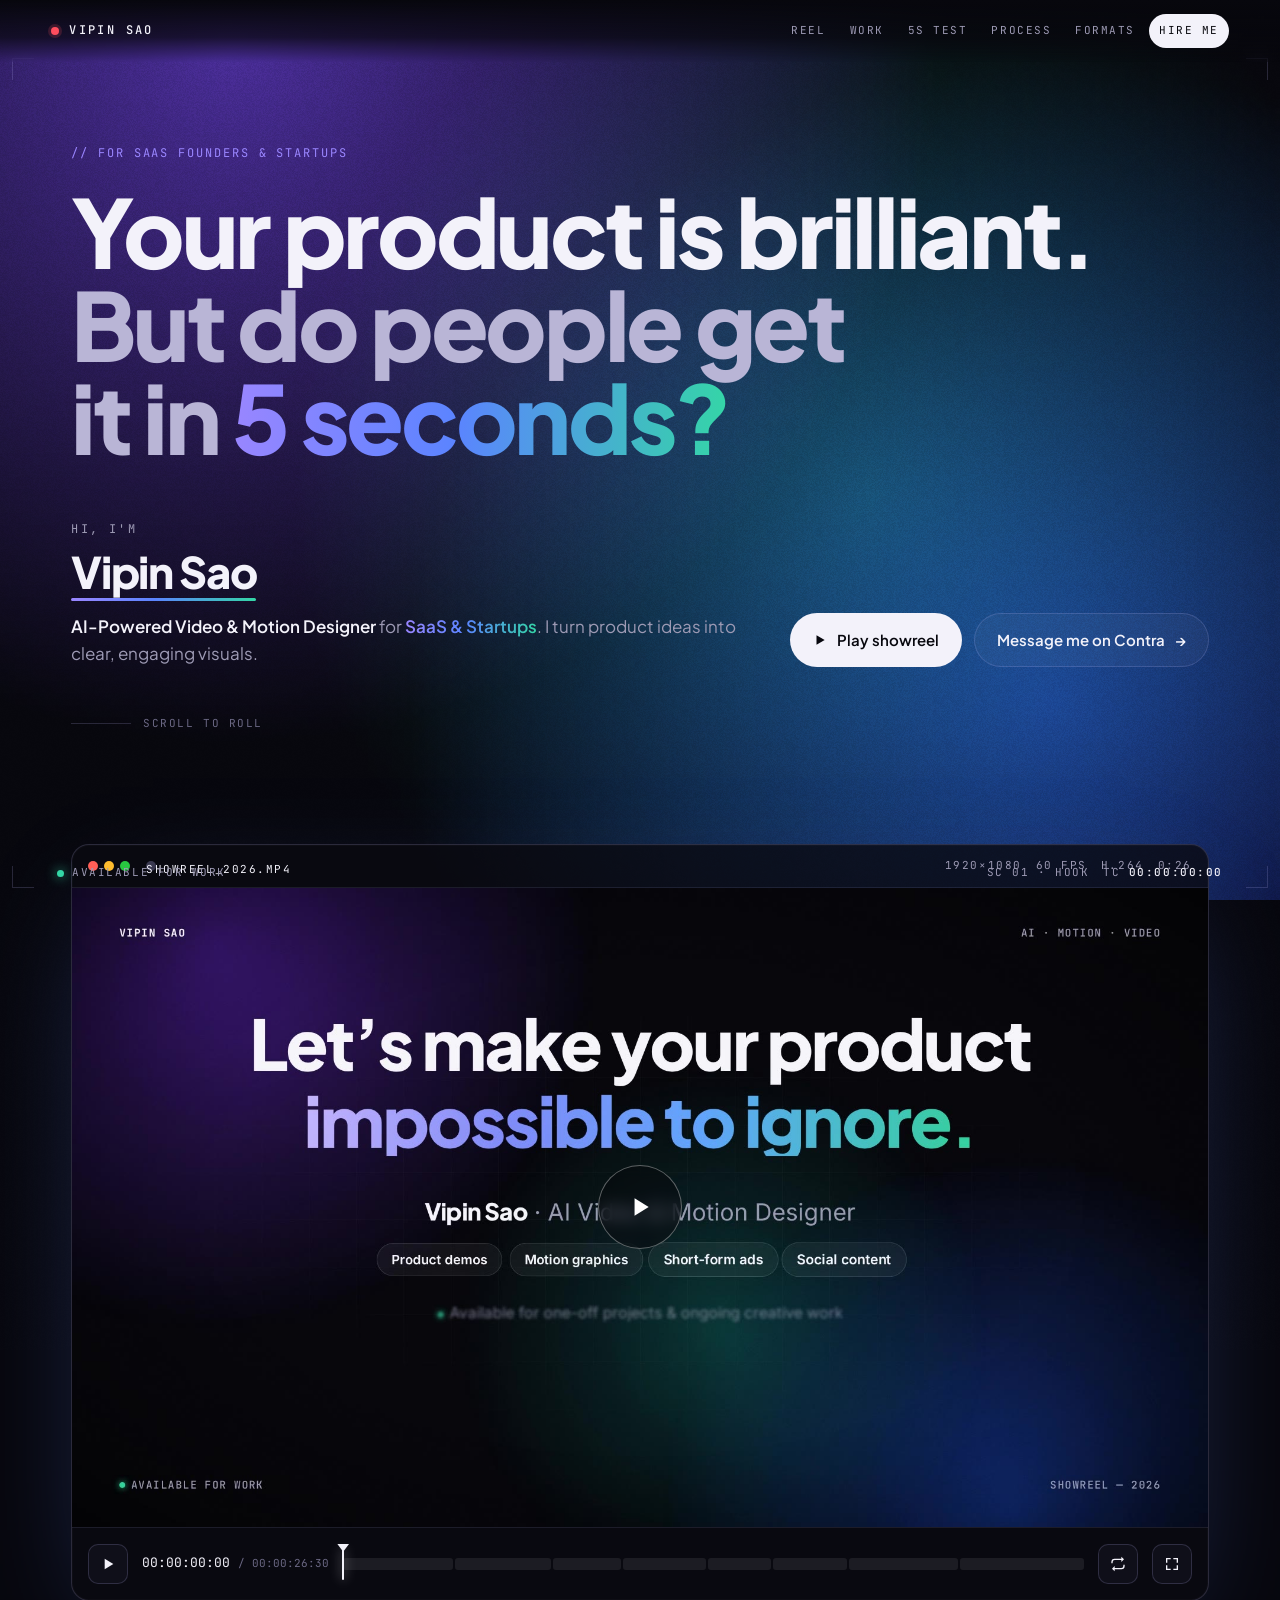
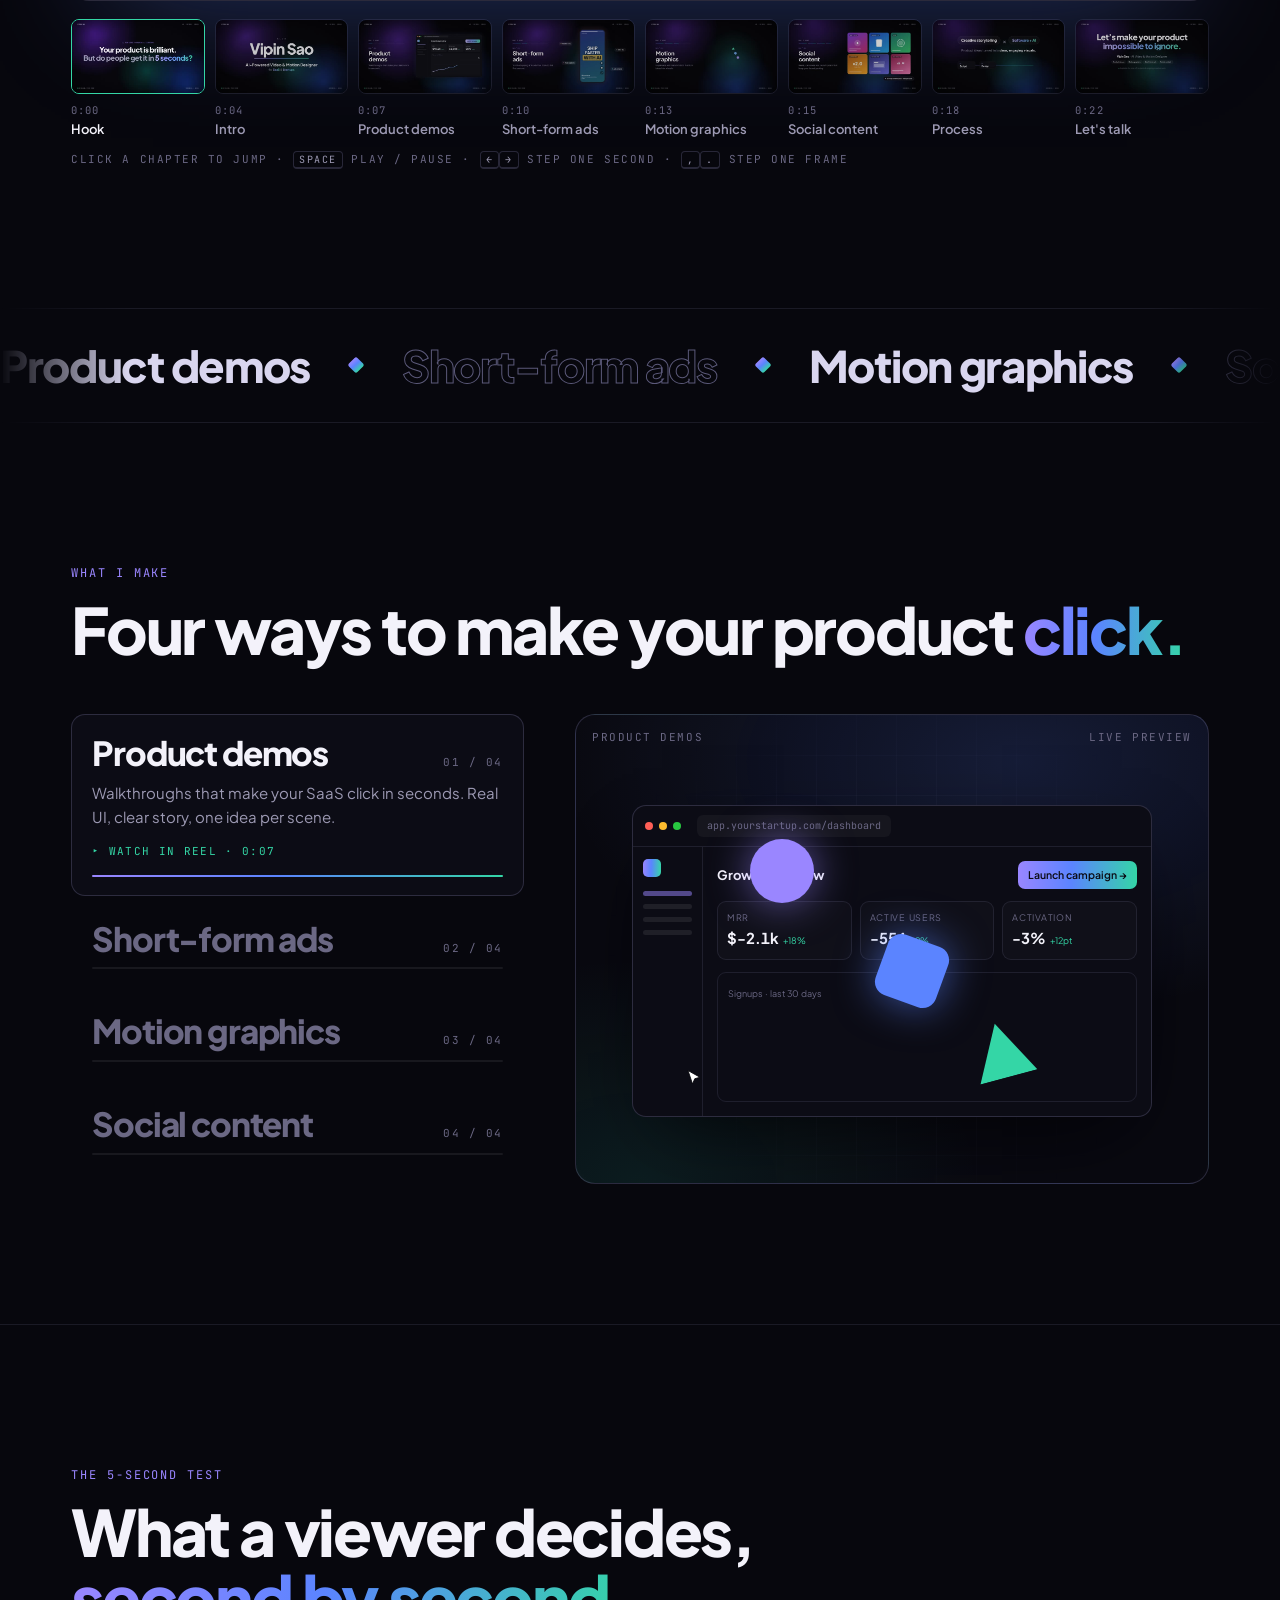
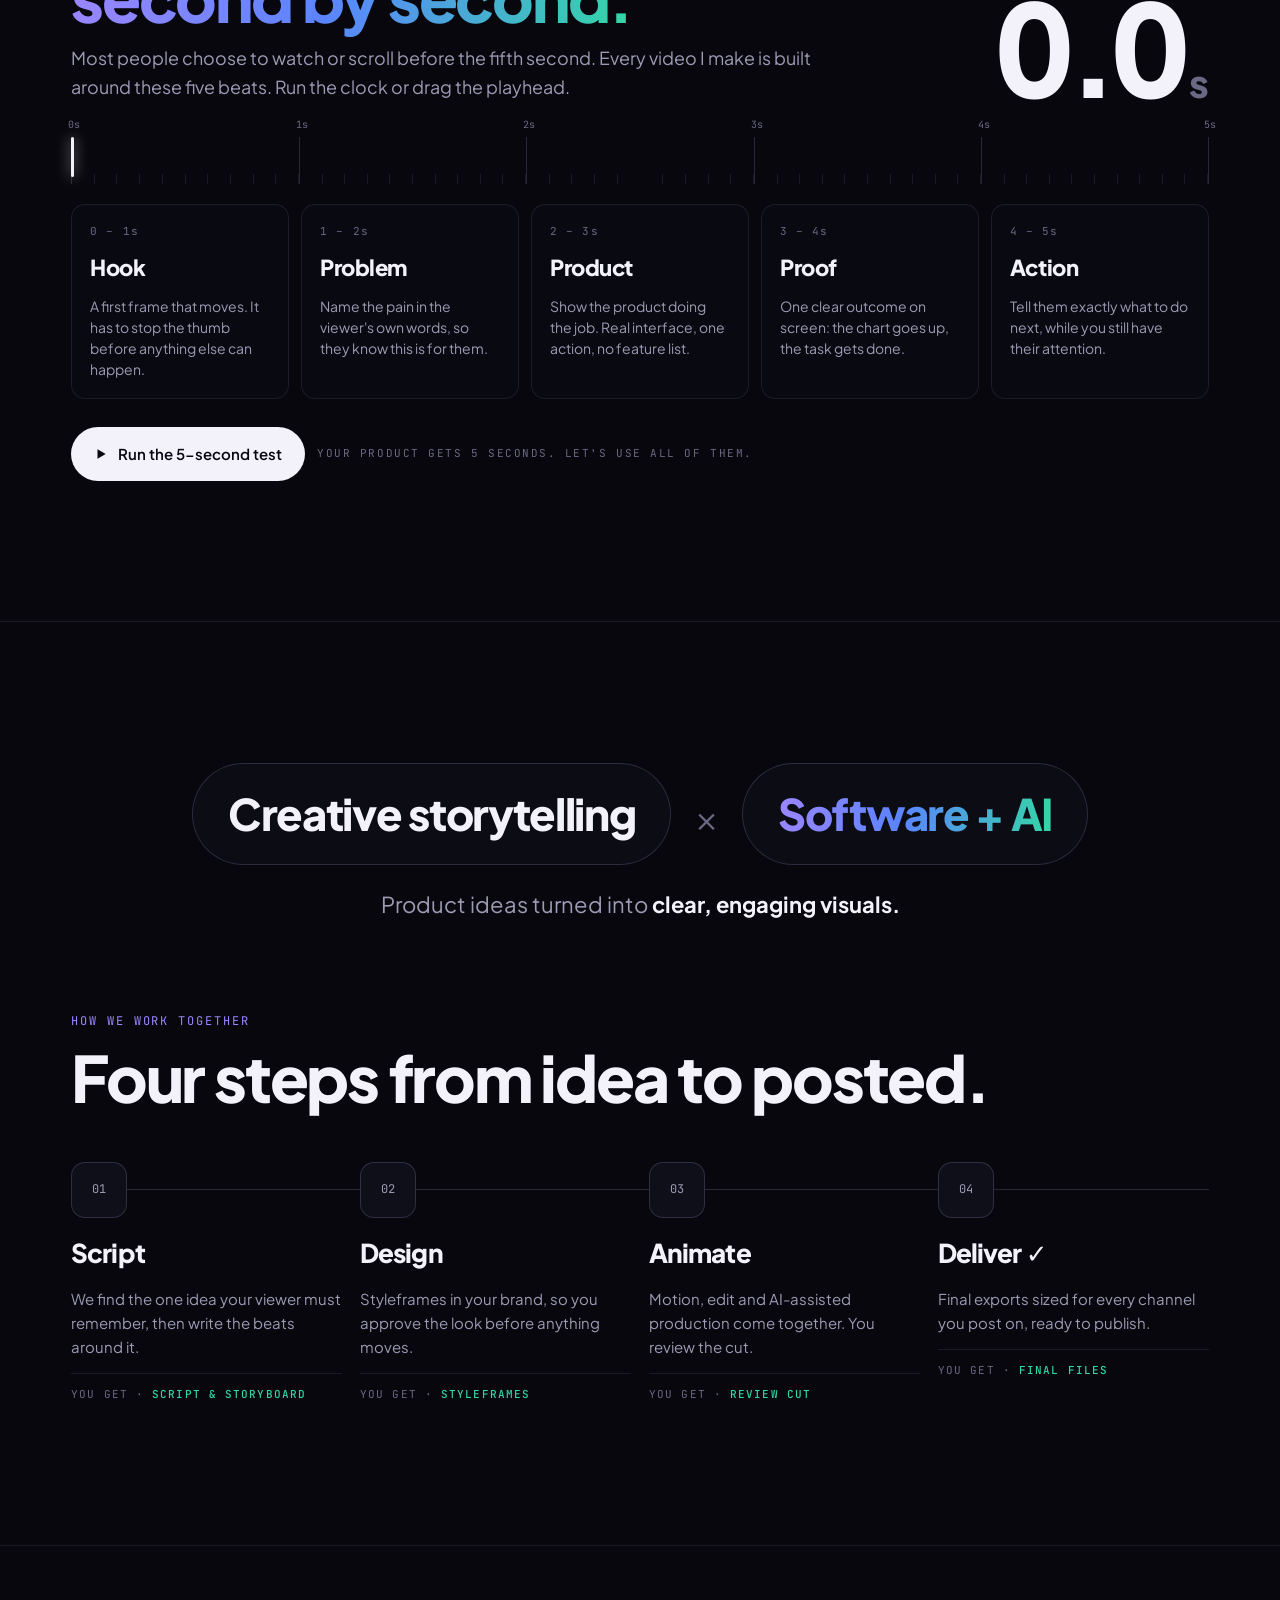
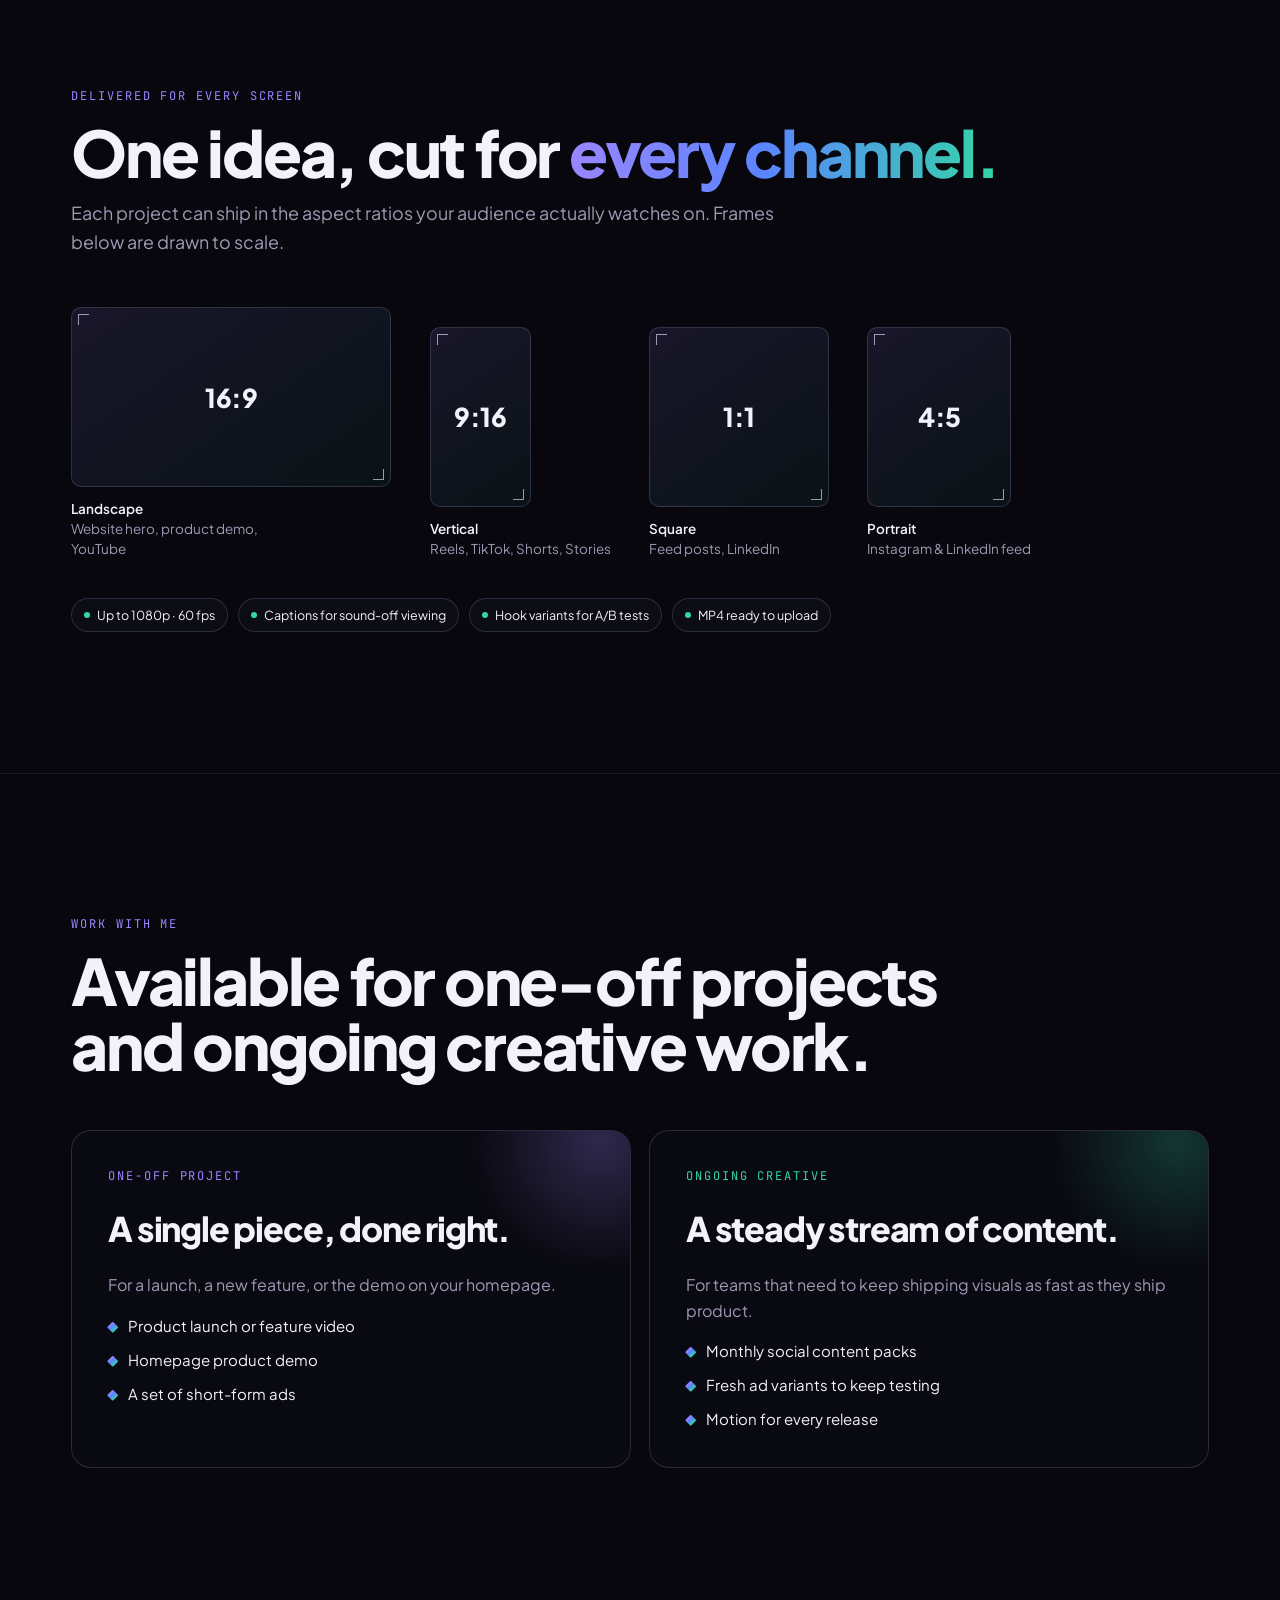
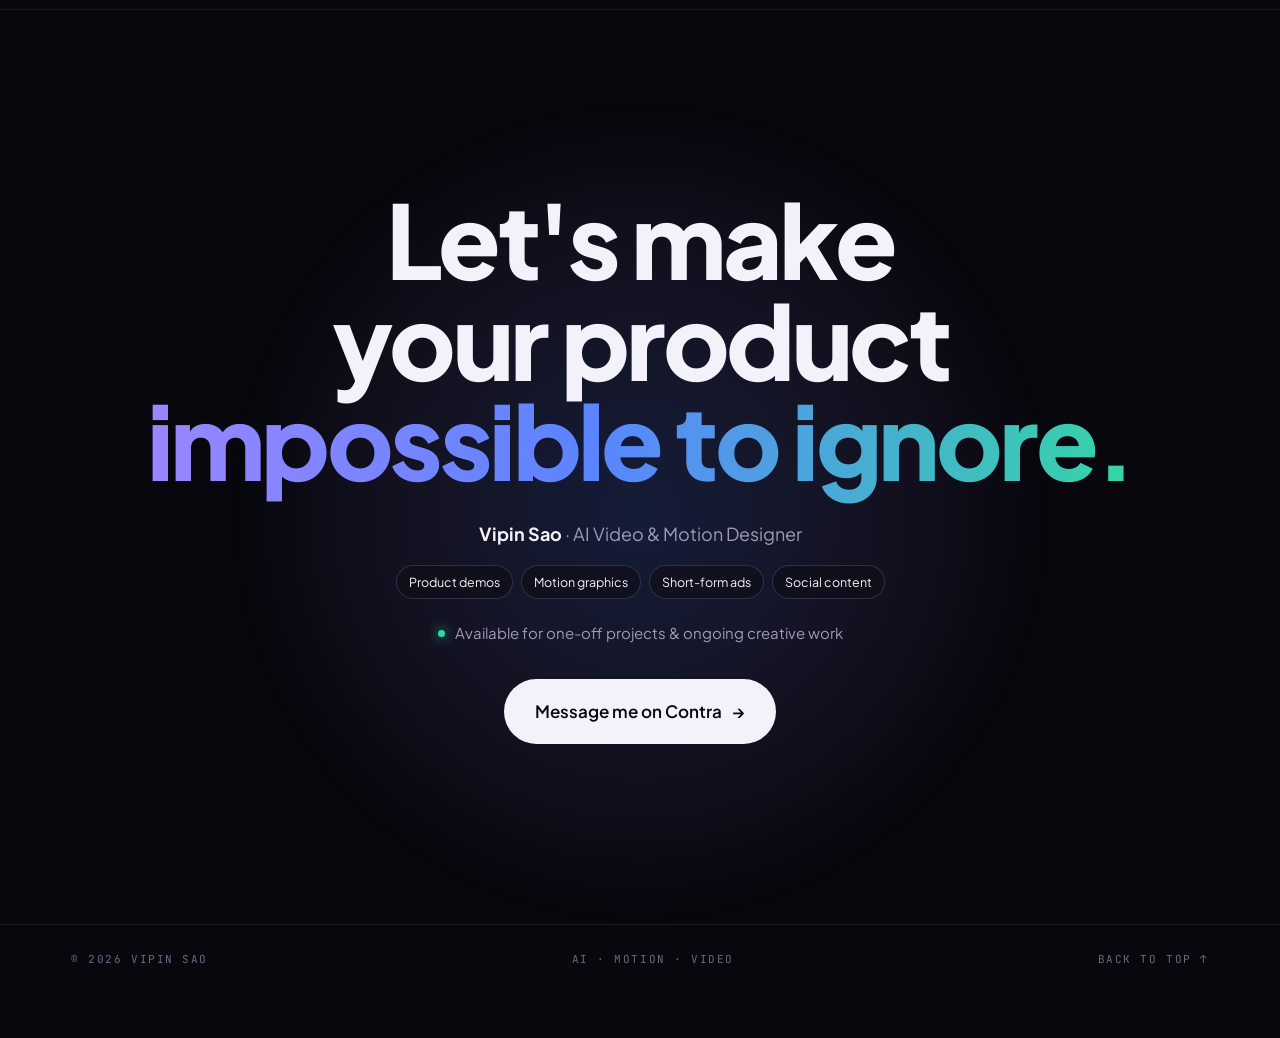
==== index.html @ 4a784906 "Add portfolio landing page with showreel Co-Authored-By: Claude Opus 5.5 <noreply@anthropic.com>" ====
<!doctype html>
<html lang="en">
<head>
<meta charset="utf-8">
<meta name="viewport" content="width=device-width, initial-scale=1, viewport-fit=cover">
<title>Vipin Sao Showreel</title>
<meta name="description" content="Vipin Sao, AI-powered video and motion designer for SaaS and startups. Product demos, short-form ads, motion graphics and social content.">
<meta property="og:title" content="Vipin Sao, AI Video & Motion Designer">
<meta property="og:description" content="Let's make your product impossible to ignore.">
<meta property="og:image" content="assets/poster.jpg">
<link rel="preconnect" href="https://fonts.googleapis.com">
<link rel="preconnect" href="https://fonts.gstatic.com" crossorigin>
<link rel="stylesheet" href="https://fonts.googleapis.com/css2?family=Plus+Jakarta+Sans:wght@400;500;600;700;800&family=JetBrains+Mono:wght@400;500&display=swap">
<style>
/* Layout: a viewfinder. Fixed frame labels + timecode wrap a single scrolling "edit":
   hook → reel monitor → what I make (stage) → 5-second test → process → formats → final card. */
:root{
  --ink:#07070d;         /* page ground, near-black with a violet bias */
  --panel:#0f0f19;       /* raised surfaces */
  --panel-2:#161624;
  --line:rgba(196,190,255,.10);
  --line-2:rgba(196,190,255,.18);
  --text:#f3f2fa;
  --muted:#9d9ab4;
  --dim:#6b6884;
  --violet:#9a86ff;
  --blue:#5b84ff;
  --teal:#34d6a6;
  --gold:#ffcc3d;
  --grad:linear-gradient(92deg,var(--violet) 0%,var(--blue) 45%,var(--teal) 100%);
  --display:"Plus Jakarta Sans",ui-sans-serif,system-ui,-apple-system,"Segoe UI",sans-serif;
  --body:"Plus Jakarta Sans",ui-sans-serif,system-ui,-apple-system,"Segoe UI",sans-serif;
  --mono:"JetBrains Mono",ui-monospace,"SFMono-Regular",Menlo,Consolas,monospace;
  --gutter:clamp(16px,4vw,56px);
  --maxw:1240px;
  --ease:cubic-bezier(.2,.8,.2,1);
  color-scheme:dark;
}
*{box-sizing:border-box}
html{scroll-behavior:smooth;-webkit-text-size-adjust:100%}
body{margin:0;background:var(--ink);color:var(--text);font:400 16px/1.6 var(--body);-webkit-font-smoothing:antialiased;overflow-x:hidden}
img,video{max-width:100%;display:block}
a{color:inherit}
button{font:inherit;color:inherit}
::selection{background:var(--violet);color:var(--ink)}
:focus-visible{outline:2px solid var(--teal);outline-offset:3px;border-radius:6px}
.skip{position:absolute;left:-999px;top:8px;background:var(--text);color:var(--ink);padding:8px 14px;border-radius:8px;z-index:100}
.skip:focus{left:16px}

/* ---------- atmosphere ---------- */
#aurora{position:fixed;inset:0;width:100%;height:100%;z-index:-2;pointer-events:none}
.grain{position:fixed;inset:-50%;z-index:-1;pointer-events:none;opacity:.07;mix-blend-mode:overlay;animation:grain 1.2s steps(6) infinite}
@keyframes grain{0%{transform:translate(0,0)}20%{transform:translate(-3%,2%)}40%{transform:translate(2%,-3%)}60%{transform:translate(-2%,-1%)}80%{transform:translate(3%,3%)}100%{transform:translate(0,0)}}

/* ---------- viewfinder frame ---------- */
.mono{font-family:var(--mono);font-size:11px;letter-spacing:.14em;text-transform:uppercase}
.topbar{position:fixed;top:0;left:0;right:0;z-index:50;padding:calc(env(safe-area-inset-top,0px) + 14px) var(--gutter) 14px;display:flex;align-items:center;justify-content:space-between;gap:16px;background:linear-gradient(var(--ink),rgba(7,7,13,.72) 60%,rgba(7,7,13,0));backdrop-filter:blur(6px);-webkit-backdrop-filter:blur(6px)}
.brand{font-family:var(--mono);font-weight:500;font-size:12px;letter-spacing:.2em;text-transform:uppercase;text-decoration:none;display:flex;align-items:center;gap:10px}
.rec{width:8px;height:8px;border-radius:50%;background:#ff4d5e;box-shadow:0 0 0 3px rgba(255,77,94,.18);animation:rec 1.6s ease-in-out infinite}
@keyframes rec{50%{opacity:.25}}
.nav{display:flex;gap:4px;flex-wrap:wrap;justify-content:flex-end}
.nav a{font-family:var(--mono);font-size:11px;letter-spacing:.14em;text-transform:uppercase;text-decoration:none;color:var(--muted);padding:8px 10px;border-radius:999px;transition:color .2s,background .2s}
.nav a:hover,.nav a.on{color:var(--text);background:rgba(255,255,255,.06)}
.nav .cta-mini{color:var(--ink);background:var(--text)}
.nav .cta-mini:hover{background:var(--teal);color:var(--ink)}
.corner{position:fixed;width:22px;height:22px;z-index:40;pointer-events:none;border-color:var(--line-2);border-style:solid;border-width:0}
.c-tl{top:calc(env(safe-area-inset-top,0px) + 58px);left:12px;border-top-width:1px;border-left-width:1px}
.c-tr{top:calc(env(safe-area-inset-top,0px) + 58px);right:12px;border-top-width:1px;border-right-width:1px}
.c-bl{bottom:calc(env(safe-area-inset-bottom,0px) + 12px);left:12px;border-bottom-width:1px;border-left-width:1px}
.c-br{bottom:calc(env(safe-area-inset-bottom,0px) + 12px);right:12px;border-bottom-width:1px;border-right-width:1px}
.hud{position:fixed;bottom:0;left:0;right:0;z-index:45;pointer-events:none;display:flex;justify-content:space-between;align-items:center;gap:12px;padding:10px calc(var(--gutter) + 6px) calc(env(safe-area-inset-bottom,0px) + 18px)}
.hud .avail{display:flex;align-items:center;gap:8px;color:var(--muted)}
.dot{width:7px;height:7px;border-radius:50%;background:var(--teal);box-shadow:0 0 12px var(--teal)}
.hud .tc{display:flex;gap:14px;color:var(--muted);font-variant-numeric:tabular-nums}
.hud .tc b{color:var(--text);font-weight:500}

/* ---------- shared ---------- */
.wrap{max-width:var(--maxw);margin:0 auto;padding-inline:var(--gutter)}
section{position:relative}
.eyebrow{font-family:var(--mono);font-size:12px;letter-spacing:.16em;text-transform:uppercase;color:var(--violet)}
.grad{background:var(--grad);-webkit-background-clip:text;background-clip:text;color:transparent}
h1,h2,h3{font-family:var(--display);margin:0;text-wrap:balance;letter-spacing:-.035em}
h2{font-size:clamp(34px,5.2vw,64px);line-height:1.02;font-weight:800}
.lede{color:var(--muted);font-size:clamp(16px,1.4vw,18px);max-width:58ch;margin:0}
.sec-head{display:grid;gap:14px;margin-bottom:clamp(28px,4vw,52px)}
.btn{position:relative;display:inline-flex;align-items:center;gap:10px;padding:14px 22px;border-radius:999px;font-weight:600;font-size:15px;text-decoration:none;border:1px solid transparent;cursor:pointer;transition:background .25s,color .25s,border-color .25s,transform .25s var(--ease);will-change:transform}
.btn-solid{background:var(--text);color:var(--ink)}
.btn-solid:hover{background:#fff}
.btn-ghost{background:rgba(255,255,255,.04);border-color:var(--line-2);color:var(--text)}
.btn-ghost:hover{border-color:var(--violet);background:rgba(154,134,255,.1)}
.btn .arr{transition:transform .25s var(--ease)}
.btn:hover .arr{transform:translateX(4px)}
.chip{display:inline-flex;align-items:center;gap:7px;padding:6px 12px;border-radius:999px;border:1px solid var(--line-2);background:rgba(15,15,25,.7);font-size:12.5px;color:var(--text);white-space:nowrap}
.chip i{width:6px;height:6px;border-radius:50%;background:var(--teal);flex:none}

/* reveal: only elements below the fold at load are hidden, so the first frame is complete */
.js .reveal.pre{opacity:0;transform:translateY(28px)}
.reveal{transition:opacity .9s var(--ease),transform .9s var(--ease)}

/* ---------- hero ---------- */
.hero{padding-block:clamp(120px,16vh,170px) clamp(40px,6vw,72px)}
.hero .eyebrow{margin-bottom:22px;display:block}
.hook{font-size:clamp(40px,7.4vw,104px);line-height:.98;font-weight:800}
.hook .l2{display:block;color:#b9b5d6}
.w{display:inline-block;animation:blurIn 1s var(--ease) both;animation-delay:calc(var(--d) * 90ms + 150ms)}
@keyframes blurIn{from{opacity:0;filter:blur(14px);transform:translateY(.18em)}to{opacity:1;filter:blur(0);transform:none}}
.five{position:relative;white-space:nowrap}
.hero-foot{margin-top:clamp(32px,5vw,56px);display:grid;grid-template-columns:minmax(0,1fr) auto;gap:28px;align-items:end}
.intro{display:grid;gap:10px;animation:blurIn 1s var(--ease) both;animation-delay:1.4s}
.intro .hi{font-family:var(--mono);font-size:12px;letter-spacing:.2em;color:var(--muted);text-transform:uppercase}
.intro .name{font-family:var(--display);font-weight:800;font-size:clamp(28px,3.4vw,44px);letter-spacing:-.03em;line-height:1.05;position:relative;width:max-content;max-width:100%}
.intro .name::after{content:"";position:absolute;left:0;right:0;bottom:-6px;height:3px;border-radius:3px;background:var(--grad);transform-origin:left;animation:draw 1.1s var(--ease) both;animation-delay:1.9s}
@keyframes draw{from{transform:scaleX(0)}to{transform:scaleX(1)}}
.intro .role{margin:8px 0 0;color:var(--muted);font-size:17px}
.intro .role strong{color:var(--text);font-weight:600}
.hero-cta{display:flex;gap:12px;flex-wrap:wrap;animation:blurIn 1s var(--ease) both;animation-delay:1.7s}
.scroll-cue{margin-top:48px;display:flex;align-items:center;gap:12px;color:var(--dim)}
.scroll-cue .bar{width:60px;height:1px;background:var(--line-2);position:relative;overflow:hidden}
.scroll-cue .bar::after{content:"";position:absolute;inset:0;background:var(--teal);transform:translateX(-100%);animation:cue 2.4s var(--ease) infinite}
@keyframes cue{60%,100%{transform:translateX(100%)}}

/* ---------- reel monitor ---------- */
.reel{padding-block:clamp(24px,4vw,40px) clamp(80px,10vw,140px)}
.monitor{border:1px solid var(--line-2);border-radius:18px;background:rgba(10,10,18,.8);overflow:hidden;box-shadow:0 40px 120px -40px rgba(91,132,255,.35),0 0 0 1px rgba(255,255,255,.02) inset}
.mon-bar{display:flex;align-items:center;justify-content:space-between;gap:12px;padding:12px 16px;border-bottom:1px solid var(--line);color:var(--muted);flex-wrap:wrap}
.mon-bar .lights{display:flex;gap:6px;align-items:center}
.mon-bar .lights span{width:10px;height:10px;border-radius:50%;background:#3a3950}
.mon-bar .lights span:first-child{background:#ff5f57}.mon-bar .lights span:nth-child(2){background:#febc2e}.mon-bar .lights span:nth-child(3){background:#28c840}
.mon-bar .file{margin-left:10px;color:var(--text)}
.meta{display:flex;gap:14px;flex-wrap:wrap}
.screen{position:relative;aspect-ratio:16/9;background:#000;cursor:pointer;max-width:100%}
.screen video{width:100%;height:100%;object-fit:cover}
.screen .bigplay{position:absolute;inset:0;margin:auto;width:84px;height:84px;border-radius:50%;border:1px solid rgba(255,255,255,.35);background:rgba(7,7,13,.45);backdrop-filter:blur(8px);-webkit-backdrop-filter:blur(8px);display:grid;place-items:center;transition:opacity .3s,transform .3s var(--ease);pointer-events:none}
.screen.playing .bigplay{opacity:0;transform:scale(.85)}
.screen .safe{position:absolute;inset:6% 5%;border:1px dashed rgba(255,255,255,.14);border-radius:4px;pointer-events:none;opacity:0;transition:opacity .3s}
.screen:hover .safe{opacity:1}
.screen .safe::before{content:"TITLE SAFE";position:absolute;top:6px;left:8px;font:500 9px/1 var(--mono);letter-spacing:.16em;color:rgba(255,255,255,.4)}
.controls{display:grid;grid-template-columns:auto auto minmax(0,1fr) auto auto;gap:14px;align-items:center;padding:14px 16px;border-top:1px solid var(--line)}
.ctl{width:40px;height:40px;border-radius:10px;border:1px solid var(--line-2);background:var(--panel);display:grid;place-items:center;cursor:pointer;transition:border-color .2s,background .2s}
.ctl:hover{border-color:var(--violet);background:var(--panel-2)}
.ctl svg{width:16px;height:16px;fill:var(--text)}
.timecode{font-family:var(--mono);font-size:13px;font-variant-numeric:tabular-nums;color:var(--text);min-width:11ch}
.timecode small{color:var(--dim);font-size:11px}
.timeline{position:relative;height:44px;cursor:pointer;touch-action:none;min-width:0}
.segs{position:absolute;left:0;right:0;top:16px;height:12px;display:flex;gap:2px}
.seg{height:100%;border-radius:3px;background:rgba(255,255,255,.08);position:relative;overflow:hidden}
.seg .fill{position:absolute;inset:0;background:var(--grad);background-size:var(--bgw,100%) 100%;transform-origin:left;transform:scaleX(0)}
.playhead{position:absolute;top:6px;bottom:6px;width:2px;background:var(--text);border-radius:2px;left:0;box-shadow:0 0 12px rgba(255,255,255,.6);pointer-events:none}
.playhead::before{content:"";position:absolute;top:-4px;left:-5px;width:12px;height:8px;background:var(--text);clip-path:polygon(0 0,100% 0,50% 100%)}
.tip{position:absolute;bottom:calc(100% + 6px);transform:translateX(-50%);background:var(--text);color:var(--ink);font:500 11px/1 var(--mono);padding:6px 8px;border-radius:6px;white-space:nowrap;pointer-events:none;opacity:0;transition:opacity .15s}
.timeline:hover .tip{opacity:1}
.chapters{display:grid;grid-template-columns:repeat(8,minmax(0,1fr));gap:10px;margin-top:18px}
.chap{display:grid;gap:8px;text-align:left;padding:0;background:none;border:0;cursor:pointer;min-width:0}
.chap .th{position:relative;border-radius:8px;overflow:hidden;border:1px solid var(--line);aspect-ratio:16/9;transition:border-color .25s,transform .35s var(--ease)}
.chap .th img{width:100%;height:100%;object-fit:cover;filter:saturate(.8) brightness(.8);transition:filter .3s}
.chap:hover .th{transform:translateY(-3px)}
.chap:hover .th img,.chap.on .th img{filter:none}
.chap.on .th{border-color:var(--teal)}
.chap .th .bar{position:absolute;left:0;bottom:0;height:2px;background:var(--teal);width:var(--p,0%)}
.chap .lbl{display:flex;flex-direction:column;gap:2px;min-width:0}
.chap .lbl span{font-family:var(--mono);font-size:10.5px;letter-spacing:.1em;color:var(--dim)}
.chap .lbl b{font-weight:600;font-size:13px;line-height:1.25;color:var(--muted)}
.chap.on .lbl b{color:var(--text)}
.kbd-hint{margin-top:14px;color:var(--dim)}
kbd{font-family:var(--mono);font-size:10px;border:1px solid var(--line-2);border-bottom-width:2px;border-radius:4px;padding:1px 5px;color:var(--muted)}

/* ---------- marquee ---------- */
.marquee{border-block:1px solid var(--line);overflow:hidden;padding-block:22px;mask-image:linear-gradient(90deg,transparent,#000 10%,#000 90%,transparent);-webkit-mask-image:linear-gradient(90deg,transparent,#000 10%,#000 90%,transparent)}
.track{display:flex;gap:40px;width:max-content;animation:marq 38s linear infinite}
.marquee:hover .track{animation-play-state:paused}
.track span{font-family:var(--display);font-weight:800;font-size:clamp(26px,3.4vw,44px);letter-spacing:-.03em;display:flex;align-items:center;gap:40px;white-space:nowrap;color:#d9d6ef}
.track span:nth-child(even){color:transparent;-webkit-text-stroke:1px rgba(196,190,255,.45)}
.track span::after{content:"";width:12px;height:12px;background:var(--grad);transform:rotate(45deg);border-radius:2px;flex:none}
@keyframes marq{to{transform:translateX(-50%)}}

/* ---------- what I make ---------- */
.make{padding-block:clamp(90px,11vw,150px)}
.make-grid{display:grid;grid-template-columns:minmax(0,5fr) minmax(0,7fr);gap:clamp(24px,4vw,60px);align-items:stretch}
.svc-list{display:grid;gap:4px;align-content:start}
.svc{display:grid;gap:10px;text-align:left;padding:20px 20px 18px;border-radius:14px;border:1px solid transparent;background:none;cursor:pointer;transition:background .3s,border-color .3s}
.svc:hover{background:rgba(255,255,255,.025)}
.svc.on{background:rgba(15,15,25,.75);border-color:var(--line-2)}
.svc .row{display:flex;justify-content:space-between;align-items:baseline;gap:12px}
.svc .n{font-family:var(--mono);font-size:11px;letter-spacing:.14em;color:var(--dim)}
.svc h3{font-size:clamp(24px,2.6vw,34px);font-weight:800;line-height:1.05;color:var(--dim);transition:color .3s}
.svc.on h3,.svc:hover h3{color:var(--text)}
.svc p{margin:0;color:var(--muted);font-size:15px;max-width:44ch;display:none}
.svc.on p{display:block}
.svc .prog{height:2px;background:rgba(255,255,255,.07);border-radius:2px;overflow:hidden}
.svc .prog i{display:block;height:100%;background:var(--grad);transform-origin:left;transform:scaleX(0)}
.svc.on .prog i{animation:prog 5s linear forwards}
.make.paused .svc.on .prog i,.make.static .svc.on .prog i{animation-play-state:paused}
.make.static .svc.on .prog i{animation:none;transform:scaleX(1)}
@keyframes prog{to{transform:scaleX(1)}}
.svc .seek{justify-self:start;display:none;align-items:center;gap:8px;font-family:var(--mono);font-size:11px;letter-spacing:.12em;text-transform:uppercase;color:var(--teal);background:none;border:0;padding:4px 0;cursor:pointer}
.svc.on .seek{display:inline-flex}
.svc .seek:hover{text-decoration:underline;text-underline-offset:4px}

.stage-wrap{position:relative;border-radius:20px;border:1px solid var(--line-2);background:radial-gradient(120% 90% at 70% 10%,rgba(91,132,255,.16),transparent 60%),radial-gradient(90% 80% at 10% 100%,rgba(52,214,166,.10),transparent 60%),rgba(10,10,18,.85);min-height:460px;overflow:hidden;display:grid}
.stage-wrap::before{content:"";position:absolute;inset:0;background-image:linear-gradient(var(--line) 1px,transparent 1px),linear-gradient(90deg,var(--line) 1px,transparent 1px);background-size:40px 40px;mask-image:radial-gradient(circle at 50% 50%,#000 20%,transparent 75%);-webkit-mask-image:radial-gradient(circle at 50% 50%,#000 20%,transparent 75%);opacity:.5}
.stage-label{position:absolute;top:14px;left:16px;right:16px;display:flex;justify-content:space-between;color:var(--dim);z-index:2}
.stage{grid-area:1/1;display:grid;place-items:center;padding:56px 24px 32px;opacity:0;visibility:hidden;transform:scale(.97);transition:opacity .5s var(--ease),transform .6s var(--ease),visibility 0s .5s;position:relative;z-index:1;min-width:0}
.stage.on{opacity:1;visibility:visible;transform:none;transition:opacity .5s var(--ease),transform .6s var(--ease),visibility 0s}

/* stage 1: product demo */
.dash{width:min(100%,520px);border-radius:14px;border:1px solid var(--line-2);background:#0c0c15;box-shadow:0 30px 80px -30px rgba(0,0,0,.8);overflow:hidden;position:relative;font-size:12px}
.dash .chrome{display:flex;align-items:center;gap:6px;padding:9px 12px;border-bottom:1px solid var(--line)}
.dash .chrome i{width:8px;height:8px;border-radius:50%;background:#3a3950}
.dash .chrome i:nth-child(1){background:#ff5f57}.dash .chrome i:nth-child(2){background:#febc2e}.dash .chrome i:nth-child(3){background:#28c840}
.dash .url{margin-left:10px;font-family:var(--mono);font-size:10px;color:var(--dim);background:rgba(255,255,255,.04);padding:3px 10px;border-radius:6px}
.dash .body{display:grid;grid-template-columns:70px minmax(0,1fr)}
.dash .side{border-right:1px solid var(--line);padding:12px 10px;display:grid;gap:8px;align-content:start}
.dash .side b{width:18px;height:18px;border-radius:5px;background:var(--grad);display:block;margin-bottom:6px}
.dash .side span{height:5px;border-radius:3px;background:rgba(255,255,255,.08)}
.dash .side span:first-of-type{background:rgba(154,134,255,.5)}
.dash .main{padding:14px;display:grid;gap:12px;min-width:0}
.dash .top{display:flex;justify-content:space-between;align-items:center;gap:8px}
.dash .top strong{font-size:13px}
.dash .launch{font-size:10.5px;font-weight:600;padding:6px 10px;border-radius:7px;background:var(--grad);color:#0b0b14;white-space:nowrap;position:relative}
.stage.on .dash .launch{animation:press 5s var(--ease) infinite}
@keyframes press{0%,46%{transform:none;box-shadow:none}50%{transform:scale(.92)}56%,100%{transform:none;box-shadow:0 0 0 4px rgba(52,214,166,.25)}}
.kpis{display:grid;grid-template-columns:repeat(3,minmax(0,1fr));gap:8px}
.kpi{border:1px solid var(--line);border-radius:9px;padding:9px;background:rgba(255,255,255,.02);min-width:0}
.kpi small{display:block;font-size:9px;color:var(--dim);text-transform:uppercase;letter-spacing:.08em}
.kpi b{font-size:15px;font-variant-numeric:tabular-nums}
.kpi em{font-style:normal;font-size:9px;color:var(--teal);margin-left:4px}
.chart{border:1px solid var(--line);border-radius:9px;padding:10px;position:relative;height:130px}
.chart small{font-size:9px;color:var(--dim)}
.chart svg{position:absolute;left:10px;right:10px;bottom:10px;width:calc(100% - 20px);height:95px;overflow:visible}
.chart .ln{fill:none;stroke:url(#lg);stroke-width:2.5;stroke-linecap:round;stroke-dasharray:420;stroke-dashoffset:420}
.chart .ar{fill:url(#ag);opacity:0}
.chart .end{fill:var(--teal);opacity:0}
.stage.on .chart .ln{animation:line 5s var(--ease) infinite}
.stage.on .chart .ar{animation:fadeA 5s var(--ease) infinite}
.stage.on .chart .end{animation:fadeE 5s var(--ease) infinite}
@keyframes line{0%{stroke-dashoffset:420}45%,100%{stroke-dashoffset:0}}
@keyframes fadeA{0%,30%{opacity:0}50%,100%{opacity:1}}
@keyframes fadeE{0%,42%{opacity:0}48%,100%{opacity:1}}
.toast{position:absolute;right:14px;bottom:14px;display:flex;align-items:center;gap:6px;font-size:10.5px;font-weight:600;padding:7px 11px;border-radius:999px;background:#12121e;border:1px solid var(--line-2);opacity:0;transform:translateY(8px)}
.toast i{width:12px;height:12px;border-radius:50%;background:var(--teal);display:grid;place-items:center;font-style:normal;font-size:8px;color:#07120e}
.stage.on .toast{animation:toast 5s var(--ease) infinite}
@keyframes toast{0%,52%{opacity:0;transform:translateY(8px)}60%,92%{opacity:1;transform:none}100%{opacity:0}}
.cursor{position:absolute;width:18px;height:18px;left:10%;top:85%;pointer-events:none;z-index:3}
.stage.on .cursor{animation:cur 5s var(--ease) infinite}
@keyframes cur{0%{left:20%;top:90%}40%,50%{left:86%;top:13%}70%,100%{left:78%;top:40%}}

/* stage 2: short-form ad */
.adscene{position:relative;width:100%;display:grid;place-items:center}
.phone{width:200px;aspect-ratio:9/16;max-width:100%;border-radius:26px;padding:7px;background:#15151f;border:1px solid var(--line-2);box-shadow:0 30px 80px -20px rgba(91,132,255,.45)}
.phone .scr{position:relative;height:100%;border-radius:20px;overflow:hidden;background:linear-gradient(170deg,#5a3df0,#3b53e8 55%,#1b8f95);display:flex;flex-direction:column;justify-content:space-between;padding:12px}
.stage.on .phone .scr{animation:hue 5s linear infinite}
@keyframes hue{0%,50%{filter:none}75%,100%{filter:hue-rotate(28deg) saturate(1.1)}}
.phone .pbar{height:2px;border-radius:2px;background:rgba(255,255,255,.3);overflow:hidden}
.phone .pbar i{display:block;height:100%;background:#fff;transform-origin:left;transform:scaleX(0)}
.stage.on .phone .pbar i{animation:prog 5s linear infinite}
.phone .sp{font:500 7px/1 var(--mono);letter-spacing:.14em;color:rgba(255,255,255,.7);margin-top:6px}
.phone .copy{position:relative;height:110px;display:grid;place-items:center;text-align:center}
.phone .copy span{grid-area:1/1;font-family:var(--display);font-weight:800;letter-spacing:-.02em;line-height:1;color:#fff;font-size:30px;opacity:0}
.phone .copy .c3 mark{display:inline-block;background:var(--gold);color:#16120a;padding:2px 5px;margin-top:3px;border-radius:3px}
.stage.on .phone .c1{animation:c1 5s var(--ease) infinite}
.stage.on .phone .c2{animation:c2 5s var(--ease) infinite}
.stage.on .phone .c3{animation:c3 5s var(--ease) infinite}
.static-all .phone .c3{opacity:1}
@keyframes c1{0%{opacity:0;transform:scale(1.4)}6%,24%{opacity:1;transform:none}30%,100%{opacity:0}}
@keyframes c2{0%,28%{opacity:0;transform:translateY(10px)}34%,52%{opacity:1;transform:none}58%,100%{opacity:0}}
@keyframes c3{0%,56%{opacity:0;transform:scale(.8)}64%,96%{opacity:1;transform:none}100%{opacity:0}}
.phone .foot{display:flex;justify-content:space-between;align-items:flex-end;gap:8px}
.phone .handle{font-size:8.5px;line-height:1.35;color:rgba(255,255,255,.85)}
.phone .handle b{display:block;font-size:9.5px}
.phone .acts{display:grid;gap:7px}
.phone .acts i{width:20px;height:20px;border-radius:50%;background:rgba(0,0,0,.25);display:grid;place-items:center}
.phone .acts svg{width:10px;height:10px;fill:#fff}
.floaty{position:absolute;animation:float 6s ease-in-out infinite}
.floaty:nth-of-type(2){animation-delay:-1.5s}.floaty:nth-of-type(3){animation-delay:-3s}.floaty:nth-of-type(4){animation-delay:-4.5s}
@keyframes float{50%{transform:translateY(-10px)}}
.f1{left:6%;top:18%}.f2{left:2%;top:58%}.f3{right:6%;top:26%}.f4{right:3%;top:66%}
.f1 i,.f3 i{background:var(--gold)}

/* stage 3: motion graphics */
.mg{position:relative;width:min(100%,380px);aspect-ratio:1;max-width:100%}
.mg .s{position:absolute;left:50%;top:50%;width:64px;height:64px;margin:-32px 0 0 -32px}
.mg .circ{border-radius:50%;background:var(--violet);box-shadow:0 0 40px rgba(154,134,255,.6)}
.mg .sq{border-radius:14px;background:var(--blue);box-shadow:0 0 40px rgba(91,132,255,.6)}
.mg .tri{background:var(--teal);clip-path:polygon(50% 6%,96% 92%,4% 92%);filter:drop-shadow(0 0 20px rgba(52,214,166,.6))}
.mg .circ{transform:translate(-110px,-90px)}.mg .sq{transform:translate(20px,10px) rotate(20deg)}.mg .tri{transform:translate(110px,90px) rotate(-15deg)}
.stage.on .mg .circ{animation:mc 5s var(--ease) infinite}
.stage.on .mg .sq{animation:ms 5s var(--ease) infinite}
.stage.on .mg .tri{animation:mt 5s var(--ease) infinite}
@keyframes mc{0%{transform:translate(-140px,-110px) scale(.4)}25%{transform:translate(-110px,-90px) scale(1)}50%,60%{transform:translate(0,0) scale(.5)}70%,100%{transform:translate(0,0) scale(0)}}
@keyframes ms{0%{transform:translate(60px,-120px) rotate(0) scale(.4)}25%{transform:translate(20px,10px) rotate(90deg) scale(1)}50%,60%{transform:translate(0,0) rotate(180deg) scale(.5)}70%,100%{transform:scale(0)}}
@keyframes mt{0%{transform:translate(150px,120px) rotate(-60deg) scale(.4)}25%{transform:translate(110px,90px) rotate(-15deg) scale(1)}50%,60%{transform:translate(0,0) rotate(0) scale(.5)}70%,100%{transform:scale(0)}}
.mg .ring{position:absolute;inset:18%;border-radius:50%;border:2px solid transparent;background:conic-gradient(from 0deg,var(--violet),var(--blue),var(--teal),var(--violet)) border-box;-webkit-mask:linear-gradient(#000 0 0) padding-box,linear-gradient(#000 0 0);-webkit-mask-composite:xor;mask:linear-gradient(#000 0 0) padding-box exclude,linear-gradient(#000 0 0);opacity:0}
.mg .dots{position:absolute;inset:8%;opacity:0}
.mg .dots i{position:absolute;left:50%;top:50%;width:5px;height:5px;margin:-2.5px;border-radius:50%;background:var(--teal);transform:rotate(calc(var(--k) * 22.5deg)) translateY(-150px)}
.mg .word{position:absolute;inset:0;display:grid;place-items:center;text-align:center;font-family:var(--display);font-weight:800;font-size:26px;letter-spacing:-.03em;line-height:1.05;opacity:0}
.stage.on .mg .ring{animation:ring 5s var(--ease) infinite}
.stage.on .mg .dots{animation:dots 5s var(--ease) infinite}
.stage.on .mg .word{animation:word 5s var(--ease) infinite}
@keyframes ring{0%,60%{opacity:0;transform:scale(.2)}72%,94%{opacity:1;transform:scale(1) rotate(90deg)}100%{opacity:0;transform:scale(1.1) rotate(120deg)}}
@keyframes dots{0%,64%{opacity:0;transform:scale(.6) rotate(0)}76%,94%{opacity:1;transform:scale(.8) rotate(45deg)}100%{opacity:0;transform:scale(.9) rotate(60deg)}}
@keyframes word{0%,70%{opacity:0;filter:blur(8px)}80%,94%{opacity:1;filter:none}100%{opacity:0}}

/* stage 4: social */
.social{display:grid;gap:12px;width:min(100%,460px);perspective:900px}
.tiles{display:grid;grid-template-columns:repeat(3,minmax(0,1fr));gap:10px}
.tile{aspect-ratio:1;border-radius:12px;padding:9px;display:flex;flex-direction:column;justify-content:space-between;color:#fff;box-shadow:0 18px 40px -18px rgba(0,0,0,.7);min-width:0}
.tile small{font:500 7.5px/1 var(--mono);letter-spacing:.12em;text-transform:uppercase;background:rgba(0,0,0,.22);padding:3px 5px;border-radius:4px;justify-self:start;align-self:flex-start}
.tile .ico{align-self:center;display:grid;place-items:center}
.tile .ico svg{width:28px;height:28px;fill:#fff}
.tile .big{align-self:center;font-family:var(--display);font-weight:800;font-size:clamp(20px,3vw,28px);letter-spacing:-.03em;line-height:1}
.tile .ln2{height:4px;border-radius:2px;background:rgba(255,255,255,.45);width:70%}
.t1{background:linear-gradient(150deg,#b04bdb,#7a3df0)}.t2{background:linear-gradient(150deg,#3a8dff,#2a5ff0)}.t3{background:linear-gradient(150deg,#2fcf7a,#18a26a)}
.t4{background:linear-gradient(150deg,#ffb23a,#f07a1a)}.t5{background:linear-gradient(150deg,#7a6cf5,#5143d8)}.t6{background:linear-gradient(150deg,#ff5fa2,#e13f7c)}
.stage.on .tile{animation:tileIn .7s var(--ease) both;animation-delay:calc(var(--k) * 90ms)}
@keyframes tileIn{from{opacity:0;transform:rotateX(35deg) translateY(30px) scale(.9)}to{opacity:1;transform:none}}
.social .chip{justify-self:end}

/* ---------- 5-second test ---------- */
.five-test{padding-block:clamp(90px,11vw,150px);border-top:1px solid var(--line)}
.ft-head{display:grid;grid-template-columns:minmax(0,1fr) auto;gap:24px;align-items:end;margin-bottom:36px}
.ft-clock{font-family:var(--display);font-weight:800;font-size:clamp(64px,10vw,140px);letter-spacing:-.05em;line-height:.85;font-variant-numeric:tabular-nums}
.ft-clock small{font-size:.3em;color:var(--dim);margin-left:6px;letter-spacing:0}
.ruler{position:relative;margin-bottom:20px}
.ruler input{width:100%;margin:0;appearance:none;-webkit-appearance:none;background:transparent;height:40px;cursor:ew-resize;position:relative;z-index:2}
.ruler input::-webkit-slider-runnable-track{height:40px;background:transparent}
.ruler input::-moz-range-track{height:40px;background:transparent}
.ruler input::-webkit-slider-thumb{-webkit-appearance:none;width:3px;height:40px;background:var(--text);border-radius:2px;box-shadow:0 0 14px rgba(255,255,255,.7)}
.ruler input::-moz-range-thumb{width:3px;height:40px;background:var(--text);border:0;border-radius:2px}
.ticks{position:absolute;inset:0;display:grid;grid-template-columns:repeat(5,1fr);pointer-events:none}
.ticks div{border-left:1px solid var(--line-2);position:relative;background:repeating-linear-gradient(90deg,transparent 0 calc(10% - 1px),var(--line) calc(10% - 1px) 10%) bottom/100% 10px no-repeat}
.ticks div:last-child{border-right:1px solid var(--line-2)}
.ticks span{position:absolute;top:-20px;left:-4px;font-family:var(--mono);font-size:10px;color:var(--dim)}
.ticks div:last-child::after{content:"5s";position:absolute;top:-20px;right:-8px;font-family:var(--mono);font-size:10px;color:var(--dim)}
.ruler .fillbar{position:absolute;left:0;top:14px;height:12px;border-radius:3px;background:var(--grad);width:0;opacity:.85;pointer-events:none}
.beats{display:grid;grid-template-columns:repeat(5,minmax(0,1fr));gap:12px}
.beat{border:1px solid var(--line);border-radius:14px;padding:18px;background:rgba(12,12,20,.6);display:grid;gap:10px;align-content:start;transition:border-color .3s,background .3s,transform .4s var(--ease);min-width:0}
.beat .t{font-family:var(--mono);font-size:11px;color:var(--dim);letter-spacing:.1em}
.beat h3{font-size:22px;font-weight:800;letter-spacing:-.02em}
.beat p{margin:0;color:var(--muted);font-size:14px;line-height:1.5}
.beat.on{border-color:var(--teal);background:rgba(52,214,166,.07);transform:translateY(-4px)}
.beat.on .t{color:var(--teal)}
.ft-actions{display:flex;gap:12px;align-items:center;flex-wrap:wrap}

/* ---------- formula + process ---------- */
.process{padding-block:clamp(90px,11vw,150px);border-top:1px solid var(--line)}
.formula{display:flex;align-items:center;justify-content:center;gap:clamp(12px,2vw,24px);flex-wrap:wrap;margin-bottom:22px}
.pill{font-family:var(--display);font-weight:800;font-size:clamp(22px,3.4vw,44px);letter-spacing:-.03em;padding:.35em .8em;border-radius:999px;border:1px solid var(--line-2);background:rgba(15,15,25,.7)}
.times{font-size:clamp(24px,3vw,40px);color:var(--dim);font-weight:300}
.formula-sub{text-align:center;color:var(--muted);font-size:clamp(17px,1.8vw,22px);margin:0 auto clamp(56px,7vw,90px);max-width:40ch}
.formula-sub strong{color:var(--text)}
.steps{display:grid;grid-template-columns:repeat(4,minmax(0,1fr));gap:18px;position:relative;counter-reset:s}
.steps::before{content:"";position:absolute;left:0;right:0;top:27px;height:1px;background:var(--line-2)}
.steps::after{content:"";position:absolute;left:0;right:0;top:27px;height:1px;background:var(--grad);transform-origin:left;transform:scaleX(var(--draw,0));transition:transform .2s linear}
.step{position:relative;display:grid;gap:14px;align-content:start;min-width:0}
.step .node{width:56px;height:56px;border-radius:14px;border:1px solid var(--line-2);background:var(--panel);display:grid;place-items:center;font-family:var(--mono);font-size:12px;color:var(--muted);position:relative;z-index:1;transition:border-color .4s,color .4s,box-shadow .4s}
.step.lit .node{border-color:var(--teal);color:var(--text);box-shadow:0 0 30px -6px rgba(52,214,166,.6)}
.step h3{font-size:26px;font-weight:800}
.step p{margin:0;color:var(--muted);font-size:15px}
.step .out{font-family:var(--mono);font-size:11px;letter-spacing:.1em;text-transform:uppercase;color:var(--dim);border-top:1px solid var(--line);padding-top:12px}
.step .out b{color:var(--teal);font-weight:500}

/* ---------- formats ---------- */
.formats{padding-block:clamp(90px,11vw,150px);border-top:1px solid var(--line)}
.frames{display:flex;align-items:flex-end;gap:clamp(16px,3vw,40px);flex-wrap:wrap}
.frame{display:grid;gap:12px;min-width:0}
.frame .box{height:clamp(110px,16vw,180px);border-radius:10px;border:1px solid var(--line-2);background:linear-gradient(145deg,rgba(154,134,255,.12),rgba(52,214,166,.06));position:relative;display:grid;place-items:center;max-width:100%;transition:border-color .3s,transform .4s var(--ease)}
.frame:hover .box{border-color:var(--violet);transform:translateY(-4px)}
.frame .box span{font-family:var(--display);font-weight:800;font-size:clamp(18px,2.2vw,26px);letter-spacing:-.02em}
.frame .box::before,.frame .box::after{content:"";position:absolute;width:10px;height:10px;border:1px solid var(--muted)}
.frame .box::before{top:6px;left:6px;border-right:0;border-bottom:0}
.frame .box::after{bottom:6px;right:6px;border-left:0;border-top:0}
.r169 .box{aspect-ratio:16/9}.r916 .box{aspect-ratio:9/16}.r11 .box{aspect-ratio:1}.r45 .box{aspect-ratio:4/5}
.frame .cap{font-size:13.5px;color:var(--muted);max-width:22ch;line-height:1.45}
.frame .cap b{display:block;color:var(--text);font-weight:600}
.specs{margin-top:40px;display:flex;gap:10px;flex-wrap:wrap}

/* ---------- engagement ---------- */
.engage{padding-block:clamp(90px,11vw,150px);border-top:1px solid var(--line)}
.eng-grid{display:grid;grid-template-columns:repeat(2,minmax(0,1fr));gap:18px}
.eng{border:1px solid var(--line-2);border-radius:20px;padding:clamp(24px,3vw,36px);background:rgba(12,12,20,.6);display:grid;gap:16px;align-content:start;position:relative;overflow:hidden;min-width:0}
.eng::after{content:"";position:absolute;width:260px;height:260px;border-radius:50%;right:-100px;top:-120px;background:radial-gradient(circle,rgba(154,134,255,.25),transparent 70%);transition:transform .6s var(--ease)}
.eng:nth-child(2)::after{background:radial-gradient(circle,rgba(52,214,166,.22),transparent 70%)}
.eng:hover::after{transform:scale(1.35)}
.eng h3{font-size:clamp(26px,2.8vw,34px);font-weight:800}
.eng p{margin:0;color:var(--muted)}
.eng ul{margin:0;padding:0;list-style:none;display:grid;gap:10px}
.eng li{display:flex;gap:12px;align-items:baseline;font-size:15px}
.eng li::before{content:"";width:8px;height:8px;transform:rotate(45deg) translateY(-1px);background:var(--grad);flex:none;border-radius:1px}

/* ---------- finale ---------- */
.finale{padding-block:clamp(110px,14vw,190px) clamp(130px,14vw,190px);text-align:center;border-top:1px solid var(--line);overflow:hidden}
.finale h2{font-size:clamp(44px,8vw,112px);line-height:.98}
.finale .who{margin:30px 0 16px;font-size:18px;color:var(--muted)}
.finale .who b{color:var(--text)}
.tags{display:flex;gap:8px;justify-content:center;flex-wrap:wrap}
.finale .avail{margin:22px 0 34px;display:flex;justify-content:center;align-items:center;gap:10px;color:var(--muted);font-size:15px}
.finale .btn{font-size:17px;padding:18px 30px}
.halo{position:absolute;left:50%;top:55%;width:min(900px,120vw);aspect-ratio:1;transform:translate(-50%,-50%);border-radius:50%;background:radial-gradient(circle,rgba(91,132,255,.18),rgba(154,134,255,.08) 40%,transparent 65%);pointer-events:none;z-index:-1}
footer{border-top:1px solid var(--line);padding-block:26px calc(env(safe-area-inset-bottom,0px) + 70px)}
footer .wrap{display:flex;justify-content:space-between;gap:16px;flex-wrap:wrap;color:var(--dim)}
footer a{text-decoration:none}
footer a:hover{color:var(--text)}

/* ---------- responsive ---------- */
@media (max-width:1020px){
  .chapters{grid-template-columns:repeat(4,minmax(0,1fr))}
  .make-grid{grid-template-columns:minmax(0,1fr)}
  .beats{grid-template-columns:repeat(2,minmax(0,1fr))}
  .beats .beat:last-child{grid-column:1/-1}
  .steps{grid-template-columns:repeat(2,minmax(0,1fr));row-gap:40px}
  .steps::before,.steps::after{display:none}
}
@media (max-width:720px){
  .nav a:not(.cta-mini){display:none}
  .corner{display:none}
  .hero-foot{grid-template-columns:minmax(0,1fr)}
  .controls{grid-template-columns:auto minmax(0,1fr) auto auto;row-gap:6px}
  .kpi em{display:none}
  .controls .timecode{grid-column:2;grid-row:1}
  .controls .timeline{grid-column:1/-1;grid-row:2}
  .controls #mute{display:none}
  .meta span:nth-child(n+3){display:none}
  .chapters{grid-template-columns:repeat(4,minmax(0,1fr));gap:8px}
  .chap .lbl b{font-size:11.5px}
  .kbd-hint{display:none}
  .stage-wrap{min-height:420px}
  .f1,.f2{left:0}.f3,.f4{right:0}
  .phone{width:170px}
  .ft-head{grid-template-columns:minmax(0,1fr)}
  .beats{grid-template-columns:minmax(0,1fr)}
  .steps{grid-template-columns:minmax(0,1fr)}
  .eng-grid{grid-template-columns:minmax(0,1fr)}
  .hud .tc .scene{display:none}
  .mg .dots i{transform:rotate(calc(var(--k) * 22.5deg)) translateY(-120px)}
}
@media (prefers-reduced-motion:reduce){
  *,*::before,*::after{animation-duration:.001ms!important;animation-iteration-count:1!important;animation-delay:0s!important;transition-duration:.001ms!important}
  html{scroll-behavior:auto}
  .grain{animation:none}
  .track{animation:none;flex-wrap:wrap;width:auto}
}
</style>
</head>
<body>
<a class="skip" href="#reel">Skip to showreel</a>
<canvas id="aurora" aria-hidden="true"></canvas>
<div class="grain" id="grain" aria-hidden="true"></div>

<header class="topbar">
  <a class="brand" href="#top" aria-label="Vipin Sao, back to top"><span class="rec" aria-hidden="true"></span>Vipin Sao</a>
  <nav class="nav" aria-label="Sections">
    <a href="#reel" data-sec="reel">Reel</a>
    <a href="#make" data-sec="make">Work</a>
    <a href="#five" data-sec="five">5s test</a>
    <a href="#process" data-sec="process">Process</a>
    <a href="#formats" data-sec="formats">Formats</a>
    <a class="cta-mini contra-link" href="https://contra.com/" target="_blank" rel="noopener">Hire me</a>
  </nav>
</header>
<span class="corner c-tl" aria-hidden="true"></span><span class="corner c-tr" aria-hidden="true"></span>
<span class="corner c-bl" aria-hidden="true"></span><span class="corner c-br" aria-hidden="true"></span>
<div class="hud mono" aria-hidden="true">
  <div class="avail"><span class="dot"></span>Available for work</div>
  <div class="tc"><span class="scene" id="hudScene">SC 01 · Hook</span><span>TC <b id="hudTc">00:00:00:00</b></span></div>
</div>

<main id="top">
  <!-- HERO -->
  <section class="hero wrap" id="hook" data-scene="Hook">
    <span class="eyebrow">// For SaaS founders &amp; startups</span>
    <h1 class="hook">
      <span class="w" style="--d:0">Your</span> <span class="w" style="--d:1">product</span> <span class="w" style="--d:2">is</span> <span class="w" style="--d:3">brilliant.</span>
      <span class="l2"><span class="w" style="--d:5">But</span> <span class="w" style="--d:6">do</span> <span class="w" style="--d:7">people</span> <span class="w" style="--d:8">get</span> <span class="w" style="--d:9">it</span> <span class="w" style="--d:10">in</span> <span class="five"><span class="w grad" style="--d:11">5&nbsp;seconds?</span></span></span>
    </h1>
    <div class="hero-foot">
      <div class="intro">
        <span class="hi">Hi, I'm</span>
        <span class="name">Vipin Sao</span>
        <p class="role"><strong>AI-Powered Video &amp; Motion Designer</strong> for <span class="grad" style="font-weight:600">SaaS &amp; Startups</span>. I turn product ideas into clear, engaging visuals.</p>
      </div>
      <div class="hero-cta">
        <button class="btn btn-solid magnetic" id="heroPlay" type="button"><svg width="14" height="14" viewBox="0 0 24 24" aria-hidden="true"><path d="M6 4l14 8-14 8z" fill="currentColor"/></svg>Play showreel</button>
        <a class="btn btn-ghost magnetic contra-link" href="https://contra.com/" target="_blank" rel="noopener">Message me on Contra <span class="arr" aria-hidden="true">→</span></a>
      </div>
    </div>
    <div class="scroll-cue mono" aria-hidden="true"><span class="bar"></span>Scroll to roll</div>
  </section>

  <!-- REEL -->
  <section class="reel wrap" id="reel" data-scene="Showreel" aria-label="Showreel">
    <div class="monitor reveal">
      <div class="mon-bar mono">
        <div class="lights"><span></span><span></span><span></span><span class="file">showreel_2026.mp4</span></div>
        <div class="meta"><span>1920×1080</span><span>60 fps</span><span>H.264</span><span id="durLbl">0:26</span></div>
      </div>
      <div class="screen" id="screen">
        <video id="vid" src="assets/showreel.mp4" poster="assets/poster.jpg" muted playsinline preload="metadata" aria-label="Vipin Sao showreel 2026, 26 seconds, no audio"></video>
        <div class="safe" aria-hidden="true"></div>
        <div class="bigplay" aria-hidden="true"><svg width="26" height="26" viewBox="0 0 24 24"><path d="M7 4l13 8-13 8z" fill="#fff"/></svg></div>
      </div>
      <div class="controls">
        <button class="ctl" id="playBtn" type="button" aria-label="Play"><svg viewBox="0 0 24 24" id="playIco"><path d="M7 4l13 8-13 8z"/></svg></button>
        <div class="timecode" id="tc" aria-live="off">00:00:00:00 <small>/ 00:00:26:30</small></div>
        <div class="timeline" id="timeline" role="slider" tabindex="0" aria-label="Showreel position" aria-valuemin="0" aria-valuemax="26" aria-valuenow="0">
          <div class="segs" id="segs"></div>
          <div class="playhead" id="playhead"></div>
          <div class="tip" id="tip">00:00 · Hook</div>
        </div>
        <button class="ctl" id="loopBtn" type="button" aria-label="Loop is on" aria-pressed="true" title="Loop"><svg viewBox="0 0 24 24"><path d="M17 1l4 4-4 4V6H7a3 3 0 00-3 3v2H2V9a5 5 0 015-5h10V1zM7 23l-4-4 4-4v3h10a3 3 0 003-3v-2h2v2a5 5 0 01-5 5H7v3z"/></svg></button>
        <button class="ctl" id="fsBtn" type="button" aria-label="Fullscreen" title="Fullscreen"><svg viewBox="0 0 24 24"><path d="M3 3h7v2H5v5H3V3zm11 0h7v7h-2V5h-5V3zM3 14h2v5h5v2H3v-7zm16 0h2v7h-7v-2h5v-5z"/></svg></button>
      </div>
    </div>
    <div class="chapters" id="chapters" aria-label="Chapters"></div>
    <p class="kbd-hint mono">Click a chapter to jump · <kbd>Space</kbd> play / pause · <kbd>←</kbd><kbd>→</kbd> step one second · <kbd>,</kbd><kbd>.</kbd> step one frame</p>
  </section>

  <div class="marquee" aria-hidden="true">
    <div class="track">
      <span>Product demos</span><span>Short-form ads</span><span>Motion graphics</span><span>Social content</span><span>Launch videos</span><span>Explainers</span>
      <span>Product demos</span><span>Short-form ads</span><span>Motion graphics</span><span>Social content</span><span>Launch videos</span><span>Explainers</span>
    </div>
  </div>

  <!-- WHAT I MAKE -->
  <section class="make wrap" id="make" data-scene="What I make">
    <div class="sec-head reveal">
      <span class="eyebrow">What I make</span>
      <h2>Four ways to make your product <span class="grad">click.</span></h2>
    </div>
    <div class="make-grid">
      <div class="svc-list" role="tablist" aria-label="Services" id="svcList">
        <div class="svc on" role="tab" tabindex="0" aria-selected="true" data-i="0">
          <div class="row"><h3>Product demos</h3><span class="n">01 / 04</span></div>
          <p>Walkthroughs that make your SaaS click in seconds. Real UI, clear story, one idea per scene.</p>
          <button class="seek" type="button" data-seek="7.5">▸ Watch in reel · 0:07</button>
          <div class="prog"><i></i></div>
        </div>
        <div class="svc" role="tab" tabindex="-1" aria-selected="false" data-i="1">
          <div class="row"><h3>Short-form ads</h3><span class="n">02 / 04</span></div>
          <p>Scroll-stopping 9:16 ads that hook in the first second. Auto captions and A/B variants built in.</p>
          <button class="seek" type="button" data-seek="10">▸ Watch in reel · 0:10</button>
          <div class="prog"><i></i></div>
        </div>
        <div class="svc" role="tab" tabindex="-1" aria-selected="false" data-i="2">
          <div class="row"><h3>Motion graphics</h3><span class="n">03 / 04</span></div>
          <p>Explainers and brand motion that turn ideas into visuals your audience remembers.</p>
          <button class="seek" type="button" data-seek="13">▸ Watch in reel · 0:13</button>
          <div class="prog"><i></i></div>
        </div>
        <div class="svc" role="tab" tabindex="-1" aria-selected="false" data-i="3">
          <div class="row"><h3>Social content</h3><span class="n">04 / 04</span></div>
          <p>Reels, carousels and launch posts that keep your brand posting, packed and ready to go.</p>
          <button class="seek" type="button" data-seek="15.3">▸ Watch in reel · 0:15</button>
          <div class="prog"><i></i></div>
        </div>
      </div>

      <div class="stage-wrap reveal" aria-live="polite">
        <div class="stage-label mono"><span id="stageName">Product demos</span><span>Live preview</span></div>

        <!-- 1 product demo -->
        <div class="stage on" data-i="0">
          <div class="dash" aria-label="Animated product demo mockup">
            <div class="chrome"><i></i><i></i><i></i><span class="url">app.yourstartup.com/dashboard</span></div>
            <div class="body">
              <div class="side"><b></b><span></span><span></span><span></span><span></span></div>
              <div class="main">
                <div class="top"><strong>Growth overview</strong><span class="launch">Launch campaign →</span></div>
                <div class="kpis">
                  <div class="kpi"><small>MRR</small><b data-count="48.2" data-pre="$" data-suf="k" data-dec="1">$48.2k</b><em>+18%</em></div>
                  <div class="kpi"><small>Active users</small><b data-count="12480" data-dec="0">12,480</b><em>+9%</em></div>
                  <div class="kpi"><small>Activation</small><b data-count="64" data-suf="%" data-dec="0">64%</b><em>+12pt</em></div>
                </div>
                <div class="chart"><small>Signups · last 30 days</small>
                  <svg viewBox="0 0 300 95" preserveAspectRatio="none" aria-hidden="true">
                    <defs>
                      <linearGradient id="lg" x1="0" x2="1"><stop offset="0" stop-color="#9a86ff"/><stop offset=".5" stop-color="#5b84ff"/><stop offset="1" stop-color="#34d6a6"/></linearGradient>
                      <linearGradient id="ag" x1="0" y1="0" x2="0" y2="1"><stop offset="0" stop-color="#5b84ff" stop-opacity=".35"/><stop offset="1" stop-color="#5b84ff" stop-opacity="0"/></linearGradient>
                    </defs>
                    <path class="ar" d="M0 85 C30 82 50 78 75 80 S120 70 150 62 S200 55 225 40 S270 20 300 8 L300 95 L0 95Z"/>
                    <path class="ln" d="M0 85 C30 82 50 78 75 80 S120 70 150 62 S200 55 225 40 S270 20 300 8"/>
                    <circle class="end" cx="300" cy="8" r="4"/>
                  </svg>
                </div>
              </div>
            </div>
            <div class="toast"><i>✓</i>Campaign launched</div>
            <svg class="cursor" viewBox="0 0 24 24" aria-hidden="true"><path d="M4 2l16 9-7 2-3 7z" fill="#fff" stroke="#07070d" stroke-width="1.2"/></svg>
          </div>
        </div>

        <!-- 2 short-form ad -->
        <div class="stage" data-i="1">
          <div class="adscene">
            <span class="chip floaty f1"><i></i>Hook in &lt; 1s</span>
            <span class="chip floaty f2"><i></i>Auto captions</span>
            <span class="chip floaty f3"><i></i>9:16 · 15s</span>
            <span class="chip floaty f4"><i></i>A/B variants</span>
            <div class="phone" aria-label="Animated vertical ad mockup">
              <div class="scr">
                <div><div class="pbar"><i></i></div><div class="sp">SPONSORED</div></div>
                <div class="copy">
                  <span class="c1">STOP</span>
                  <span class="c2" style="font-size:24px">STOP<br>SCROLLING.</span>
                  <span class="c3" style="font-size:25px">SHIP<br>FASTER<br><mark>WITH AI</mark></span>
                </div>
                <div class="foot">
                  <div class="handle"><b>@yourstartup</b>Launch in minutes, not months. #SaaS</div>
                  <div class="acts">
                    <i><svg viewBox="0 0 24 24"><path d="M12 21l-1.5-1.3C5 15 2 12.3 2 8.5 2 5.4 4.4 3 7.5 3c1.7 0 3.4.8 4.5 2.1C13.1 3.8 14.8 3 16.5 3 19.6 3 22 5.4 22 8.5c0 3.8-3 6.5-8.5 11.2z"/></svg></i>
                    <i><svg viewBox="0 0 24 24"><path d="M4 4h16v12H7l-3 3z"/></svg></i>
                    <i><svg viewBox="0 0 24 24"><path d="M14 4l7 7-7 7v-4c-5 0-8 1.5-11 5 1-5 4-10 11-11z"/></svg></i>
                  </div>
                </div>
              </div>
            </div>
          </div>
        </div>

        <!-- 3 motion graphics -->
        <div class="stage" data-i="2">
          <div class="mg" aria-label="Animated motion graphics sample">
            <div class="s circ"></div><div class="s sq"></div><div class="s tri"></div>
            <div class="ring"></div>
            <div class="dots" id="dots"></div>
            <div class="word"><span>Motion that<br><span class="grad">explains.</span></span></div>
          </div>
        </div>

        <!-- 4 social -->
        <div class="stage" data-i="3">
          <div class="social" aria-label="Social content pack mockup">
            <div class="tiles">
              <div class="tile t1" style="--k:0"><small>Reel · 9:16</small><span class="ico"><svg viewBox="0 0 24 24"><path d="M8 5l12 7-12 7z"/></svg></span><span class="ln2"></span></div>
              <div class="tile t2" style="--k:1"><small>Carousel 1/5</small><span class="ico"><svg viewBox="0 0 24 24"><rect x="6" y="3" width="12" height="18" rx="2"/></svg></span><span class="ln2"></span></div>
              <div class="tile t3" style="--k:2"><small>Story</small><span class="ico"><svg viewBox="0 0 24 24" fill="none"><circle cx="12" cy="12" r="8" stroke="#fff" stroke-width="2.5" stroke-dasharray="4 3" fill="none"/></svg></span><span class="ln2"></span></div>
              <div class="tile t4" style="--k:3"><small>Launch post</small><span class="big">v2.0</span><span class="ln2"></span></div>
              <div class="tile t5" style="--k:4"><small>Feature drop</small><span class="ico"><svg viewBox="0 0 24 24"><rect x="3" y="6" width="18" height="12" rx="3" opacity=".9"/></svg></span><span class="ln2"></span></div>
              <div class="tile t6" style="--k:5"><small>UGC-style ad</small><span class="big">“ ”</span><span class="ln2"></span></div>
            </div>
            <span class="chip"><i></i>30-day content pack · ready to post</span>
          </div>
        </div>
      </div>
    </div>
  </section>

  <!-- 5 SECOND TEST -->
  <section class="five-test" id="five" data-scene="5-second test">
    <div class="wrap">
      <div class="ft-head">
        <div class="sec-head reveal" style="margin:0">
          <span class="eyebrow">The 5-second test</span>
          <h2>What a viewer decides, <span class="grad">second by second.</span></h2>
          <p class="lede">Most people choose to watch or scroll before the fifth second. Every video I make is built around these five beats. Run the clock or drag the playhead.</p>
        </div>
        <div class="ft-clock" id="ftClock" aria-live="off">0.0<small>s</small></div>
      </div>
      <div class="ruler">
        <div class="ticks" aria-hidden="true"><div><span>0s</span></div><div><span>1s</span></div><div><span>2s</span></div><div><span>3s</span></div><div><span>4s</span></div></div>
        <div class="fillbar" id="ftFill"></div>
        <input type="range" id="ftRange" min="0" max="5000" step="10" value="0" aria-label="Seconds into the video">
      </div>
      <div class="beats" id="beats">
        <div class="beat"><span class="t">0 – 1s</span><h3>Hook</h3><p>A first frame that moves. It has to stop the thumb before anything else can happen.</p></div>
        <div class="beat"><span class="t">1 – 2s</span><h3>Problem</h3><p>Name the pain in the viewer's own words, so they know this is for them.</p></div>
        <div class="beat"><span class="t">2 – 3s</span><h3>Product</h3><p>Show the product doing the job. Real interface, one action, no feature list.</p></div>
        <div class="beat"><span class="t">3 – 4s</span><h3>Proof</h3><p>One clear outcome on screen: the chart goes up, the task gets done.</p></div>
        <div class="beat"><span class="t">4 – 5s</span><h3>Action</h3><p>Tell them exactly what to do next, while you still have their attention.</p></div>
      </div>
      <div class="ft-actions" style="margin-top:28px">
        <button class="btn btn-solid magnetic" id="ftRun" type="button"><svg width="14" height="14" viewBox="0 0 24 24" aria-hidden="true"><path d="M6 4l14 8-14 8z" fill="currentColor"/></svg><span>Run the 5-second test</span></button>
        <span class="mono" style="color:var(--dim)">Your product gets 5 seconds. Let's use all of them.</span>
      </div>
    </div>
  </section>

  <!-- PROCESS -->
  <section class="process" id="process" data-scene="Process">
    <div class="wrap">
      <div class="formula reveal">
        <span class="pill">Creative storytelling</span><span class="times" aria-hidden="true">×</span><span class="pill"><span class="grad">Software + AI</span></span>
      </div>
      <p class="formula-sub reveal">Product ideas turned into <strong>clear, engaging visuals.</strong></p>
      <div class="sec-head reveal">
        <span class="eyebrow">How we work together</span>
        <h2>Four steps from idea to posted.</h2>
      </div>
      <div class="steps" id="steps">
        <div class="step"><div class="node">01</div><h3>Script</h3><p>We find the one idea your viewer must remember, then write the beats around it.</p><div class="out">You get · <b>script &amp; storyboard</b></div></div>
        <div class="step"><div class="node">02</div><h3>Design</h3><p>Styleframes in your brand, so you approve the look before anything moves.</p><div class="out">You get · <b>styleframes</b></div></div>
        <div class="step"><div class="node">03</div><h3>Animate</h3><p>Motion, edit and AI-assisted production come together. You review the cut.</p><div class="out">You get · <b>review cut</b></div></div>
        <div class="step"><div class="node">04</div><h3>Deliver ✓</h3><p>Final exports sized for every channel you post on, ready to publish.</p><div class="out">You get · <b>final files</b></div></div>
      </div>
    </div>
  </section>

  <!-- FORMATS -->
  <section class="formats" id="formats" data-scene="Formats">
    <div class="wrap">
      <div class="sec-head reveal">
        <span class="eyebrow">Delivered for every screen</span>
        <h2>One idea, cut for <span class="grad">every channel.</span></h2>
        <p class="lede">Each project can ship in the aspect ratios your audience actually watches on. Frames below are drawn to scale.</p>
      </div>
      <div class="frames reveal">
        <div class="frame r169"><div class="box"><span>16:9</span></div><div class="cap"><b>Landscape</b>Website hero, product demo, YouTube</div></div>
        <div class="frame r916"><div class="box"><span>9:16</span></div><div class="cap"><b>Vertical</b>Reels, TikTok, Shorts, Stories</div></div>
        <div class="frame r11"><div class="box"><span>1:1</span></div><div class="cap"><b>Square</b>Feed posts, LinkedIn</div></div>
        <div class="frame r45"><div class="box"><span>4:5</span></div><div class="cap"><b>Portrait</b>Instagram &amp; LinkedIn feed</div></div>
      </div>
      <div class="specs">
        <span class="chip"><i></i>Up to 1080p · 60 fps</span>
        <span class="chip"><i></i>Captions for sound-off viewing</span>
        <span class="chip"><i></i>Hook variants for A/B tests</span>
        <span class="chip"><i></i>MP4 ready to upload</span>
      </div>
    </div>
  </section>

  <!-- ENGAGEMENT -->
  <section class="engage" id="engage" data-scene="Work with me">
    <div class="wrap">
      <div class="sec-head reveal">
        <span class="eyebrow">Work with me</span>
        <h2>Available for one-off projects and ongoing creative work.</h2>
      </div>
      <div class="eng-grid">
        <div class="eng reveal">
          <span class="eyebrow">One-off project</span>
          <h3>A single piece, done right.</h3>
          <p>For a launch, a new feature, or the demo on your homepage.</p>
          <ul><li>Product launch or feature video</li><li>Homepage product demo</li><li>A set of short-form ads</li></ul>
        </div>
        <div class="eng reveal">
          <span class="eyebrow" style="color:var(--teal)">Ongoing creative</span>
          <h3>A steady stream of content.</h3>
          <p>For teams that need to keep shipping visuals as fast as they ship product.</p>
          <ul><li>Monthly social content packs</li><li>Fresh ad variants to keep testing</li><li>Motion for every release</li></ul>
        </div>
      </div>
    </div>
  </section>

  <!-- FINALE -->
  <section class="finale" id="contact" data-scene="Let's talk">
    <div class="halo" aria-hidden="true"></div>
    <div class="wrap">
      <h2 class="reveal">Let's make your product<br><span class="grad">impossible to ignore.</span></h2>
      <p class="who"><b>Vipin Sao</b> · AI Video &amp; Motion Designer</p>
      <div class="tags"><span class="chip">Product demos</span><span class="chip">Motion graphics</span><span class="chip">Short-form ads</span><span class="chip">Social content</span></div>
      <p class="avail"><span class="dot"></span>Available for one-off projects &amp; ongoing creative work</p>
      <a class="btn btn-solid magnetic contra-link" href="https://contra.com/" target="_blank" rel="noopener">Message me on Contra <span class="arr" aria-hidden="true">→</span></a>
    </div>
  </section>
</main>

<footer>
  <div class="wrap mono"><span>© 2026 Vipin Sao</span><span>AI · Motion · Video</span><a href="#top">Back to top ↑</a></div>
</footer>

<script>
/* ===== Edit your details here ===== */
const CONTRA_URL = "https://contra.com/";   // ← replace with your Contra profile link
/* ================================= */

document.documentElement.classList.add('js');
document.querySelectorAll('.contra-link').forEach(a => a.href = CONTRA_URL);
const reduce = matchMedia('(prefers-reduced-motion: reduce)').matches;
const $ = (s, r = document) => r.querySelector(s);
const $$ = (s, r = document) => [...r.querySelectorAll(s)];

/* ---------- aurora background (low-res canvas = free blur) ---------- */
(() => {
  const c = $('#aurora'), g = c.getContext('2d');
  let w, h, mx = .5, my = .3, t = Math.random() * 100;
  const orbs = [
    {x:.18,y:.12,r:.55,c:[122,70,255],a:.55,s:.00011},
    {x:.62,y:.62,r:.45,c:[20,170,130],a:.32,s:.00016},
    {x:.88,y:.85,r:.5, c:[40,80,255], a:.45,s:.00013}
  ];
  const size = () => { w = c.width = Math.ceil(innerWidth / 6); h = c.height = Math.ceil(innerHeight / 6); };
  size(); addEventListener('resize', size);
  addEventListener('pointermove', e => { mx = e.clientX / innerWidth; my = e.clientY / innerHeight; });
  const draw = () => {
    g.fillStyle = '#07070d'; g.fillRect(0, 0, w, h);
    g.globalCompositeOperation = 'lighter';
    const sy = scrollY / Math.max(1, document.body.scrollHeight - innerHeight);
    orbs.forEach((o, i) => {
      const ox = (o.x + Math.sin(t * o.s * 1000 + i * 2) * .08 + (mx - .5) * .06 * (i + 1)) * w;
      const oy = ((o.y + Math.cos(t * o.s * 900 + i) * .07 + (my - .5) * .05) - sy * .15 * (i - 1)) * h;
      const r = o.r * Math.max(w, h);
      const grd = g.createRadialGradient(ox, oy, 0, ox, oy, r);
      grd.addColorStop(0, `rgba(${o.c},${o.a})`); grd.addColorStop(1, `rgba(${o.c},0)`);
      g.fillStyle = grd; g.fillRect(0, 0, w, h);
    });
    g.globalCompositeOperation = 'source-over';
  };
  const loop = () => { t += 16; draw(); if (!reduce) requestAnimationFrame(loop); };
  loop();
})();

/* ---------- film grain ---------- */
(() => {
  const n = document.createElement('canvas'); n.width = n.height = 160;
  const x = n.getContext('2d'), d = x.createImageData(160, 160);
  for (let i = 0; i < d.data.length; i += 4) { const v = Math.random() * 255; d.data[i] = d.data[i+1] = d.data[i+2] = v; d.data[i+3] = 255; }
  x.putImageData(d, 0, 0);
  $('#grain').style.backgroundImage = `url(${n.toDataURL()})`;
})();

/* ---------- reveal (only below-the-fold items start hidden) ---------- */
(() => {
  const els = $$('.reveal');
  if (reduce || !('IntersectionObserver' in window)) return;
  els.forEach(el => { if (el.getBoundingClientRect().top > innerHeight) el.classList.add('pre'); });
  const io = new IntersectionObserver(es => es.forEach(e => { if (e.isIntersecting) { e.target.classList.remove('pre'); io.unobserve(e.target); } }), {rootMargin:'0px 0px -8% 0px'});
  els.forEach(el => io.observe(el));
})();

/* ---------- magnetic buttons ---------- */
if (!reduce && matchMedia('(pointer:fine)').matches) {
  $$('.magnetic').forEach(b => {
    b.addEventListener('pointermove', e => { const r = b.getBoundingClientRect(); b.style.transform = `translate(${(e.clientX - r.left - r.width/2) * .18}px,${(e.clientY - r.top - r.height/2) * .3}px)`; });
    b.addEventListener('pointerleave', () => b.style.transform = '');
  });
}

/* ---------- showreel player ---------- */
const FPS = 60;
const CHAPTERS = [
  {t:0,    name:'Hook'},
  {t:4,    name:'Intro'},
  {t:7.5,  name:'Product demos'},
  {t:10,   name:'Short-form ads'},
  {t:13,   name:'Motion graphics'},
  {t:15.3, name:'Social content'},
  {t:18,   name:'Process'},
  {t:22,   name:"Let's talk"}
];
const vid = $('#vid'), screen = $('#screen'), tl = $('#timeline'), ph = $('#playhead'), tip = $('#tip');
let dur = 26.5, userPaused = false;
const tcFmt = s => { s = Math.max(0, s); const f = Math.floor((s % 1) * FPS), S = Math.floor(s) % 60, M = Math.floor(s / 60); return `00:${String(M).padStart(2,'0')}:${String(S).padStart(2,'0')}:${String(f).padStart(2,'0')}`; };
const mmss = s => `${Math.floor(s/60)}:${String(Math.floor(s%60)).padStart(2,'0')}`;
const chapAt = s => { let i = 0; CHAPTERS.forEach((c, k) => { if (s >= c.t) i = k; }); return i; };

function buildChapters() {
  const segs = $('#segs'), wrap = $('#chapters');
  segs.innerHTML = ''; wrap.innerHTML = '';
  CHAPTERS.forEach((c, i) => {
    const end = CHAPTERS[i+1]?.t ?? dur, len = end - c.t;
    const s = document.createElement('div'); s.className = 'seg'; s.style.flex = len;
    s.innerHTML = '<div class="fill"></div>'; segs.appendChild(s);
    const b = document.createElement('button'); b.type = 'button'; b.className = 'chap';
    b.innerHTML = `<div class="th"><img src="assets/ch${i+1}.jpg" alt="" loading="lazy"><div class="bar"></div></div><div class="lbl"><span>${mmss(c.t)}</span><b>${c.name}</b></div>`;
    b.addEventListener('click', () => seek(c.t, true));
    wrap.appendChild(b);
  });
}
function seek(s, play) { vid.currentTime = Math.min(Math.max(0, s), dur - .01); render(); if (play) { userPaused = false; vid.play().catch(()=>{}); } }
function render() {
  const s = vid.currentTime, p = s / dur;
  ph.style.left = `calc(${p * 100}% - 1px)`;
  $('#tc').innerHTML = `${tcFmt(s)} <small>/ ${tcFmt(dur)}</small>`;
  tl.setAttribute('aria-valuenow', s.toFixed(1)); tl.setAttribute('aria-valuetext', `${mmss(s)}, ${CHAPTERS[chapAt(s)].name}`);
  const ci = chapAt(s);
  $$('.seg .fill').forEach((f, i) => {
    const a = CHAPTERS[i].t, b = CHAPTERS[i+1]?.t ?? dur;
    f.style.transform = `scaleX(${Math.min(1, Math.max(0, (s - a) / (b - a)))})`;
  });
  $$('.chap').forEach((c, i) => {
    c.classList.toggle('on', i === ci);
    const a = CHAPTERS[i].t, b = CHAPTERS[i+1]?.t ?? dur;
    c.querySelector('.bar').style.setProperty('--p', `${Math.min(100, Math.max(0, (s - a) / (b - a) * 100))}%`);
  });
}
function setPlayingUI() {
  const on = !vid.paused;
  screen.classList.toggle('playing', on);
  $('#playBtn').setAttribute('aria-label', on ? 'Pause' : 'Play');
  $('#playIco').innerHTML = on ? '<path d="M6 4h4v16H6zM14 4h4v16h-4z"/>' : '<path d="M7 4l13 8-13 8z"/>';
}
function toggle() { if (vid.paused) { userPaused = false; vid.play().catch(()=>{}); } else { userPaused = true; vid.pause(); } }
vid.addEventListener('loadedmetadata', () => { if (isFinite(vid.duration)) dur = vid.duration; $('#durLbl').textContent = mmss(dur); tl.setAttribute('aria-valuemax', dur.toFixed(1)); buildChapters(); render(); });
vid.loop = true;
vid.addEventListener('play', () => { setPlayingUI(); const tick = () => { render(); if (!vid.paused) requestAnimationFrame(tick); }; tick(); });
vid.addEventListener('pause', () => { setPlayingUI(); render(); });
vid.addEventListener('seeked', render);
screen.addEventListener('click', toggle);
$('#playBtn').addEventListener('click', toggle);
$('#loopBtn').addEventListener('click', e => { vid.loop = !vid.loop; e.currentTarget.setAttribute('aria-pressed', vid.loop); e.currentTarget.setAttribute('aria-label', vid.loop ? 'Loop is on' : 'Loop is off'); e.currentTarget.style.opacity = vid.loop ? 1 : .45; });
$('#fsBtn').addEventListener('click', () => { const m = $('.monitor'); (document.fullscreenElement ? document.exitFullscreen() : (m.requestFullscreen?.() || vid.webkitEnterFullscreen?.()))?.catch?.(()=>{}); });
// scrubbing
const posToTime = x => { const r = tl.getBoundingClientRect(); return Math.min(1, Math.max(0, (x - r.left) / r.width)) * dur; };
let drag = false, wasPlaying = false;
tl.addEventListener('pointerdown', e => { drag = true; wasPlaying = !vid.paused; vid.pause(); tl.setPointerCapture(e.pointerId); seek(posToTime(e.clientX)); });
tl.addEventListener('pointermove', e => {
  const s = posToTime(e.clientX), r = tl.getBoundingClientRect();
  tip.style.left = `${(s / dur) * r.width}px`; tip.textContent = `${mmss(s)} · ${CHAPTERS[chapAt(s)].name}`;
  if (drag) seek(s);
});
tl.addEventListener('pointerup', () => { drag = false; if (wasPlaying) vid.play().catch(()=>{}); });
tl.addEventListener('keydown', e => {
  if (e.key === 'ArrowRight') { seek(vid.currentTime + 1); e.preventDefault(); }
  if (e.key === 'ArrowLeft') { seek(vid.currentTime - 1); e.preventDefault(); }
});
// global keys while reel is on screen
let reelVisible = false;
addEventListener('keydown', e => {
  if (!reelVisible || e.target.closest('input,textarea,[role=tab],button,a')) return;
  if (e.code === 'Space') { toggle(); e.preventDefault(); }
  else if (e.key === 'ArrowRight' && e.target !== tl) seek(vid.currentTime + 1);
  else if (e.key === 'ArrowLeft' && e.target !== tl) seek(vid.currentTime - 1);
  else if (e.key === '.') { vid.pause(); seek(vid.currentTime + 1/FPS); }
  else if (e.key === ',') { vid.pause(); seek(vid.currentTime - 1/FPS); }
});
// autoplay (muted) when on screen
new IntersectionObserver(es => es.forEach(e => {
  reelVisible = e.isIntersecting;
  if (e.intersectionRatio > .5 && !userPaused && !reduce) vid.play().catch(()=>{});
  if (!e.isIntersecting && !vid.paused) vid.pause();
}), {threshold:[0,.5]}).observe(screen);
buildChapters(); render();
function playFromReel(t) { $('#reel').scrollIntoView({behavior: reduce ? 'auto' : 'smooth', block:'start'}); setTimeout(() => seek(t, true), reduce ? 0 : 450); }
$('#heroPlay').addEventListener('click', () => playFromReel(0));

/* ---------- what I make: tabs + 5s auto-advance ---------- */
(() => {
  const sec = $('#make'), tabs = $$('.svc', sec), stages = $$('.stage', sec);
  const names = ['Product demos','Short-form ads','Motion graphics','Social content'];
  let cur = 0;
  $('#dots').innerHTML = Array.from({length:16}, (_, k) => `<i style="--k:${k}"></i>`).join('');
  if (reduce) sec.classList.add('static');
  const countUp = st => $$('[data-count]', st).forEach(el => {
    const to = +el.dataset.count, dec = +el.dataset.dec, pre = el.dataset.pre || '', suf = el.dataset.suf || '';
    const fmt = v => pre + (dec ? v.toFixed(dec) : Math.round(v).toLocaleString('en-US')) + suf;
    if (reduce) { el.textContent = fmt(to); return; }
    const t0 = performance.now();
    const step = now => { const p = Math.min(1, (now - t0) / 1400), e = 1 - Math.pow(1 - p, 3); el.textContent = fmt(to * e); if (p < 1) requestAnimationFrame(step); };
    requestAnimationFrame(step);
  });
  function show(i, focus) {
    cur = (i + tabs.length) % tabs.length;
    tabs.forEach((t, k) => { const on = k === cur; t.classList.toggle('on', on); t.setAttribute('aria-selected', on); t.tabIndex = on ? 0 : -1;
      const bar = t.querySelector('.prog i'); bar.style.animation = 'none'; void bar.offsetWidth; bar.style.animation = ''; });
    stages.forEach((s, k) => { s.classList.remove('on'); if (k === cur) { void s.offsetWidth; s.classList.add('on'); } });
    $('#stageName').textContent = names[cur];
    if (cur === 0) countUp(stages[0]);
    if (focus) tabs[cur].focus();
  }
  tabs.forEach((t, i) => {
    t.addEventListener('click', e => { if (!e.target.closest('.seek')) show(i); });
    t.addEventListener('keydown', e => {
      if (e.key === 'ArrowDown' || e.key === 'ArrowRight') { show(cur + 1, true); e.preventDefault(); }
      if (e.key === 'ArrowUp' || e.key === 'ArrowLeft') { show(cur - 1, true); e.preventDefault(); }
      if (e.key === 'Enter' || e.key === ' ') { show(i); e.preventDefault(); }
    });
    t.querySelector('.prog i').addEventListener('animationend', () => { if (i === cur) show(cur + 1); });
  });
  $$('.seek', sec).forEach(b => b.addEventListener('click', () => playFromReel(+b.dataset.seek)));
  sec.addEventListener('pointerenter', () => sec.classList.add('paused'));
  sec.addEventListener('pointerleave', () => sec.classList.remove('paused'));
  sec.addEventListener('focusin', () => sec.classList.add('paused'));
  sec.addEventListener('focusout', () => sec.classList.remove('paused'));
  // pause the cycle while off-screen, restart the current stage when it comes back
  new IntersectionObserver(es => es.forEach(e => { if (e.isIntersecting && !sec.classList.contains('seen')) { sec.classList.add('seen'); show(0); } sec.classList.toggle('paused', !e.isIntersecting); }), {threshold:.25}).observe(sec);
})();

/* ---------- 5-second test ---------- */
(() => {
  const range = $('#ftRange'), clock = $('#ftClock'), fill = $('#ftFill'), beats = $$('.beat'), run = $('#ftRun');
  let raf = null;
  const paint = ms => {
    range.value = ms; clock.innerHTML = `${(ms / 1000).toFixed(1)}<small>s</small>`;
    fill.style.width = `${ms / 50}%`;
    const k = Math.min(4, Math.floor(ms / 1000));
    beats.forEach((b, i) => b.classList.toggle('on', ms > 0 && i === k));
  };
  const stop = () => { cancelAnimationFrame(raf); raf = null; run.querySelector('span').textContent = 'Run it again'; };
  run.addEventListener('click', () => {
    if (raf) { stop(); return; }
    run.querySelector('span').textContent = 'Stop';
    const start = performance.now() - (+range.value >= 5000 ? 0 : +range.value);
    const step = now => { const ms = Math.min(5000, now - start); paint(ms); if (ms < 5000) raf = requestAnimationFrame(step); else stop(); };
    if (+range.value >= 5000) paint(0);
    raf = requestAnimationFrame(step);
  });
  range.addEventListener('input', () => { if (raf) stop(); paint(+range.value); });
  paint(0);
})();

/* ---------- process line draws with scroll ---------- */
(() => {
  const steps = $('#steps'), items = $$('.step', steps);
  const upd = () => {
    const r = steps.getBoundingClientRect(), v = innerHeight;
    const p = Math.min(1, Math.max(0, (v * .85 - r.top) / (v * .6)));
    steps.style.setProperty('--draw', p);
    items.forEach((it, i) => it.classList.toggle('lit', p >= i / (items.length - 1) - .01 && p > 0));
  };
  if (reduce) { steps.style.setProperty('--draw', 1); items.forEach(i => i.classList.add('lit')); return; }
  addEventListener('scroll', upd, {passive:true}); upd();
})();

/* ---------- HUD: scene marker + scroll timecode + nav state ---------- */
(() => {
  const scenes = $$('[data-scene]'), tc = $('#hudTc'), sc = $('#hudScene'), links = $$('.nav a[data-sec]');
  const upd = () => {
    const max = Math.max(1, document.body.scrollHeight - innerHeight);
    tc.textContent = tcFmt((scrollY / max) * 60);   // the whole page plays as a one-minute edit
    let cur = 0; scenes.forEach((s, i) => { if (s.getBoundingClientRect().top < innerHeight * .45) cur = i; });
    sc.textContent = `SC ${String(cur + 1).padStart(2,'0')} · ${scenes[cur].dataset.scene}`;
    const id = scenes[cur].id; links.forEach(a => a.classList.toggle('on', a.dataset.sec === id));
  };
  addEventListener('scroll', upd, {passive:true}); upd();
})();
</script>
</body>
</html>
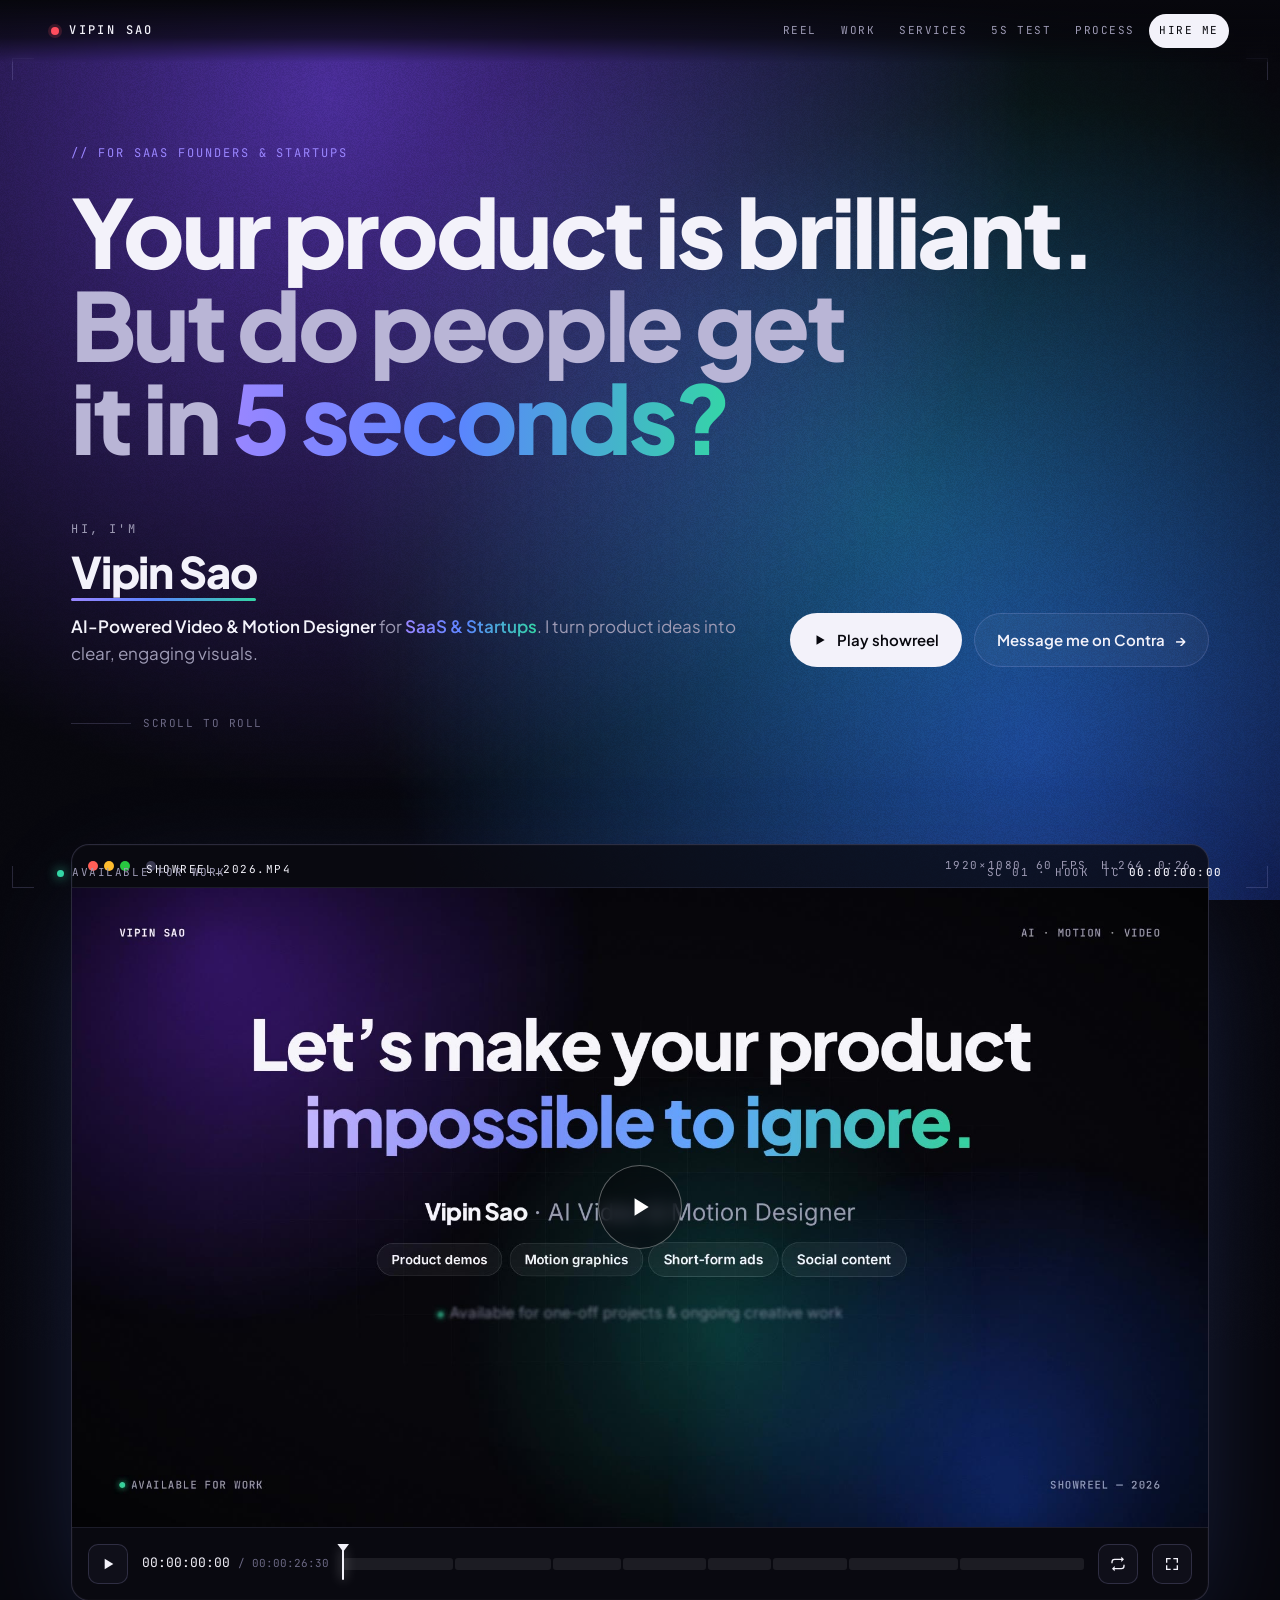
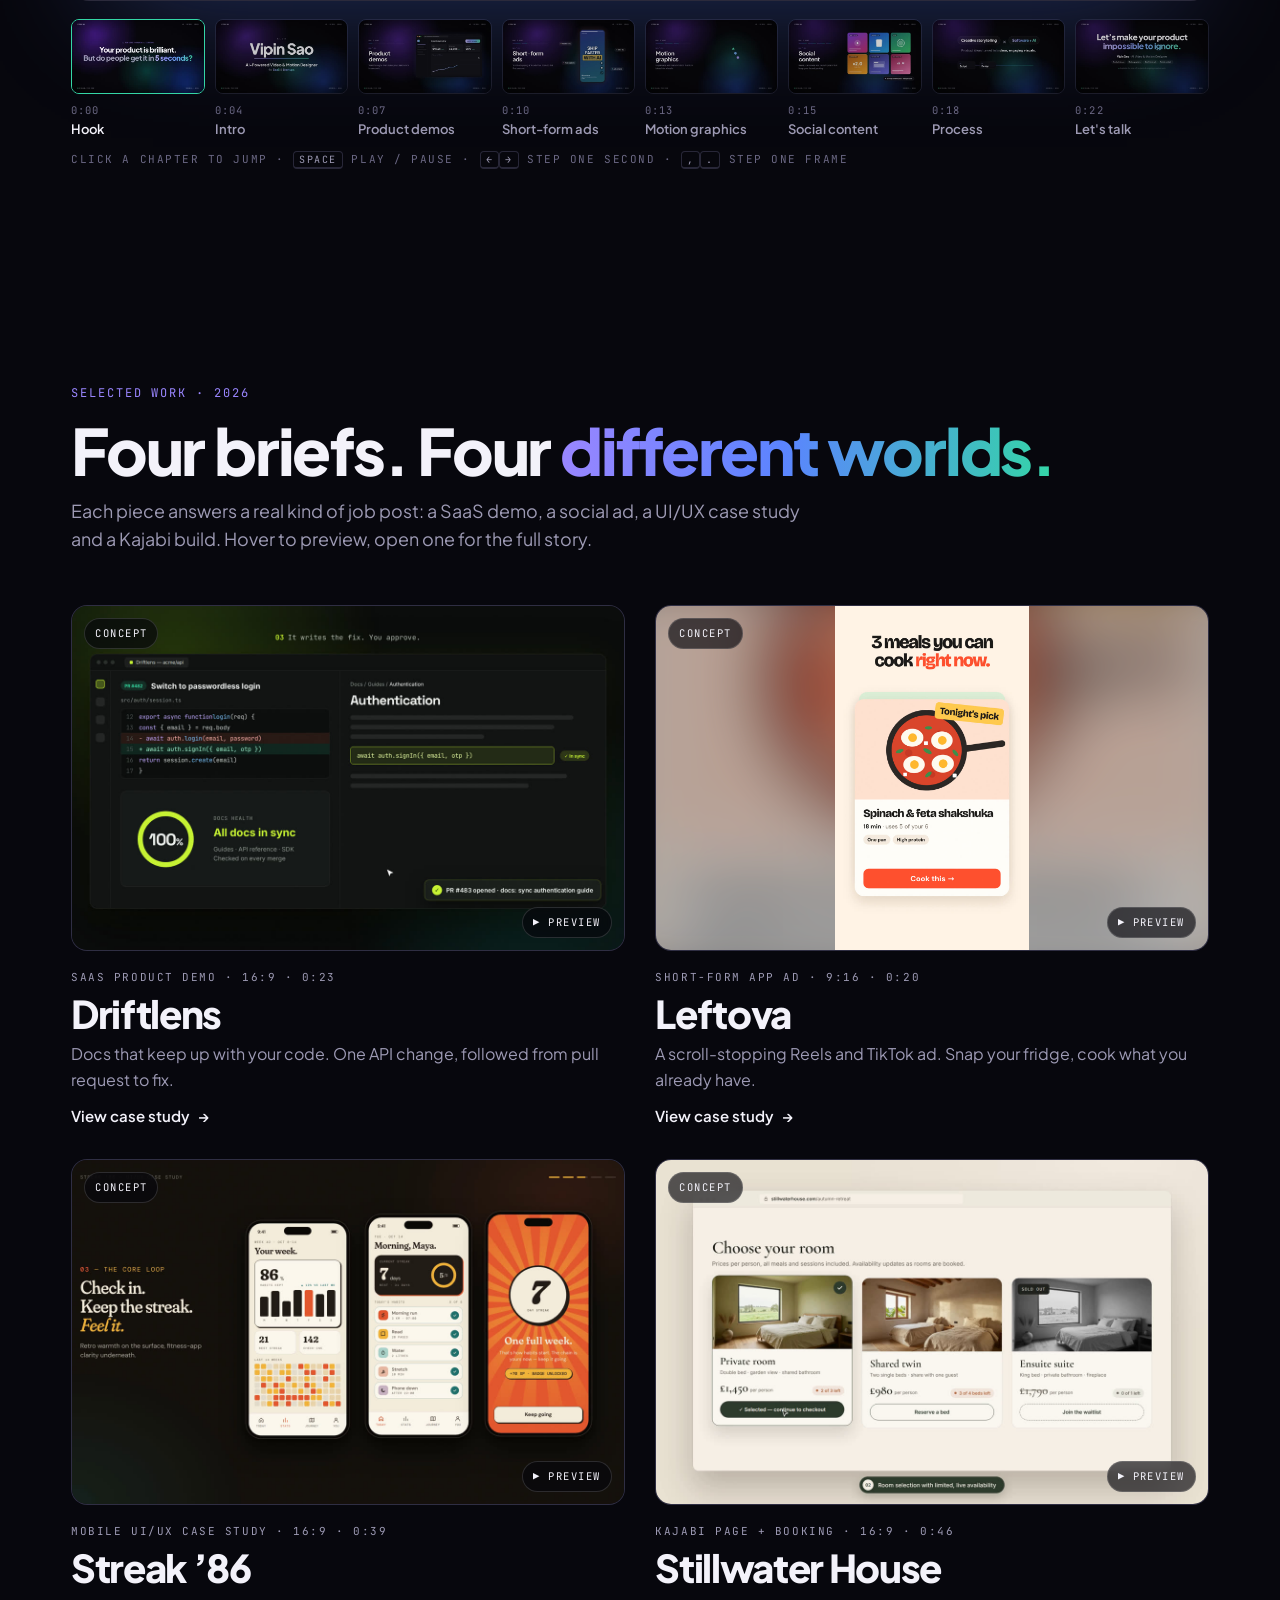
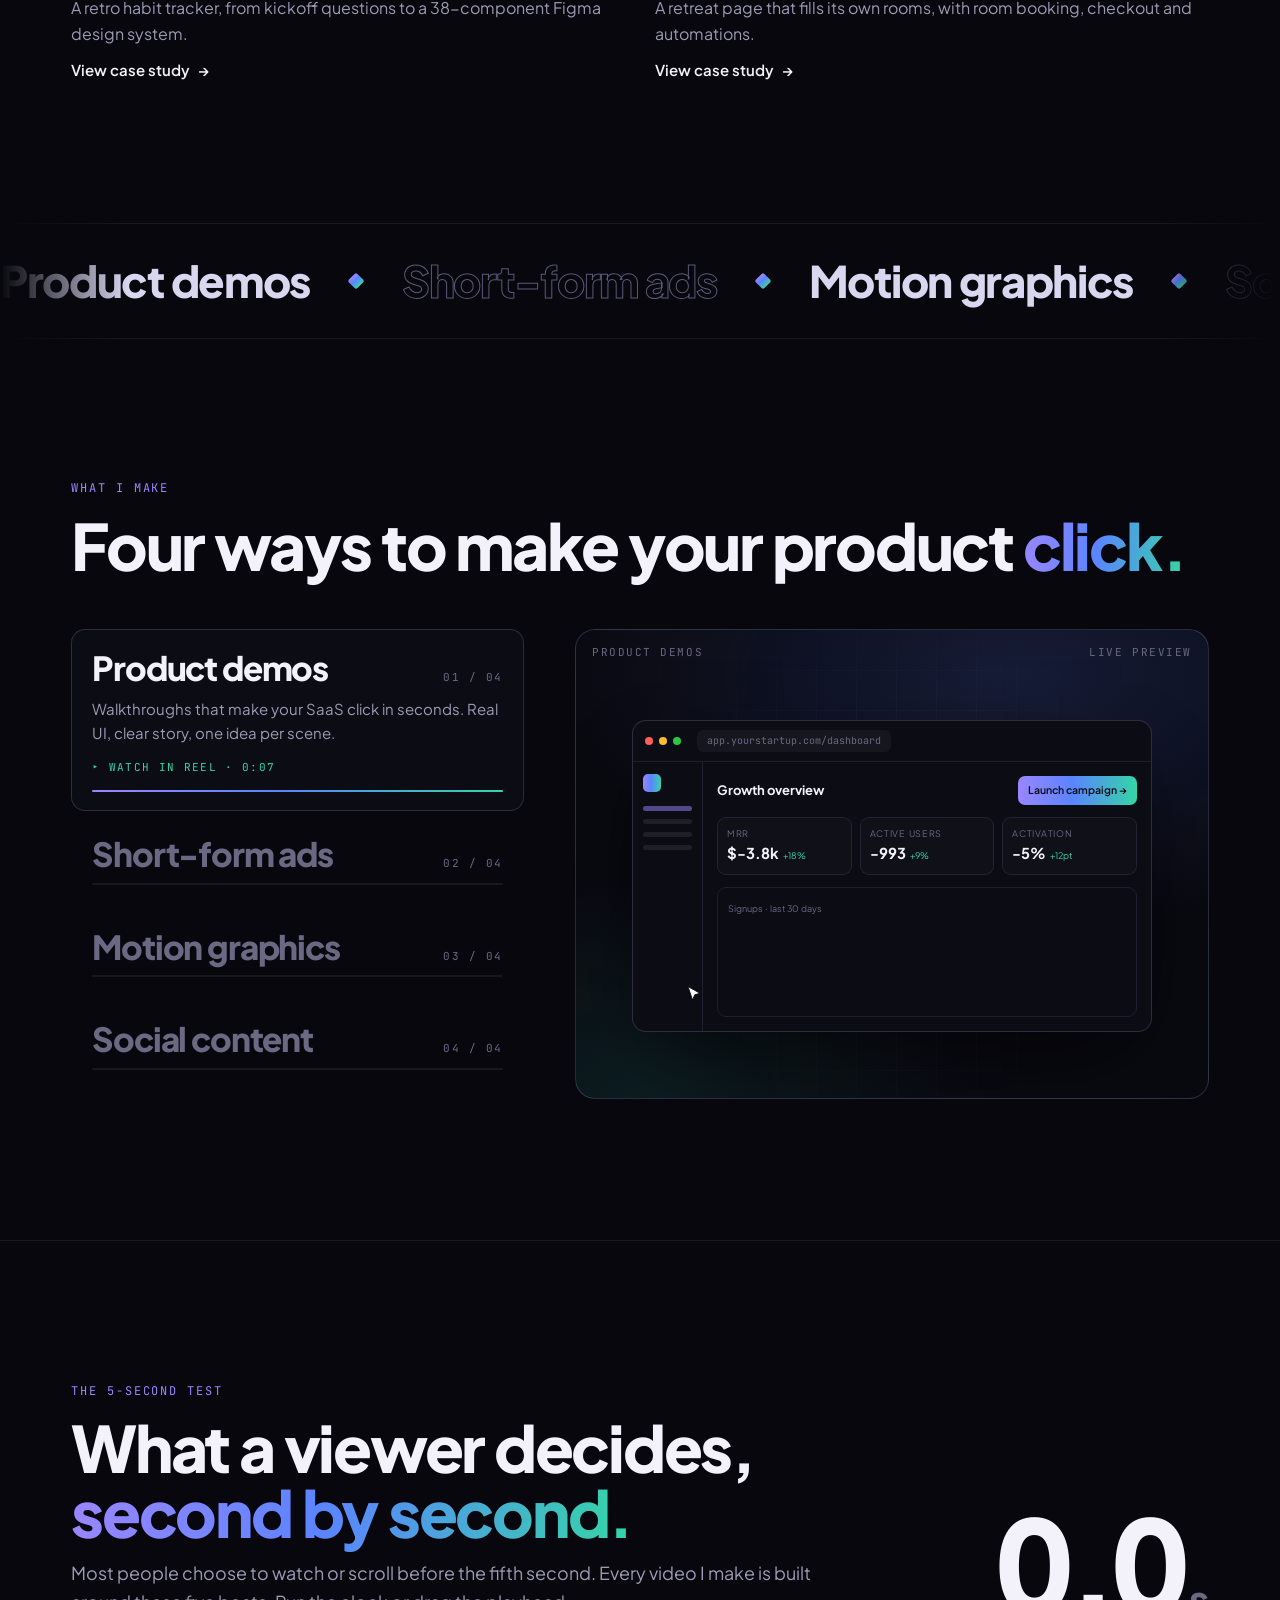
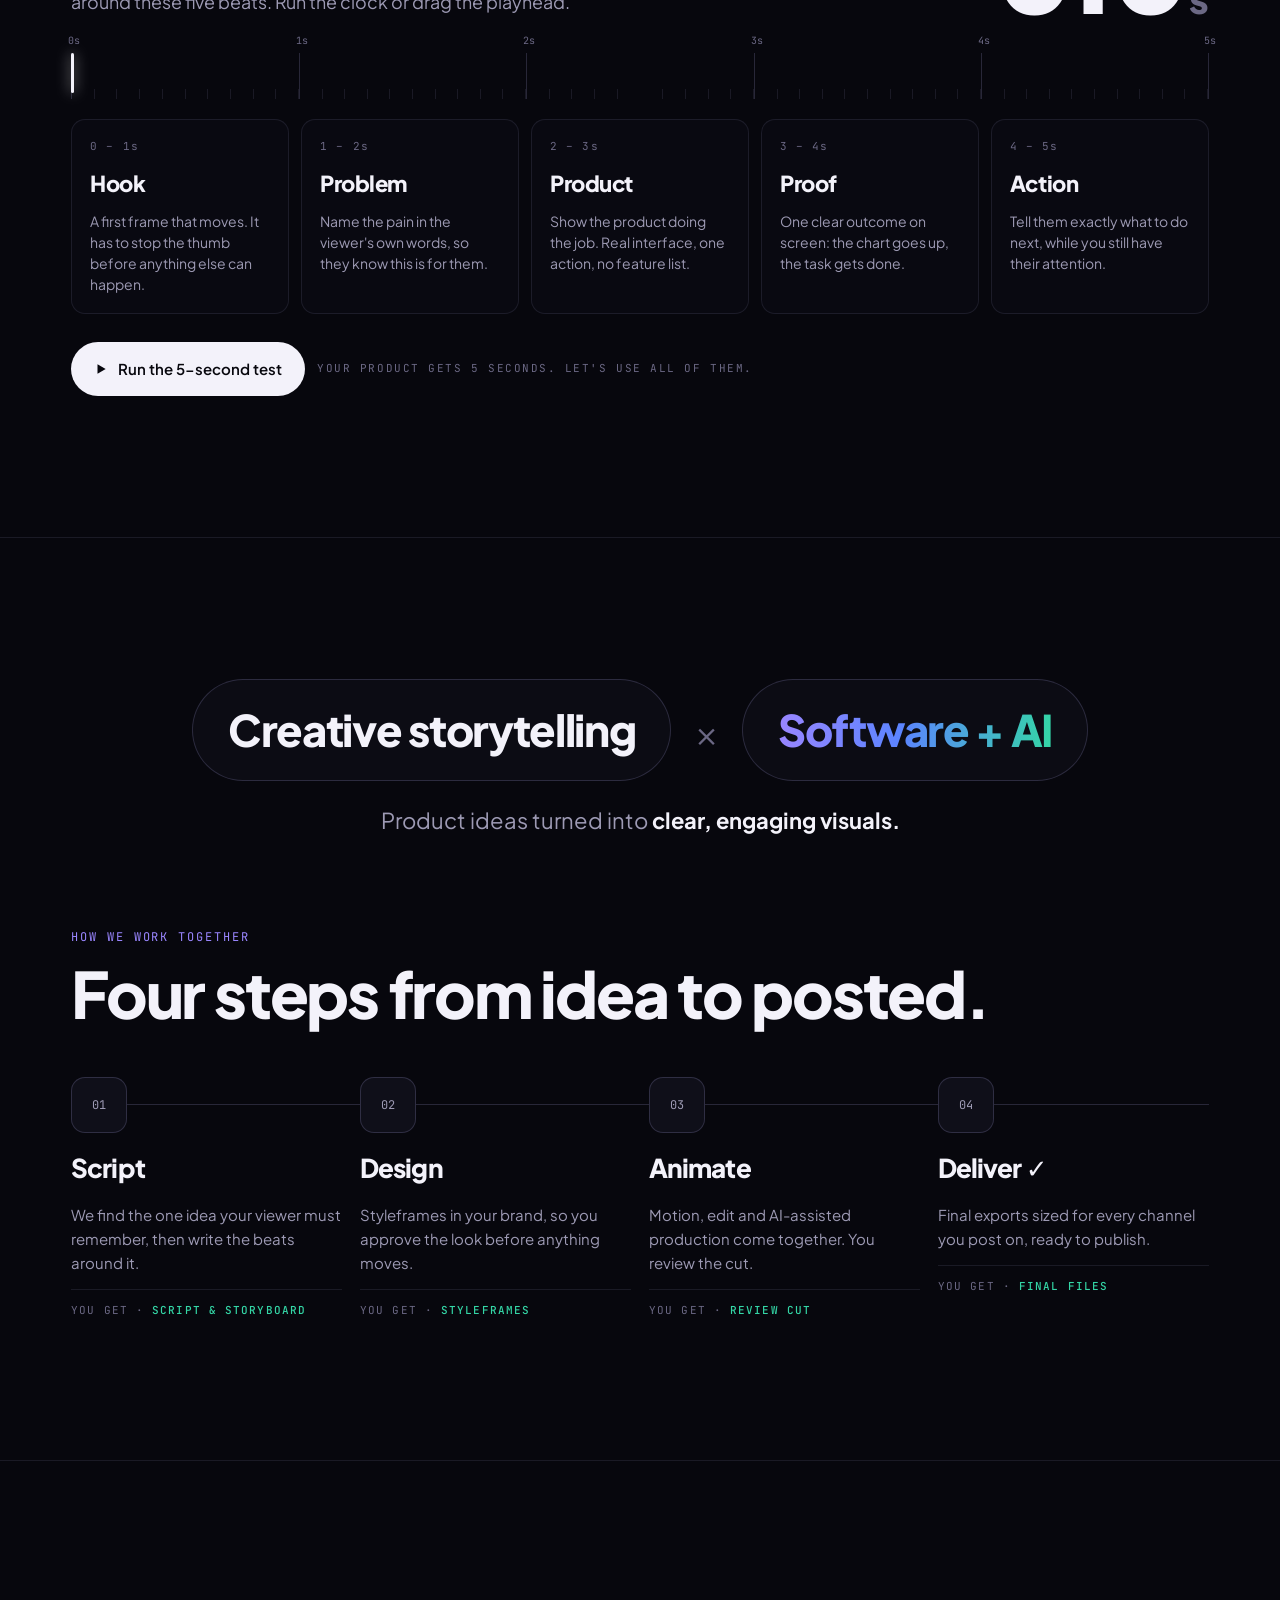
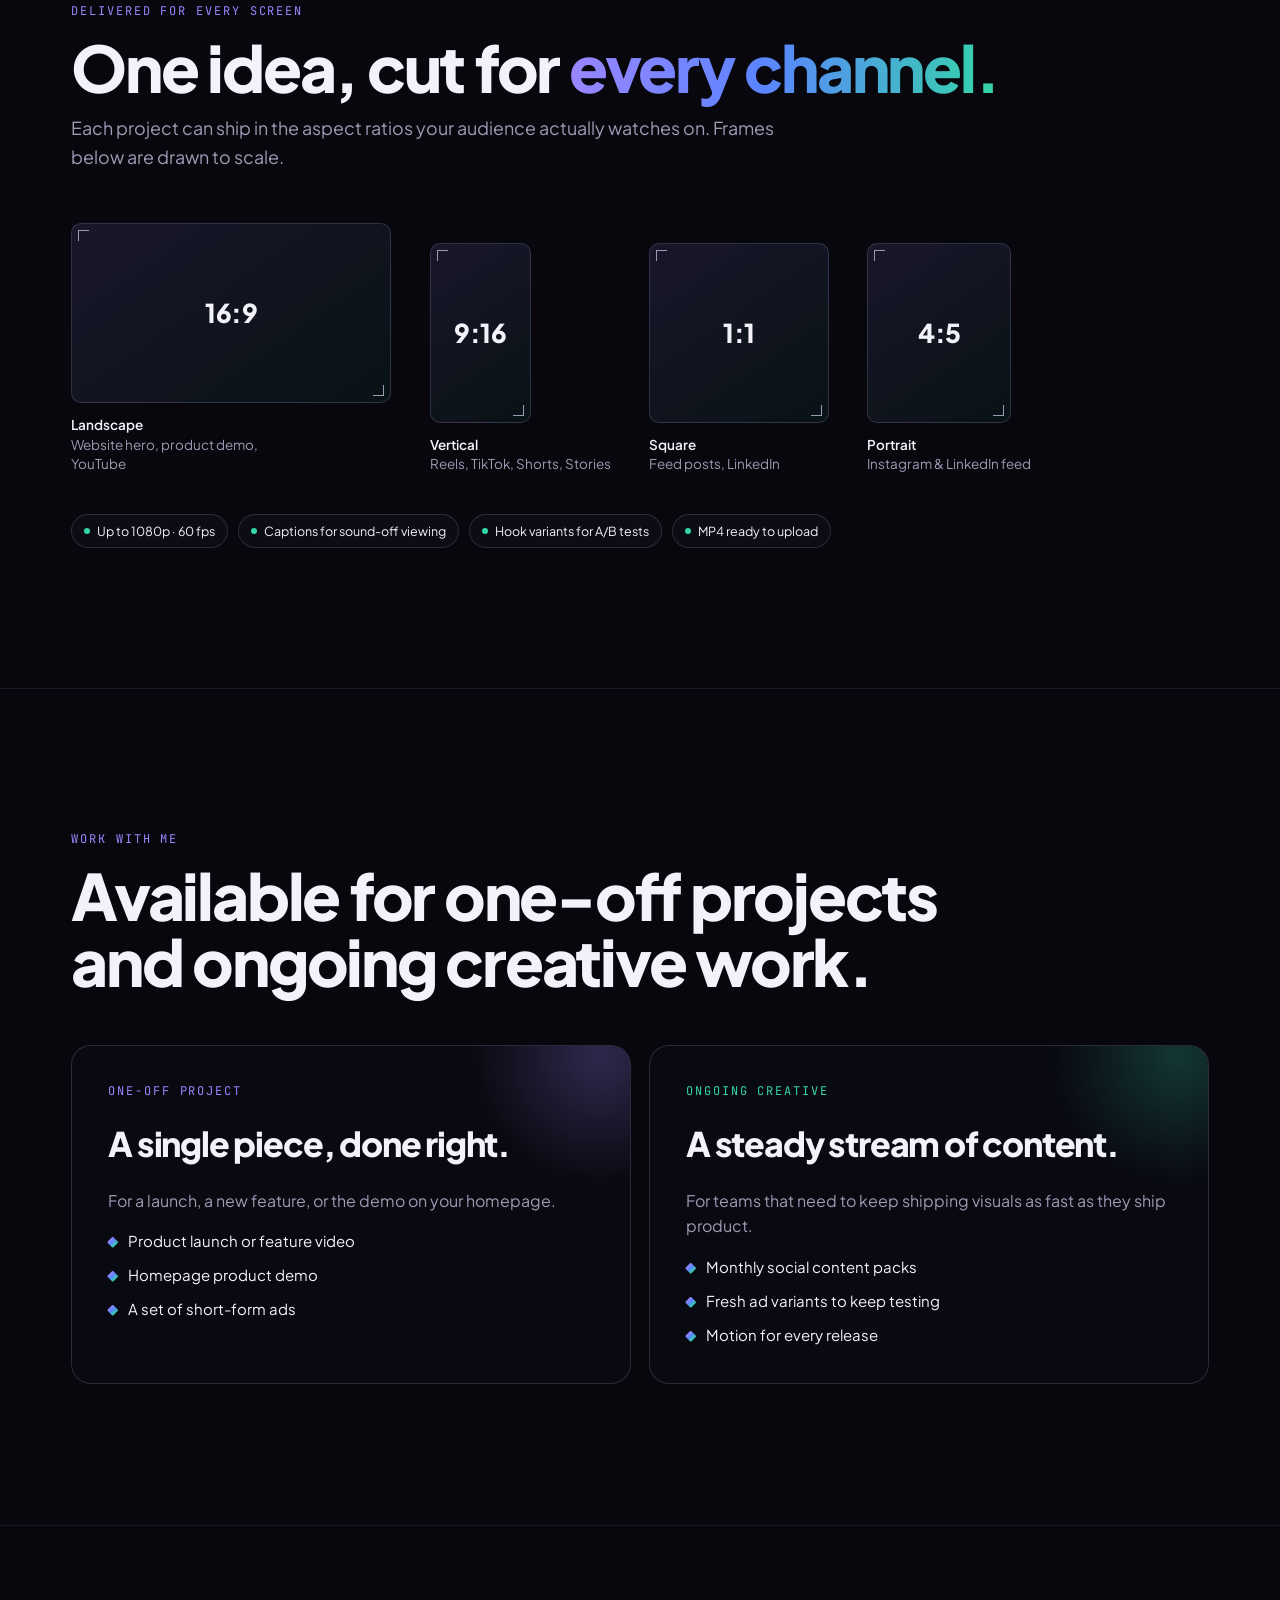
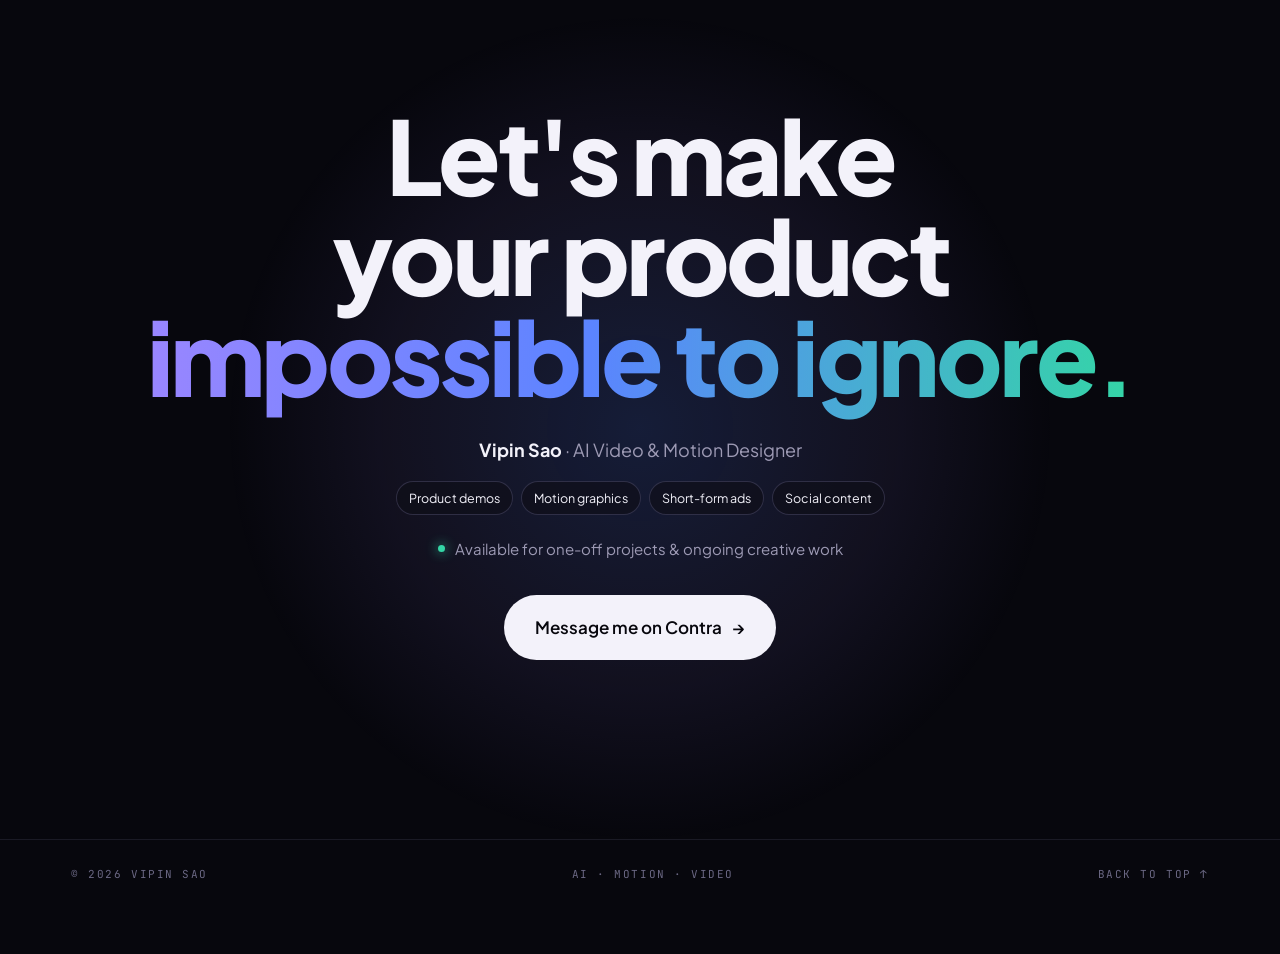
==== commit c5353fd4: "Add selected work section and case-study pages for four projects Home page gets a Selected work grid" ====
--- a/index.html
+++ b/index.html
@@ -401,6 +401,33 @@
 footer a{text-decoration:none}
 footer a:hover{color:var(--text)}
 
+
+/* ---------- selected work ---------- */
+.work{padding-block:clamp(40px,6vw,80px) clamp(90px,11vw,150px)}
+.work-grid{display:grid;grid-template-columns:repeat(2,minmax(0,1fr));gap:clamp(18px,2.4vw,32px)}
+.wcard{display:grid;gap:18px;text-decoration:none;color:var(--text);min-width:0}
+.wmedia{position:relative;aspect-ratio:16/10;border-radius:16px;overflow:hidden;border:1px solid var(--line-2);background:var(--panel);max-width:100%;transition:border-color .3s,box-shadow .4s var(--ease)}
+.wmedia img,.wmedia video{position:absolute;inset:0;width:100%;height:100%;object-fit:cover;transition:transform .9s var(--ease),opacity .4s}
+.wmedia.vert .bgblur{filter:blur(28px) saturate(1.2);transform:scale(1.25);opacity:.7}
+.wmedia.vert .fg,.wmedia.vert video{object-fit:contain}
+.wmedia video{opacity:0}
+.wcard.live .wmedia video{opacity:1}
+.wcard:hover .wmedia,.wcard:focus-visible .wmedia{border-color:var(--violet);box-shadow:0 30px 80px -30px rgba(91,132,255,.5)}
+.wcard:hover .wmedia>img:not(.bgblur){transform:scale(1.04)}
+.wtag,.wplay{position:absolute;z-index:2;font-family:var(--mono);font-size:10.5px;letter-spacing:.14em;text-transform:uppercase;padding:6px 10px;border-radius:999px;background:rgba(7,7,13,.66);backdrop-filter:blur(6px);-webkit-backdrop-filter:blur(6px);color:var(--text);border:1px solid rgba(255,255,255,.14)}
+.wtag{top:12px;left:12px}
+.wplay{bottom:12px;right:12px;transition:opacity .3s}
+.wcard.live .wplay{opacity:0}
+.winfo{display:grid;gap:8px;min-width:0}
+.wmeta{color:var(--muted)}
+.winfo h3{font-size:clamp(28px,3vw,40px);font-weight:800;line-height:1}
+.winfo p{margin:0;color:var(--muted);max-width:52ch}
+.wlink{display:inline-flex;gap:8px;align-items:center;font-weight:600;font-size:15px;margin-top:4px}
+.wlink .arr{transition:transform .25s var(--ease)}
+.wcard:hover .wlink .arr{transform:translateX(6px)}
+.wcard:hover .wlink{color:var(--teal)}
+@media (max-width:720px){.work-grid{grid-template-columns:minmax(0,1fr)}}
+
 /* ---------- responsive ---------- */
 @media (max-width:1020px){
   .chapters{grid-template-columns:repeat(4,minmax(0,1fr))}
@@ -450,10 +477,10 @@
   <a class="brand" href="#top" aria-label="Vipin Sao, back to top"><span class="rec" aria-hidden="true"></span>Vipin Sao</a>
   <nav class="nav" aria-label="Sections">
     <a href="#reel" data-sec="reel">Reel</a>
-    <a href="#make" data-sec="make">Work</a>
+    <a href="#work" data-sec="work">Work</a>
+    <a href="#make" data-sec="make">Services</a>
     <a href="#five" data-sec="five">5s test</a>
     <a href="#process" data-sec="process">Process</a>
-    <a href="#formats" data-sec="formats">Formats</a>
     <a class="cta-mini contra-link" href="https://contra.com/" target="_blank" rel="noopener">Hire me</a>
   </nav>
 </header>
@@ -512,6 +539,33 @@
     </div>
     <div class="chapters" id="chapters" aria-label="Chapters"></div>
     <p class="kbd-hint mono">Click a chapter to jump · <kbd>Space</kbd> play / pause · <kbd>←</kbd><kbd>→</kbd> step one second · <kbd>,</kbd><kbd>.</kbd> step one frame</p>
+  </section>
+
+  <!-- SELECTED WORK -->
+  <section class="work wrap" id="work" data-scene="Selected work">
+    <div class="sec-head reveal">
+      <span class="eyebrow">Selected work · 2026</span>
+      <h2>Four briefs. Four <span class="grad">different worlds.</span></h2>
+      <p class="lede">Each piece answers a real kind of job post: a SaaS demo, a social ad, a UI/UX case study and a Kajabi build. Hover to preview, open one for the full story.</p>
+    </div>
+    <div class="work-grid">
+      <a class="wcard reveal" href="work/driftlens/" data-video="assets/work/driftlens.mp4">
+        <div class="wmedia"><img src="assets/work/driftlens.jpg" alt="Driftlens product demo cover" loading="lazy"><span class="wtag">Concept</span><span class="wplay" aria-hidden="true">▶ Preview</span></div>
+        <div class="winfo"><span class="wmeta mono">SaaS product demo · 16:9 · 0:23</span><h3>Driftlens</h3><p>Docs that keep up with your code. One API change, followed from pull request to fix.</p><span class="wlink">View case study <span class="arr" aria-hidden="true">→</span></span></div>
+      </a>
+      <a class="wcard reveal" href="work/leftova/" data-video="assets/work/leftova.mp4">
+        <div class="wmedia vert"><img class="bgblur" src="assets/work/leftova.jpg" alt="" aria-hidden="true" loading="lazy"><img class="fg" src="assets/work/leftova.jpg" alt="Leftova vertical ad cover" loading="lazy"><span class="wtag">Concept</span><span class="wplay" aria-hidden="true">▶ Preview</span></div>
+        <div class="winfo"><span class="wmeta mono">Short-form app ad · 9:16 · 0:20</span><h3>Leftova</h3><p>A scroll-stopping Reels and TikTok ad. Snap your fridge, cook what you already have.</p><span class="wlink">View case study <span class="arr" aria-hidden="true">→</span></span></div>
+      </a>
+      <a class="wcard reveal" href="work/streak86/" data-video="assets/work/streak86.mp4">
+        <div class="wmedia"><img src="assets/work/streak86.jpg" alt="Streak '86 case study cover" loading="lazy"><span class="wtag">Concept</span><span class="wplay" aria-hidden="true">▶ Preview</span></div>
+        <div class="winfo"><span class="wmeta mono">Mobile UI/UX case study · 16:9 · 0:39</span><h3>Streak ’86</h3><p>A retro habit tracker, from kickoff questions to a 38-component Figma design system.</p><span class="wlink">View case study <span class="arr" aria-hidden="true">→</span></span></div>
+      </a>
+      <a class="wcard reveal" href="work/stillwater/" data-video="assets/work/stillwater.mp4">
+        <div class="wmedia"><img src="assets/work/stillwater.jpg" alt="Stillwater House retreat page cover" loading="lazy"><span class="wtag">Concept</span><span class="wplay" aria-hidden="true">▶ Preview</span></div>
+        <div class="winfo"><span class="wmeta mono">Kajabi page + booking · 16:9 · 0:46</span><h3>Stillwater House</h3><p>A retreat page that fills its own rooms, with room booking, checkout and automations.</p><span class="wlink">View case study <span class="arr" aria-hidden="true">→</span></span></div>
+      </a>
+    </div>
   </section>
 
   <div class="marquee" aria-hidden="true">
@@ -924,6 +978,19 @@
 function playFromReel(t) { $('#reel').scrollIntoView({behavior: reduce ? 'auto' : 'smooth', block:'start'}); setTimeout(() => seek(t, true), reduce ? 0 : 450); }
 $('#heroPlay').addEventListener('click', () => playFromReel(0));
 
+
+/* ---------- selected work: hover preview ---------- */
+if (matchMedia('(hover:hover) and (pointer:fine)').matches && !reduce) {
+  $$('.wcard').forEach(card => {
+    let v = null;
+    card.addEventListener('pointerenter', () => {
+      if (!v) { v = document.createElement('video'); v.muted = true; v.loop = true; v.playsInline = true; v.preload = 'auto'; v.src = card.dataset.video; v.setAttribute('aria-hidden', 'true'); card.querySelector('.wmedia').appendChild(v); }
+      v.currentTime = 0; v.play().then(() => card.classList.add('live')).catch(() => {});
+    });
+    card.addEventListener('pointerleave', () => { card.classList.remove('live'); v?.pause(); });
+  });
+}
+
 /* ---------- what I make: tabs + 5s auto-advance ---------- */
 (() => {
   const sec = $('#make'), tabs = $$('.svc', sec), stages = $$('.stage', sec);
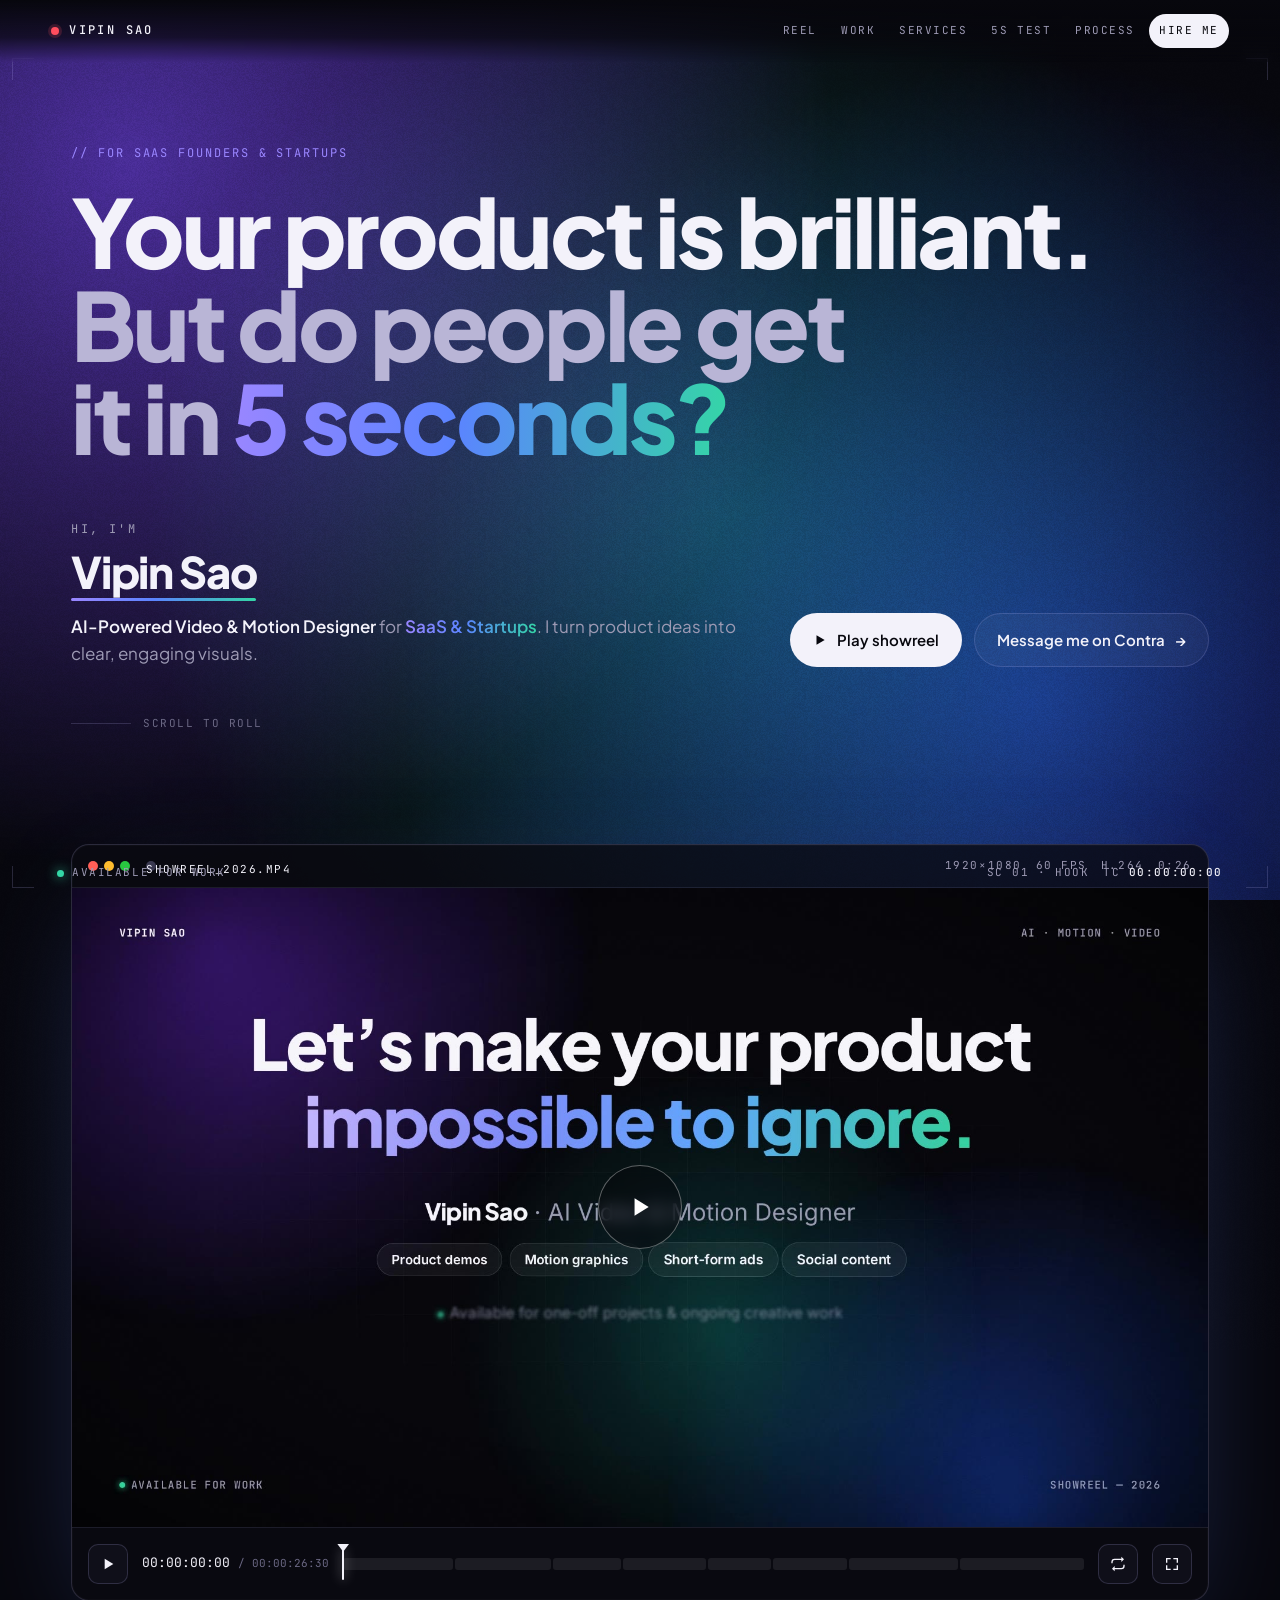
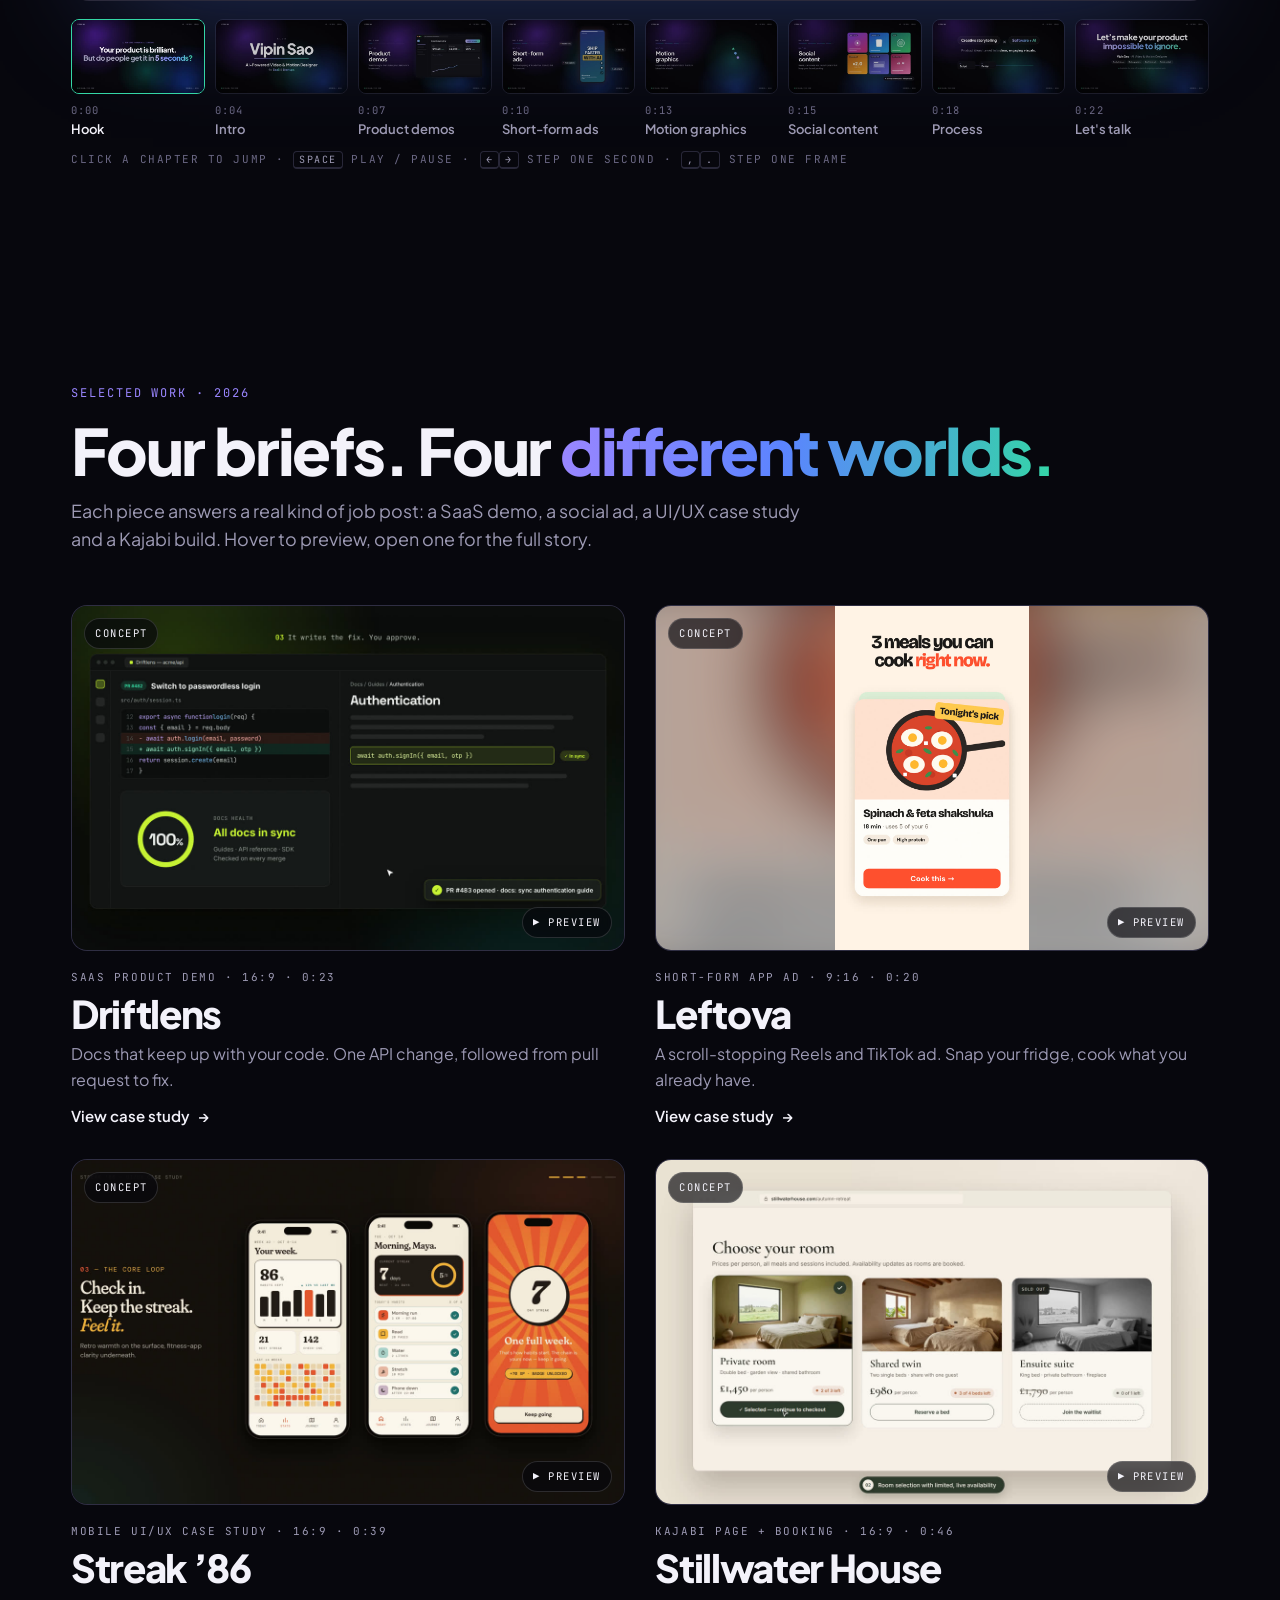
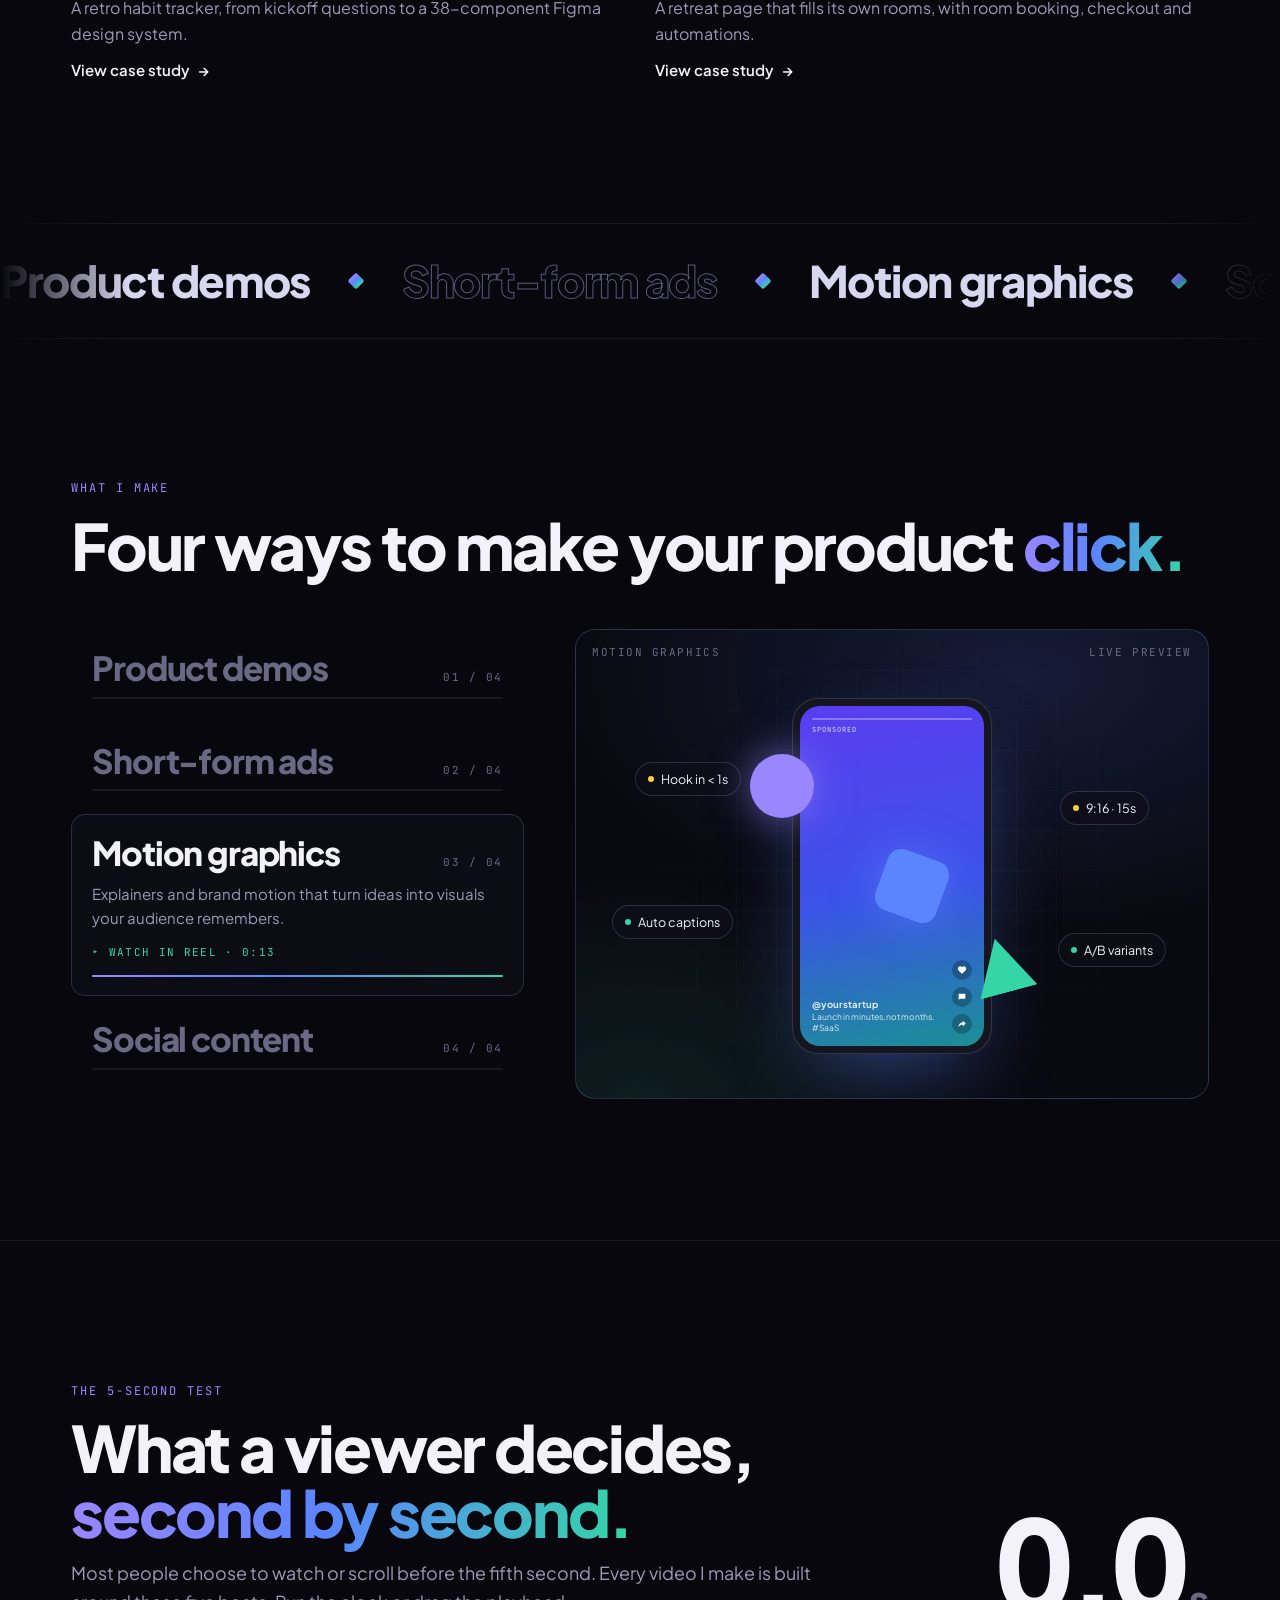
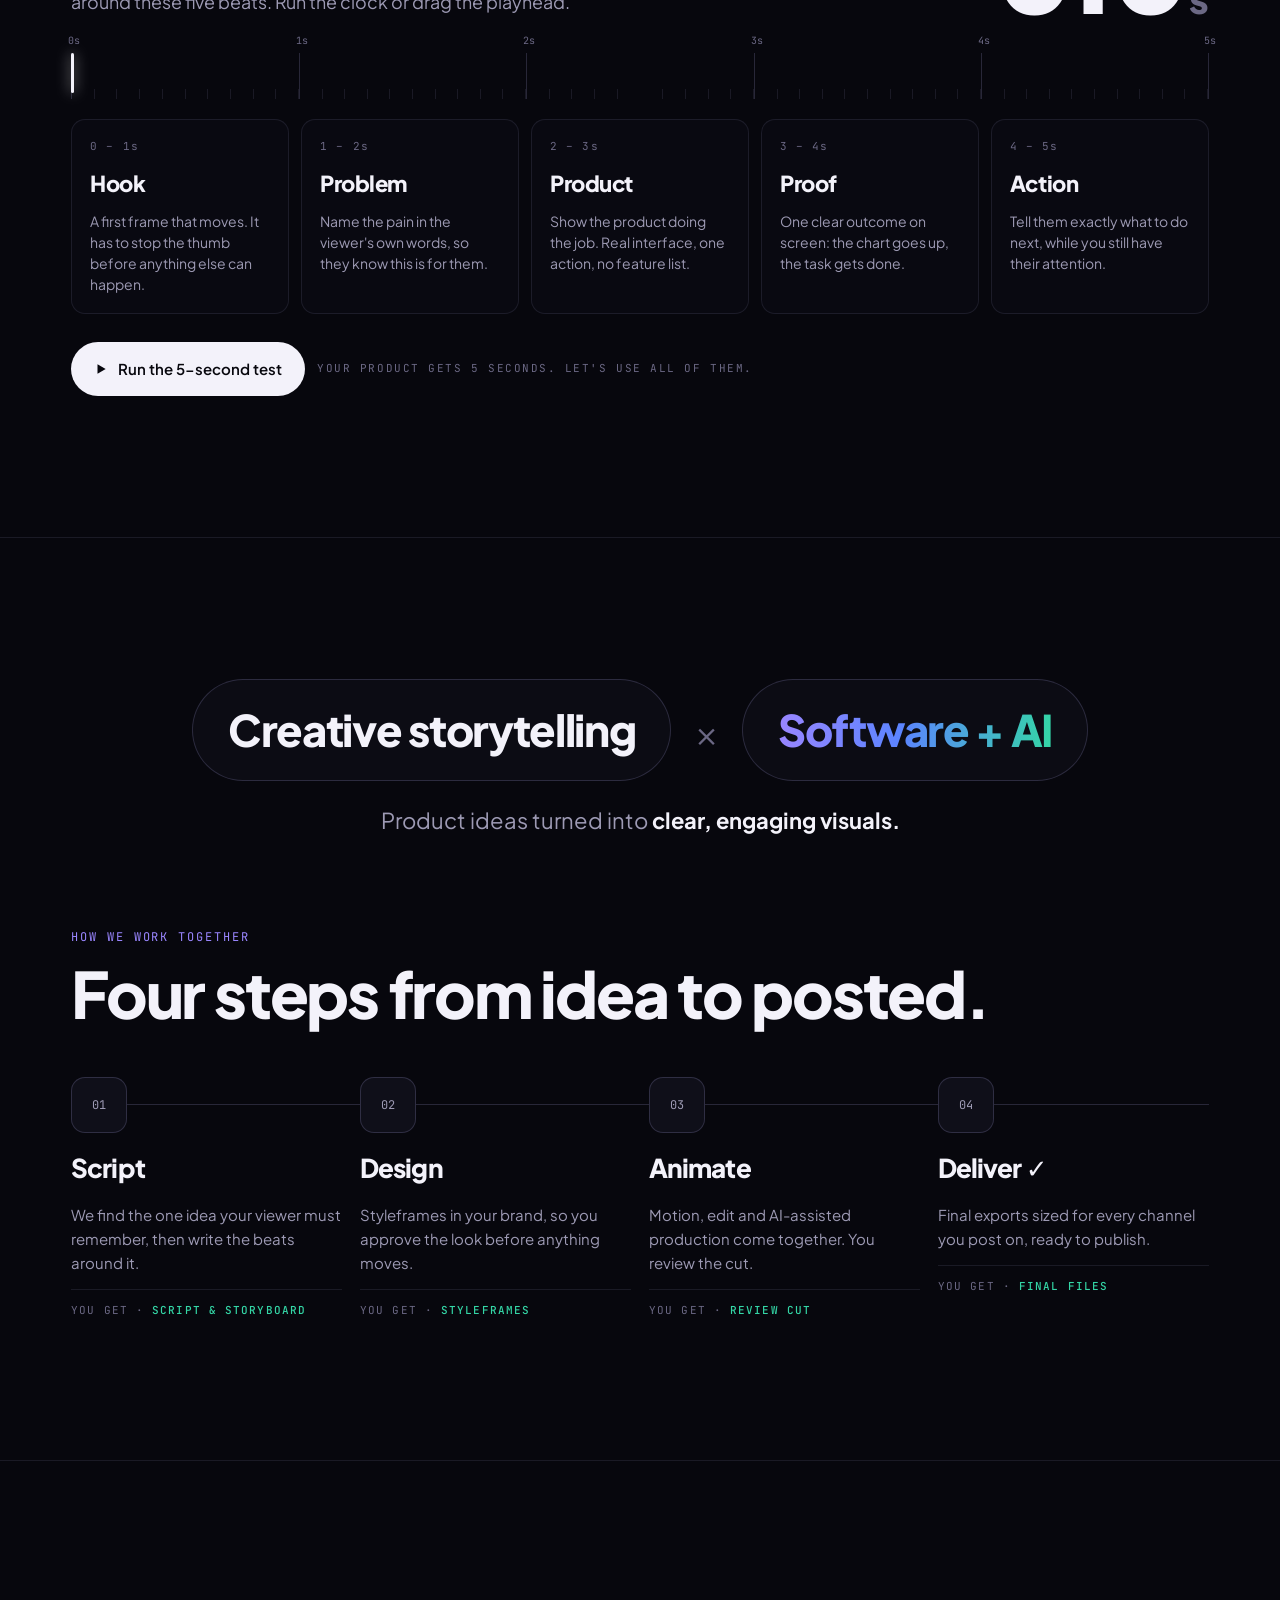
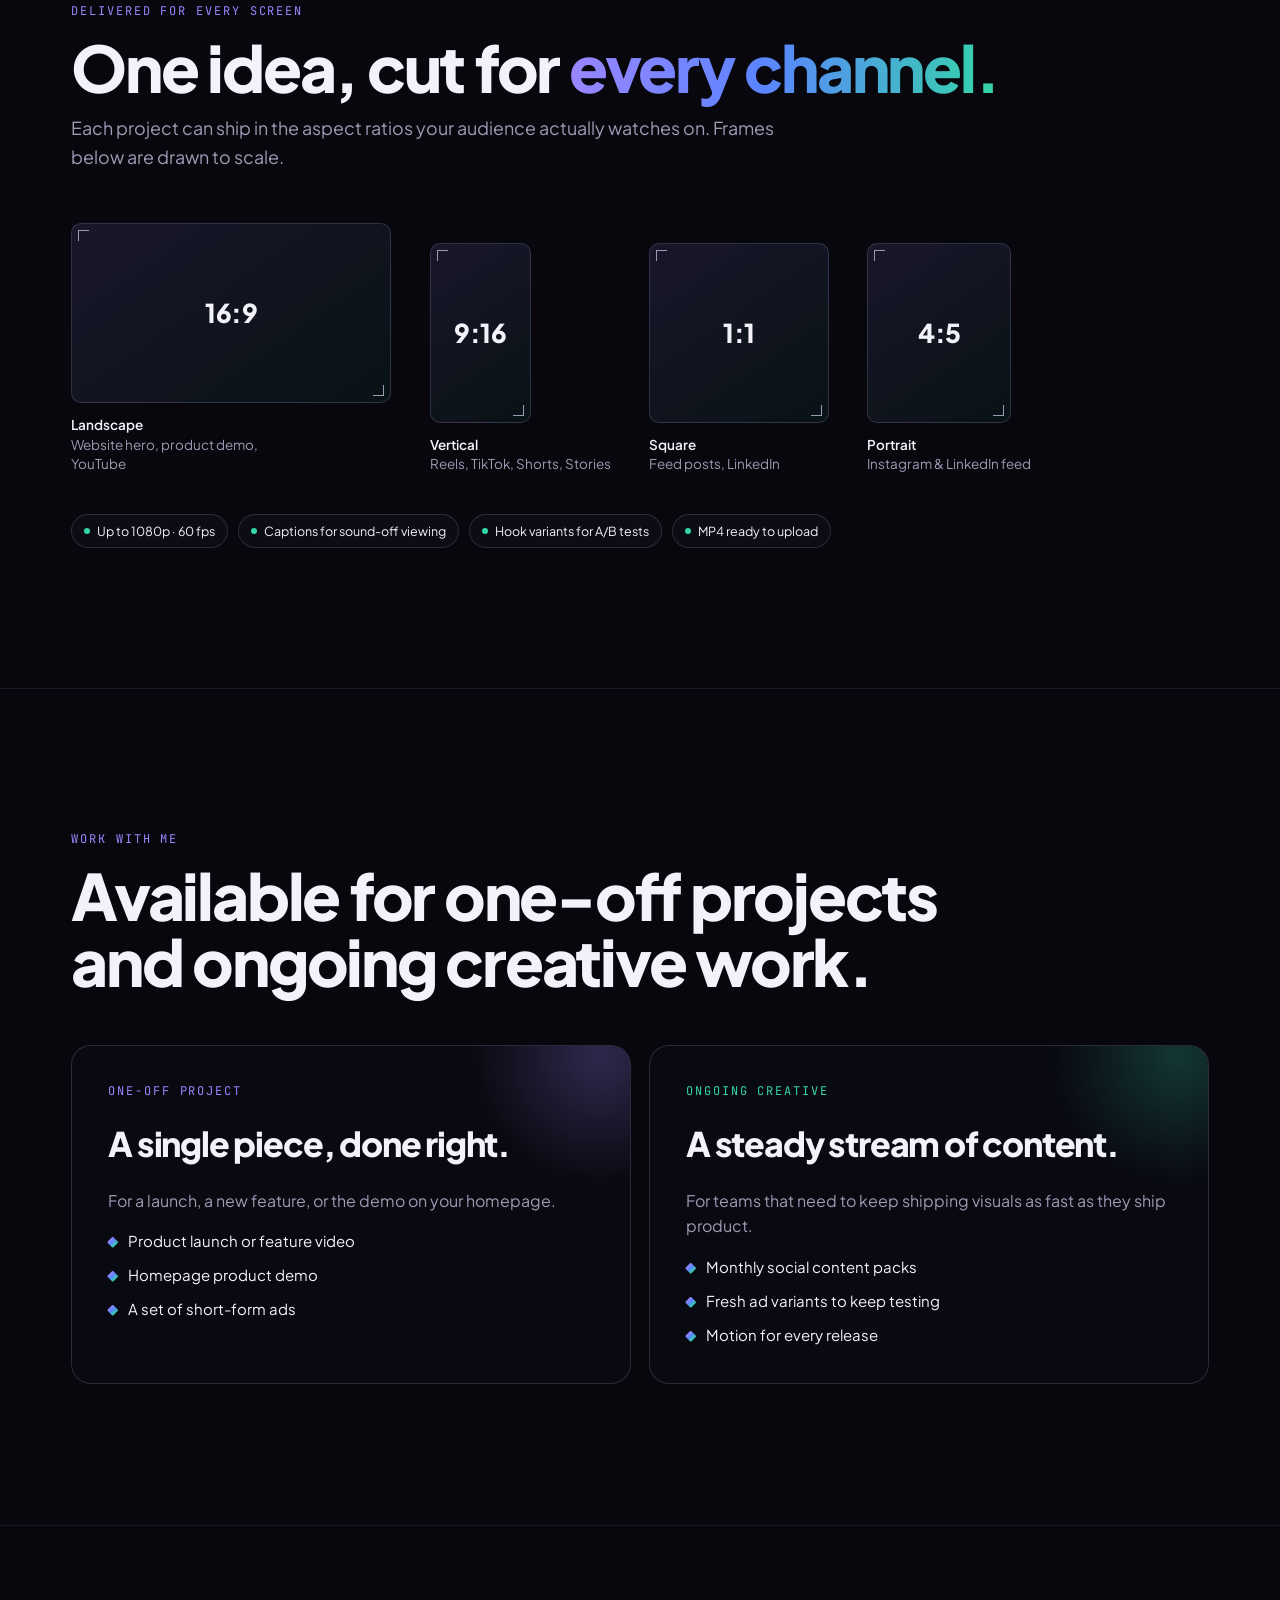
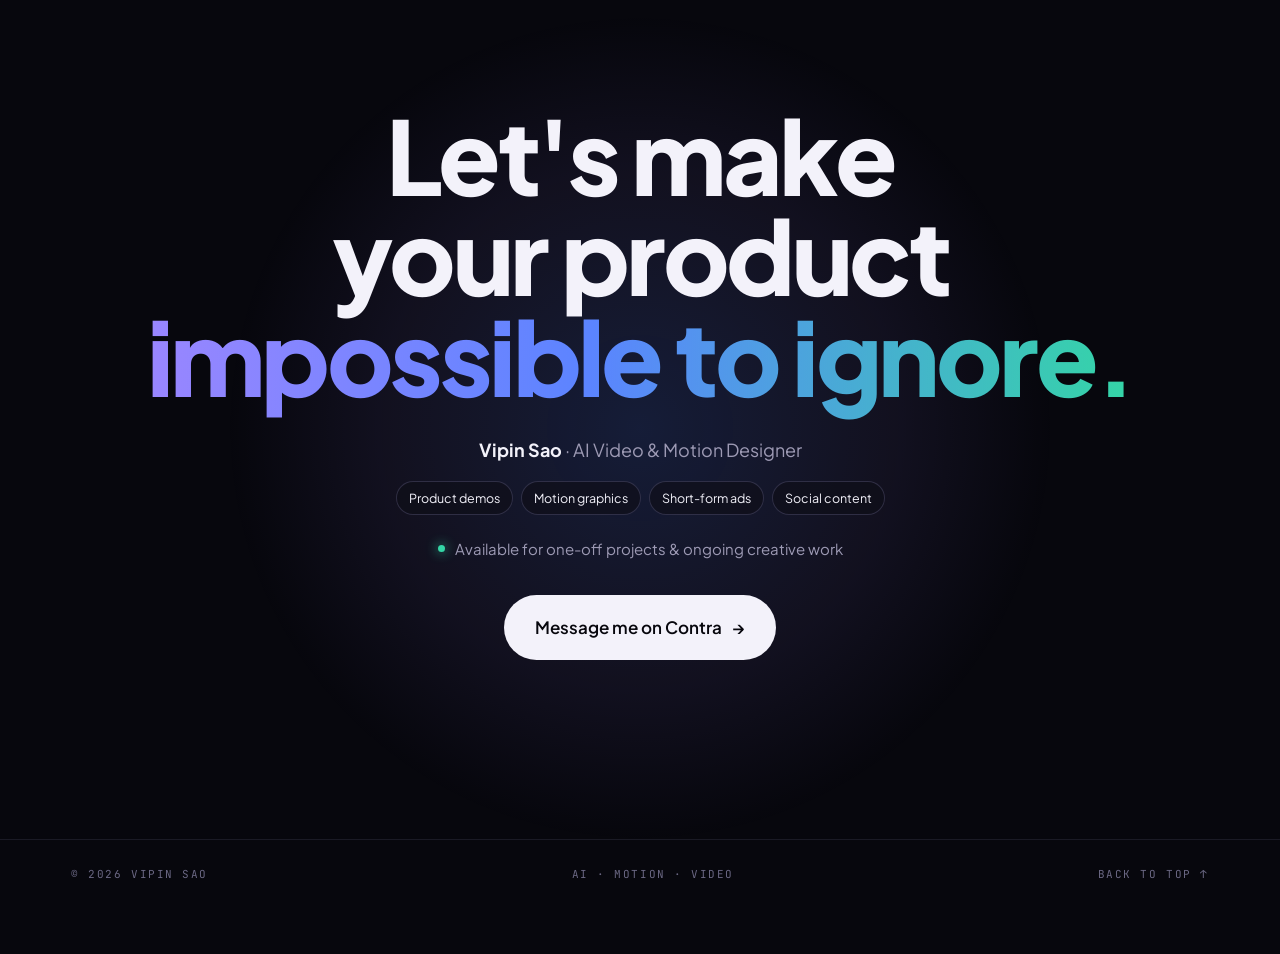
==== commit f04cd7b0: "Point Contra buttons to Vipin's Contra profile Co-Authored-By: Claude Opus 5.5 <noreply@anthropic.co" ====
--- a/index.html
+++ b/index.html
@@ -481,7 +481,7 @@
     <a href="#make" data-sec="make">Services</a>
     <a href="#five" data-sec="five">5s test</a>
     <a href="#process" data-sec="process">Process</a>
-    <a class="cta-mini contra-link" href="https://contra.com/" target="_blank" rel="noopener">Hire me</a>
+    <a class="cta-mini contra-link" href="https://contra.com/vipin_sao_z8eilxkm/work?r=vipin_sao_z8eilxkm" target="_blank" rel="noopener">Hire me</a>
   </nav>
 </header>
 <span class="corner c-tl" aria-hidden="true"></span><span class="corner c-tr" aria-hidden="true"></span>
@@ -507,7 +507,7 @@
       </div>
       <div class="hero-cta">
         <button class="btn btn-solid magnetic" id="heroPlay" type="button"><svg width="14" height="14" viewBox="0 0 24 24" aria-hidden="true"><path d="M6 4l14 8-14 8z" fill="currentColor"/></svg>Play showreel</button>
-        <a class="btn btn-ghost magnetic contra-link" href="https://contra.com/" target="_blank" rel="noopener">Message me on Contra <span class="arr" aria-hidden="true">→</span></a>
+        <a class="btn btn-ghost magnetic contra-link" href="https://contra.com/vipin_sao_z8eilxkm/work?r=vipin_sao_z8eilxkm" target="_blank" rel="noopener">Message me on Contra <span class="arr" aria-hidden="true">→</span></a>
       </div>
     </div>
     <div class="scroll-cue mono" aria-hidden="true"><span class="bar"></span>Scroll to roll</div>
@@ -804,7 +804,7 @@
       <p class="who"><b>Vipin Sao</b> · AI Video &amp; Motion Designer</p>
       <div class="tags"><span class="chip">Product demos</span><span class="chip">Motion graphics</span><span class="chip">Short-form ads</span><span class="chip">Social content</span></div>
       <p class="avail"><span class="dot"></span>Available for one-off projects &amp; ongoing creative work</p>
-      <a class="btn btn-solid magnetic contra-link" href="https://contra.com/" target="_blank" rel="noopener">Message me on Contra <span class="arr" aria-hidden="true">→</span></a>
+      <a class="btn btn-solid magnetic contra-link" href="https://contra.com/vipin_sao_z8eilxkm/work?r=vipin_sao_z8eilxkm" target="_blank" rel="noopener">Message me on Contra <span class="arr" aria-hidden="true">→</span></a>
     </div>
   </section>
 </main>
@@ -815,7 +815,7 @@
 
 <script>
 /* ===== Edit your details here ===== */
-const CONTRA_URL = "https://contra.com/";   // ← replace with your Contra profile link
+const CONTRA_URL = "https://contra.com/vipin_sao_z8eilxkm/work?r=vipin_sao_z8eilxkm";   // your Contra profile
 /* ================================= */
 
 document.documentElement.classList.add('js');
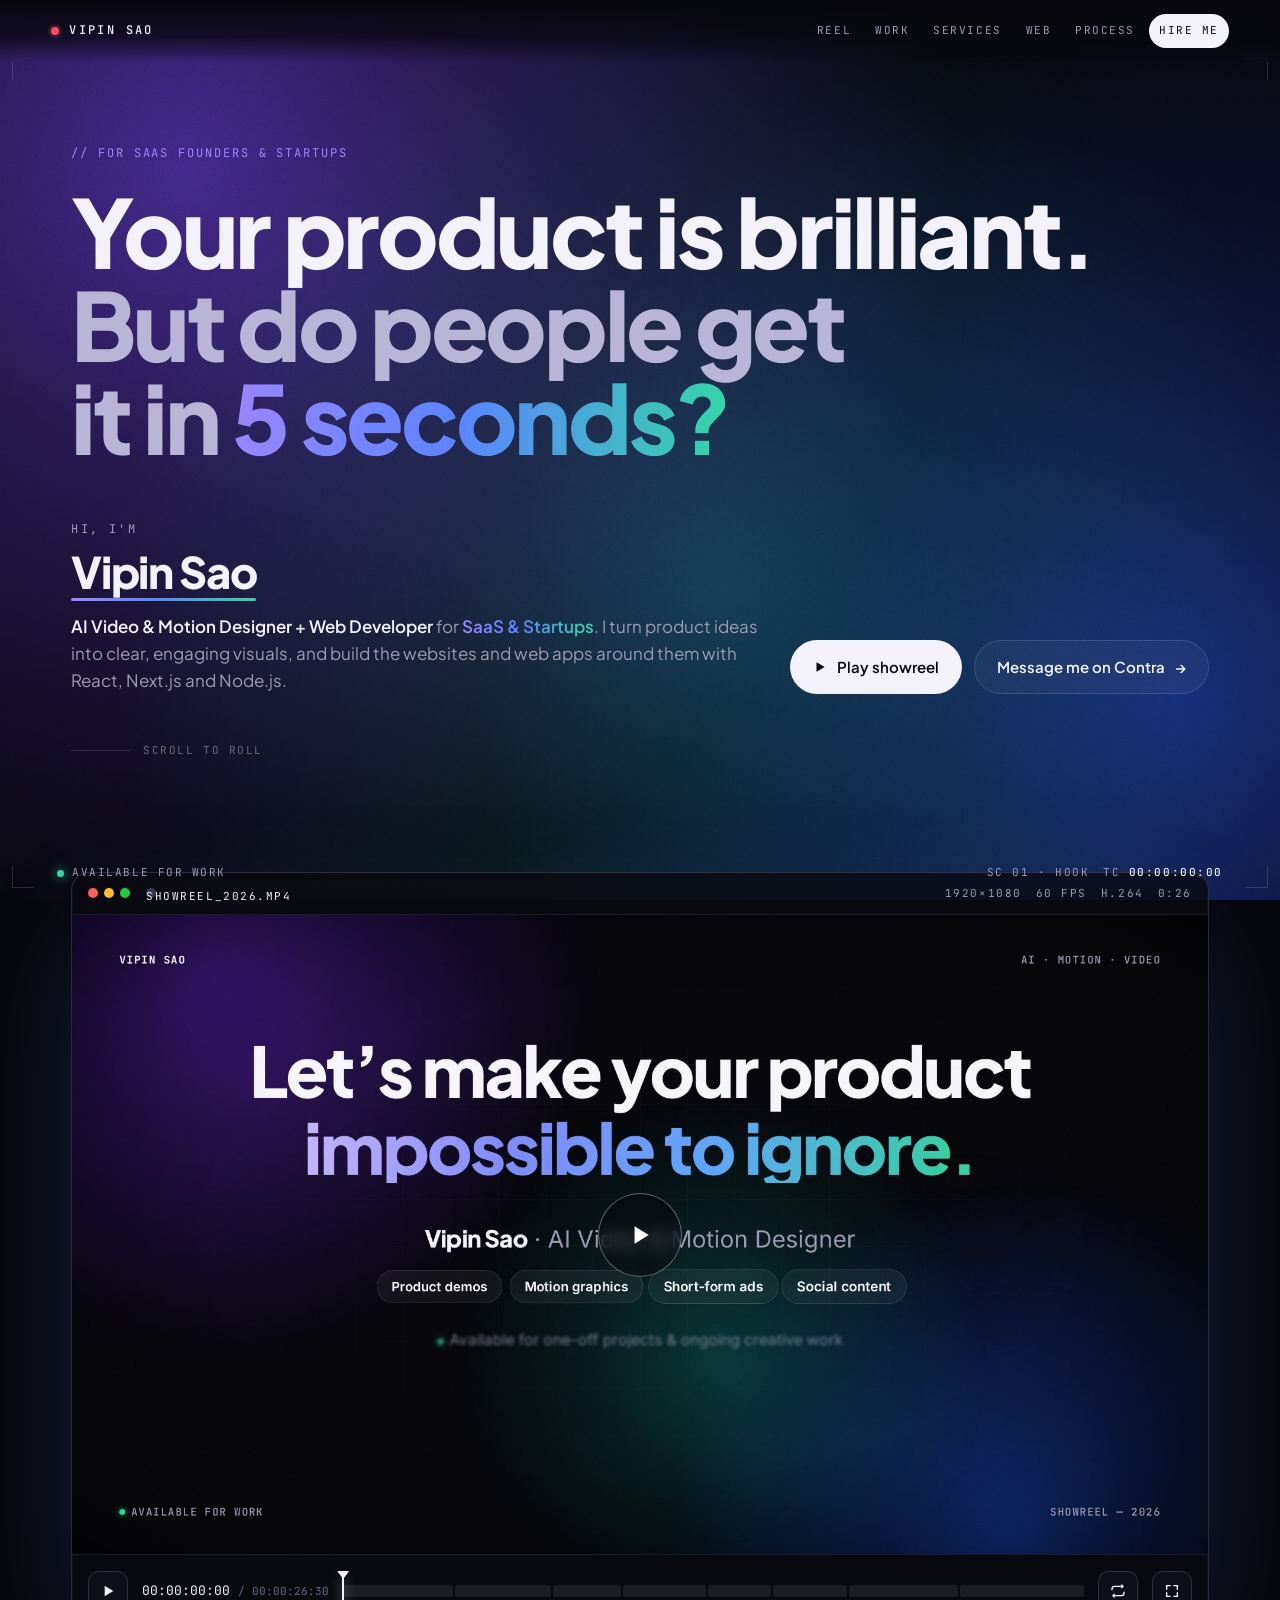
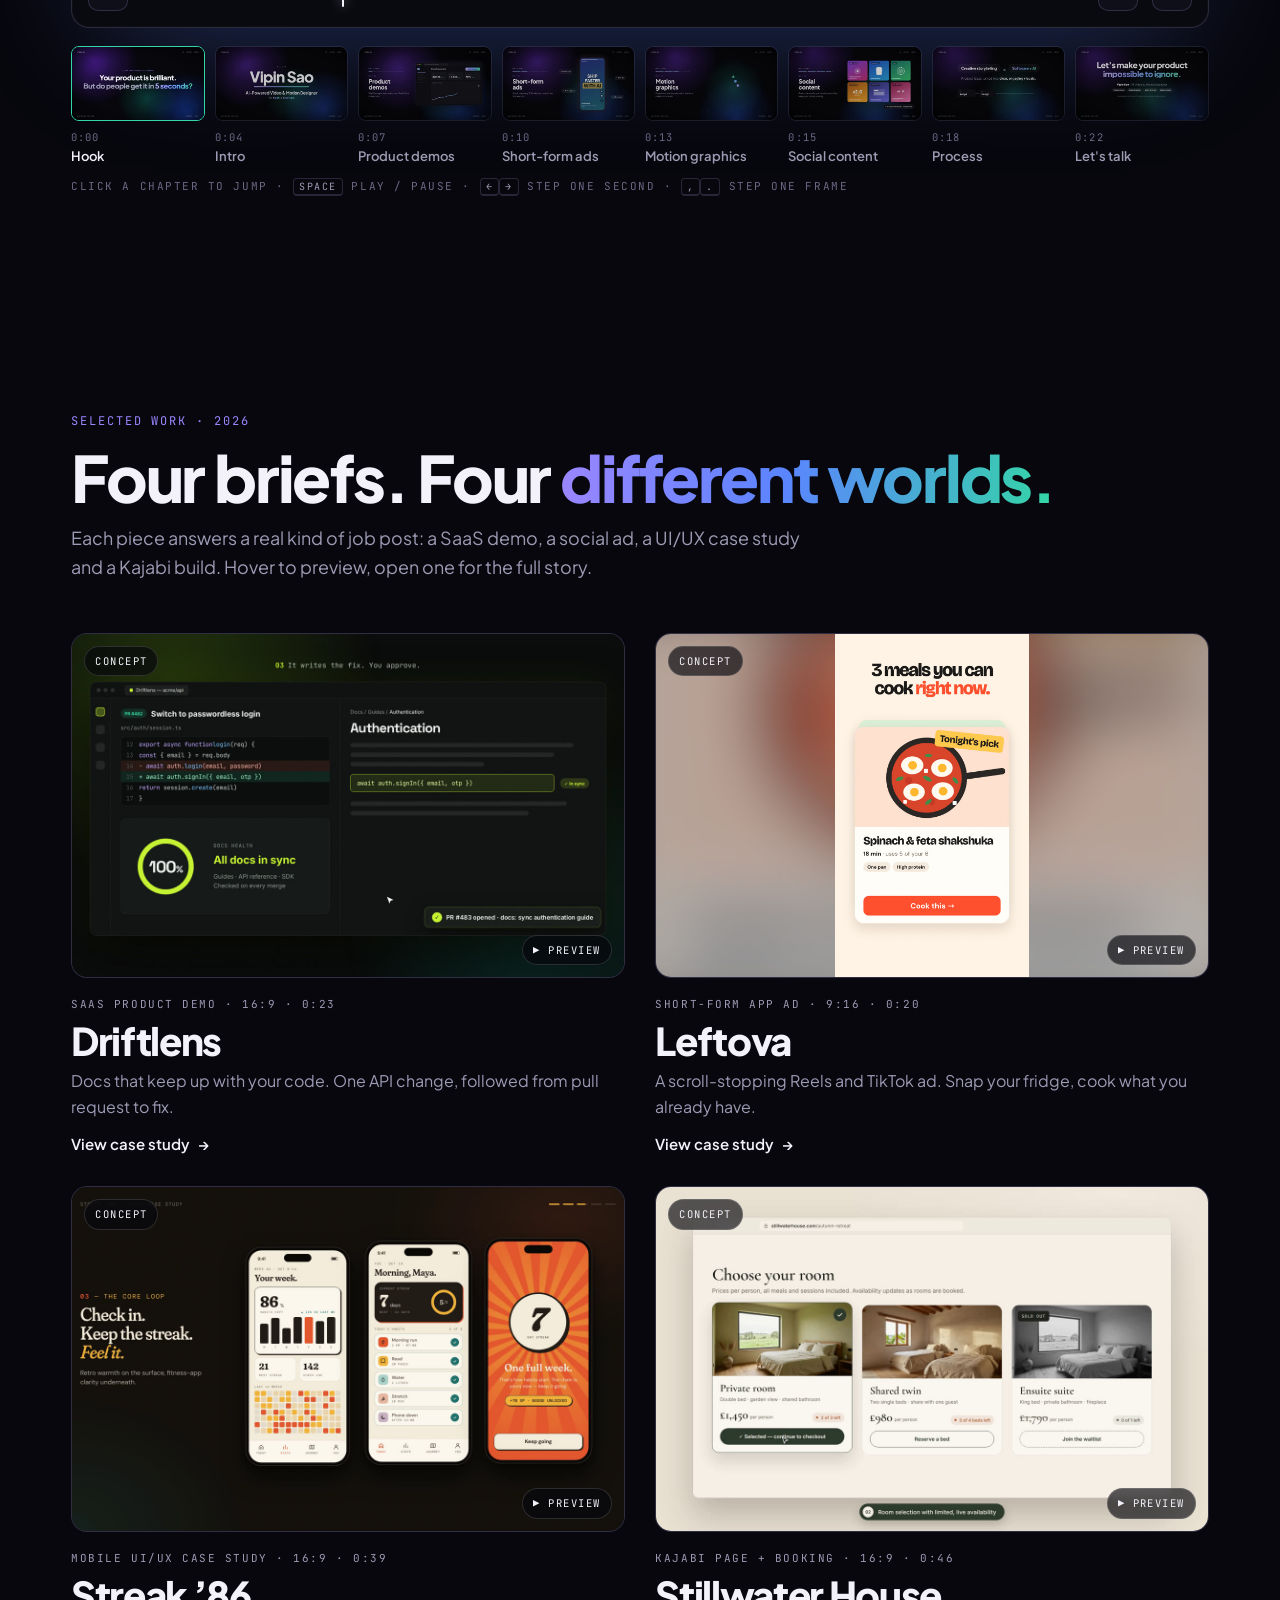
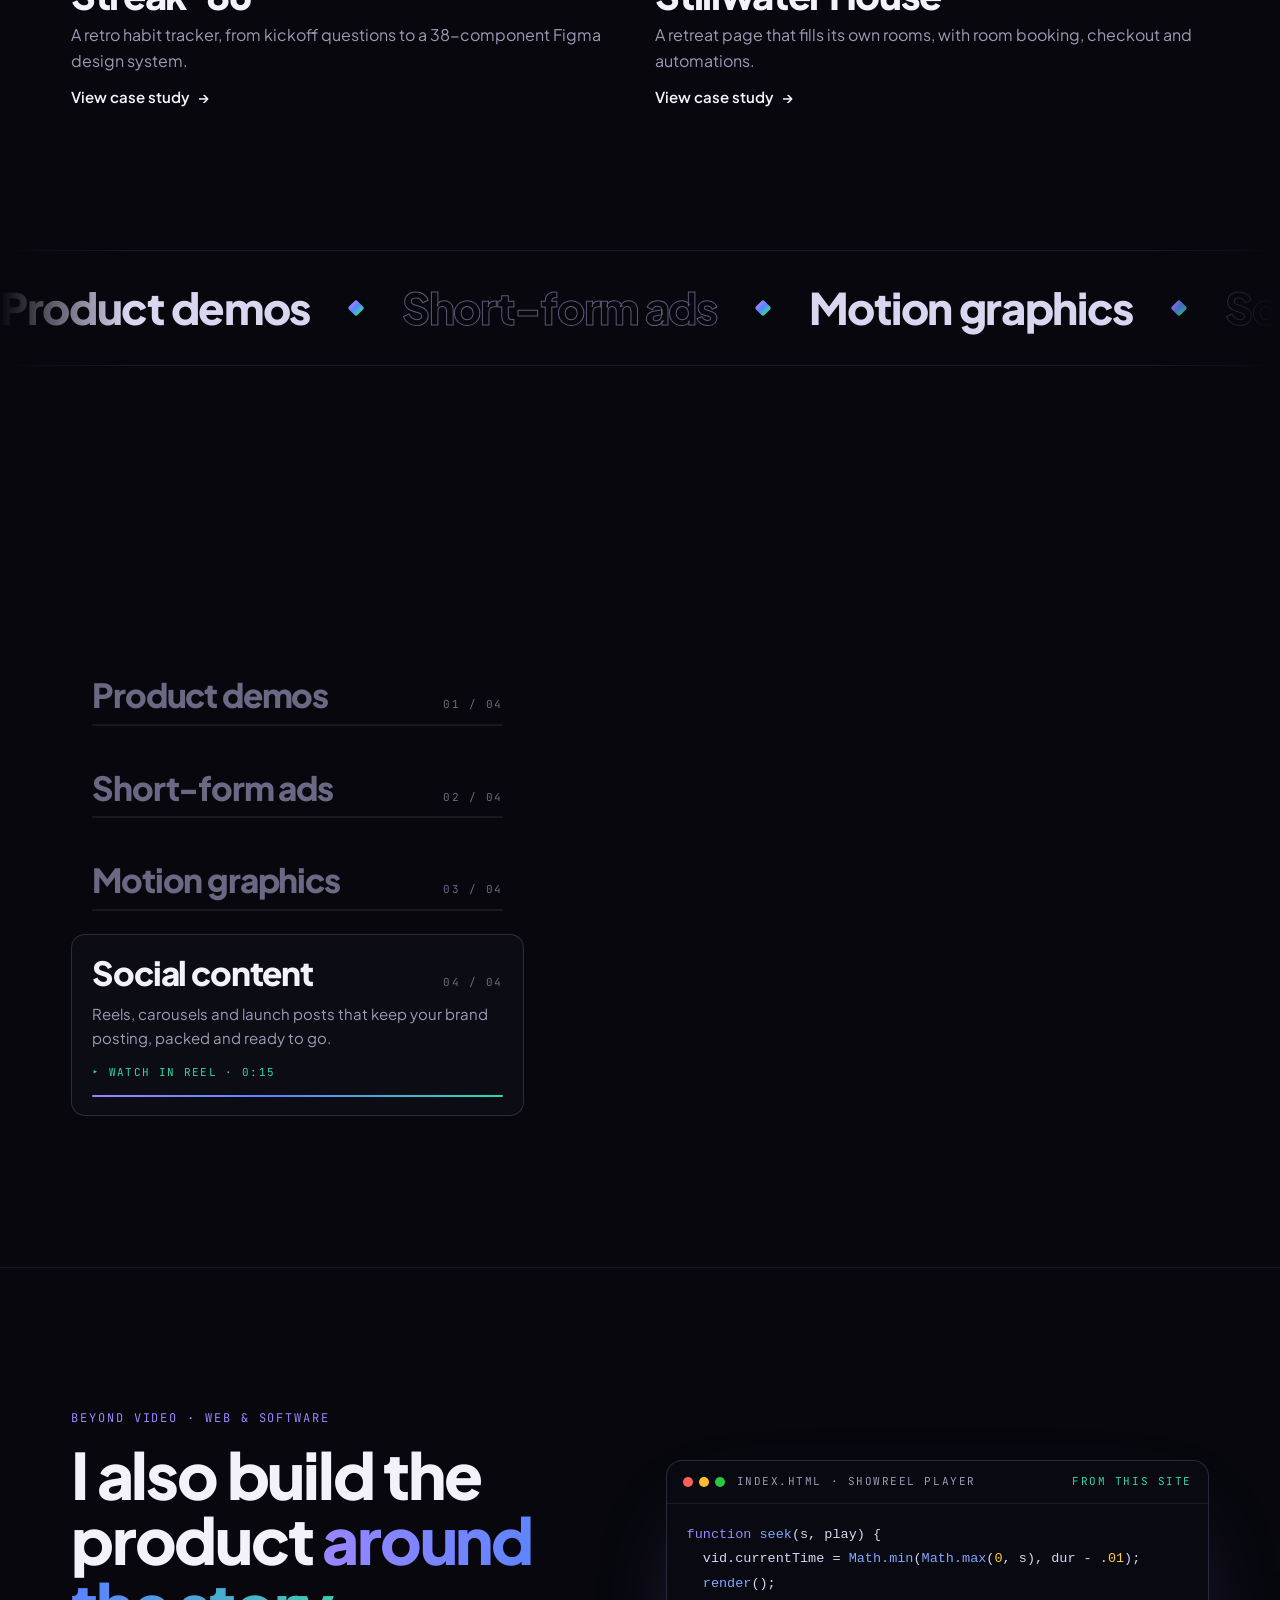
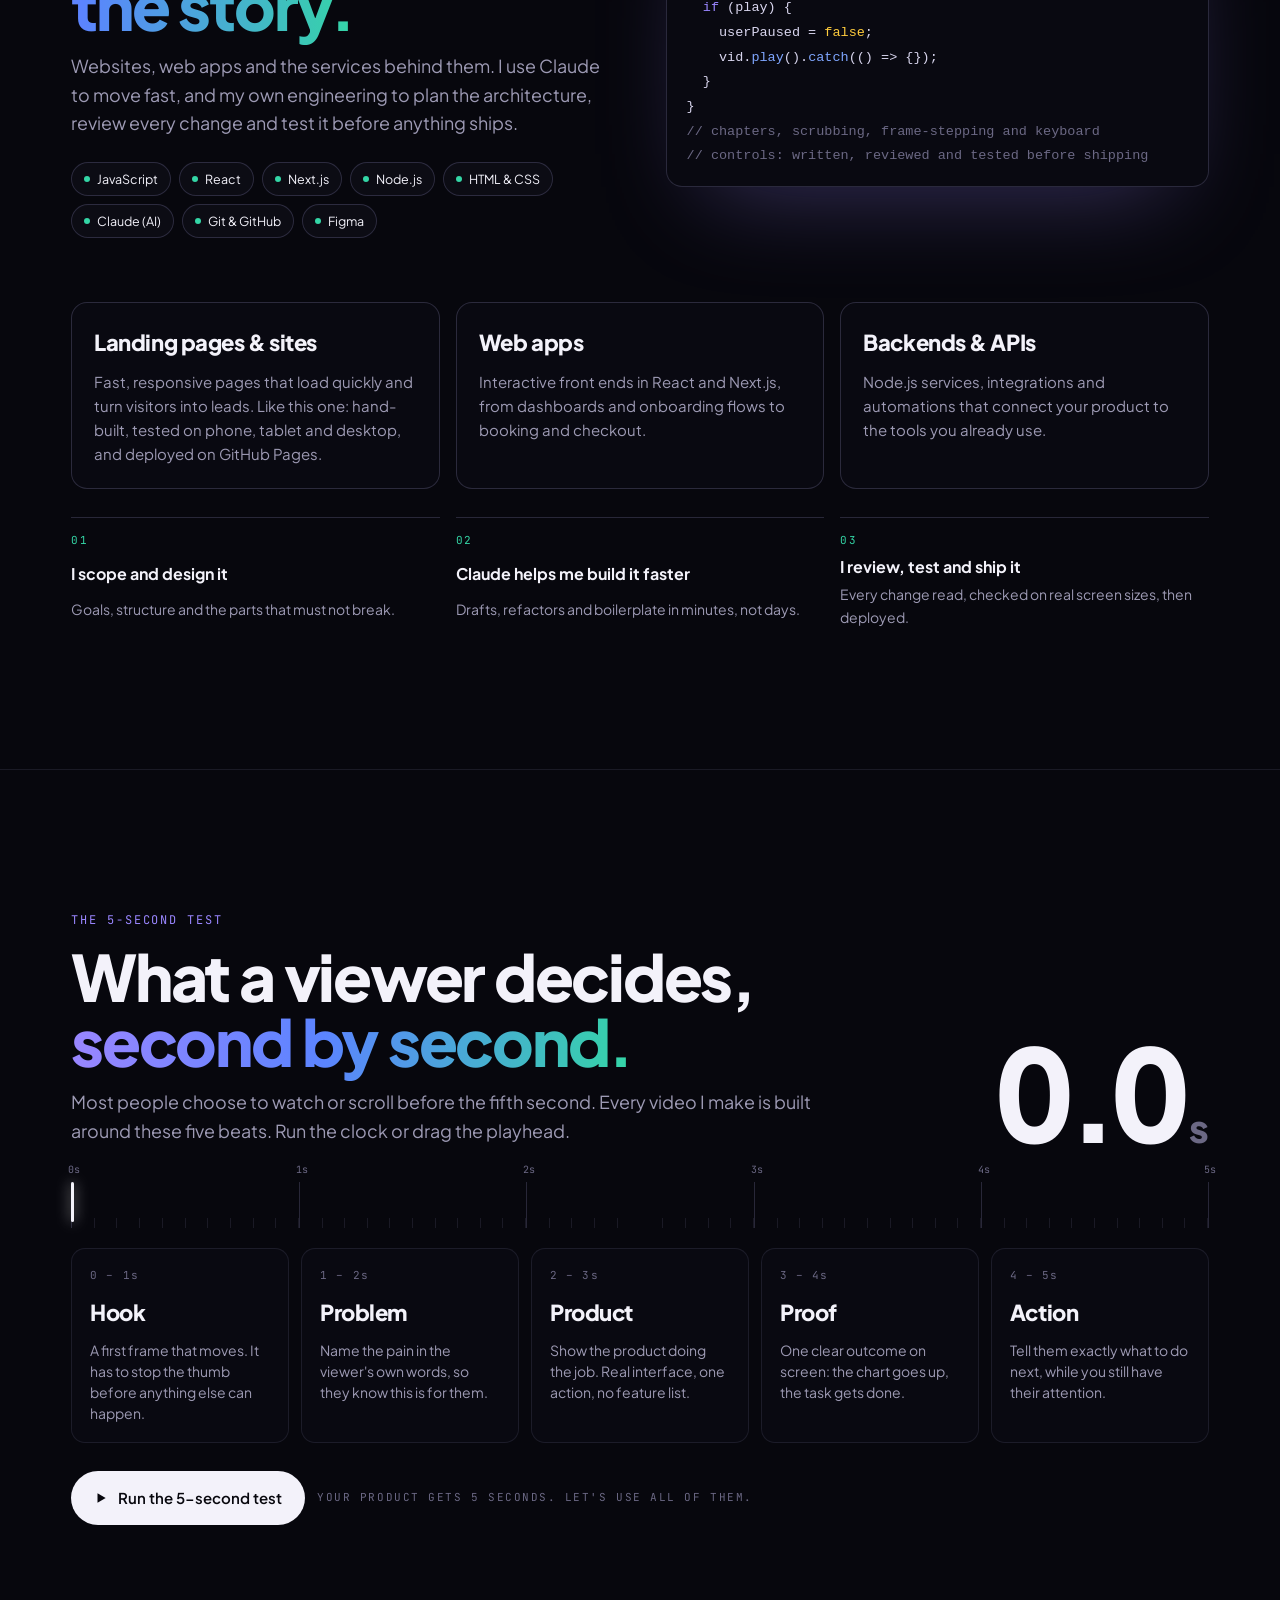
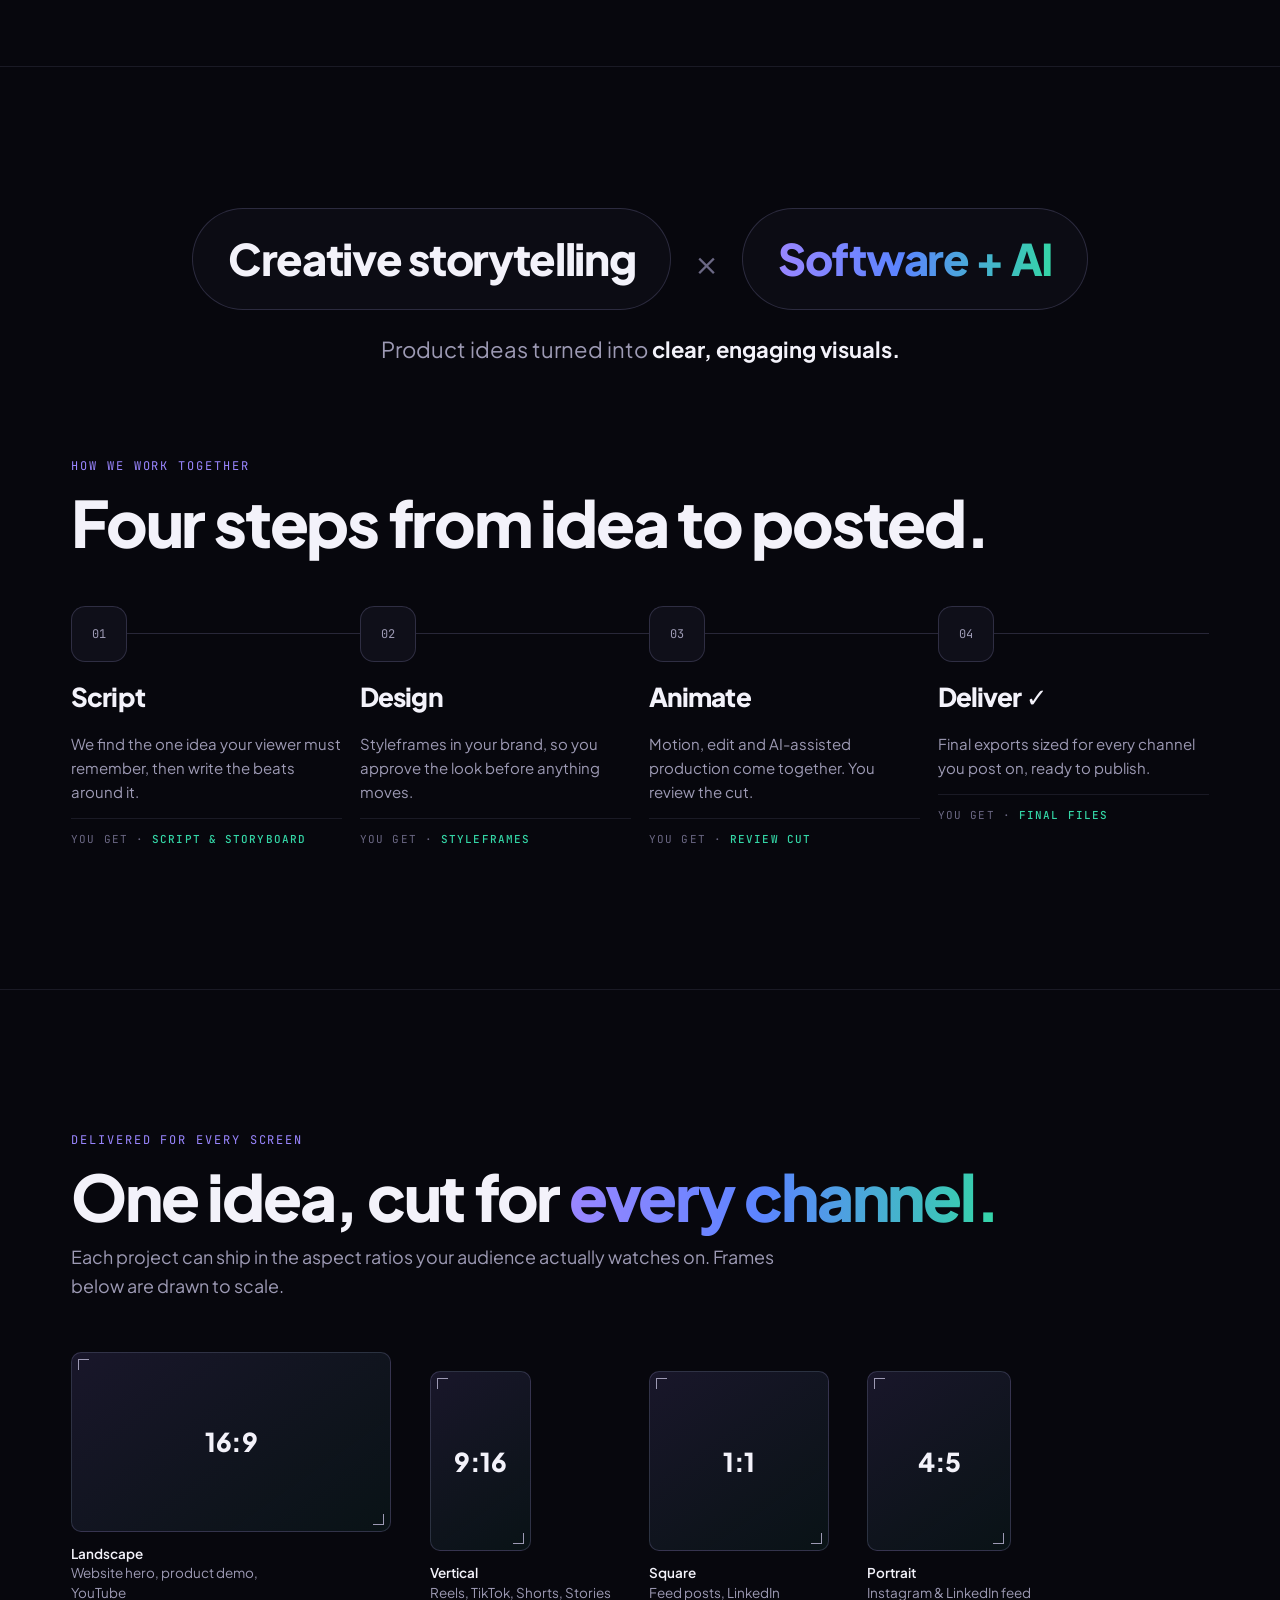
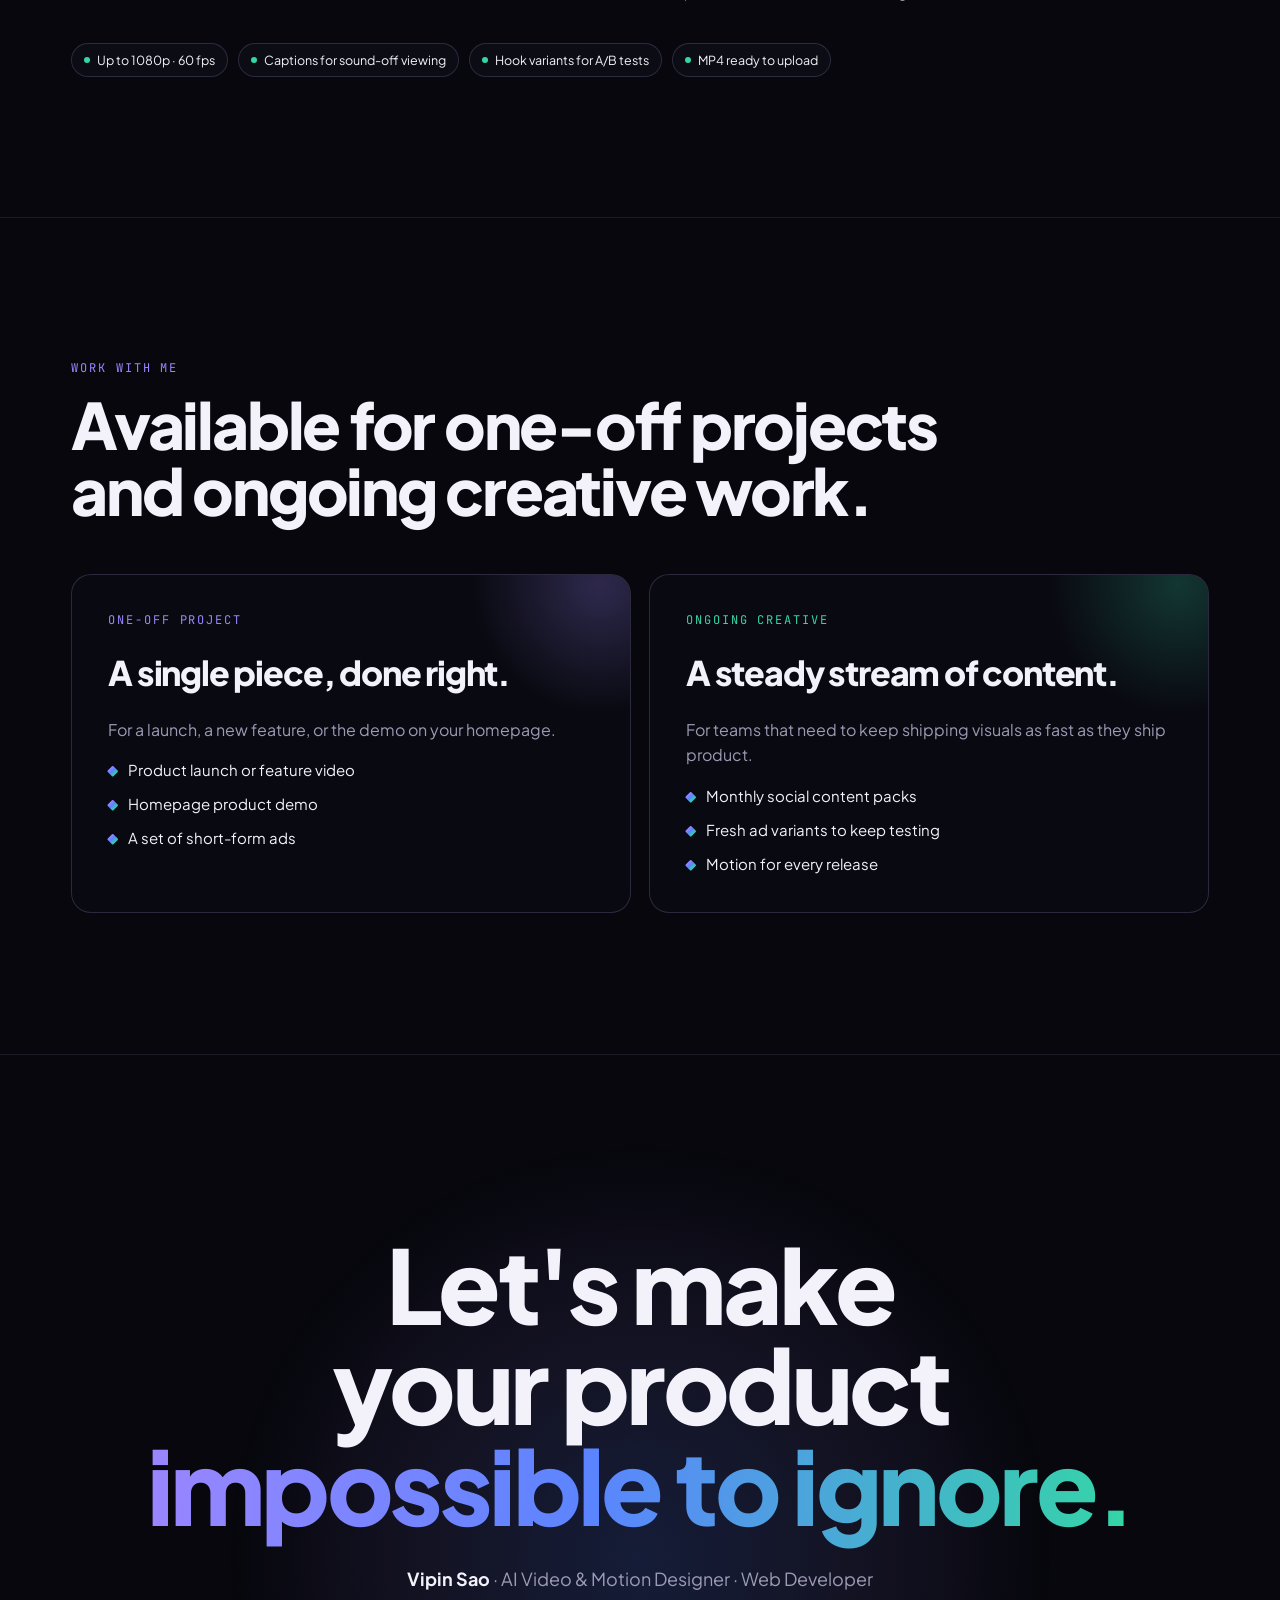
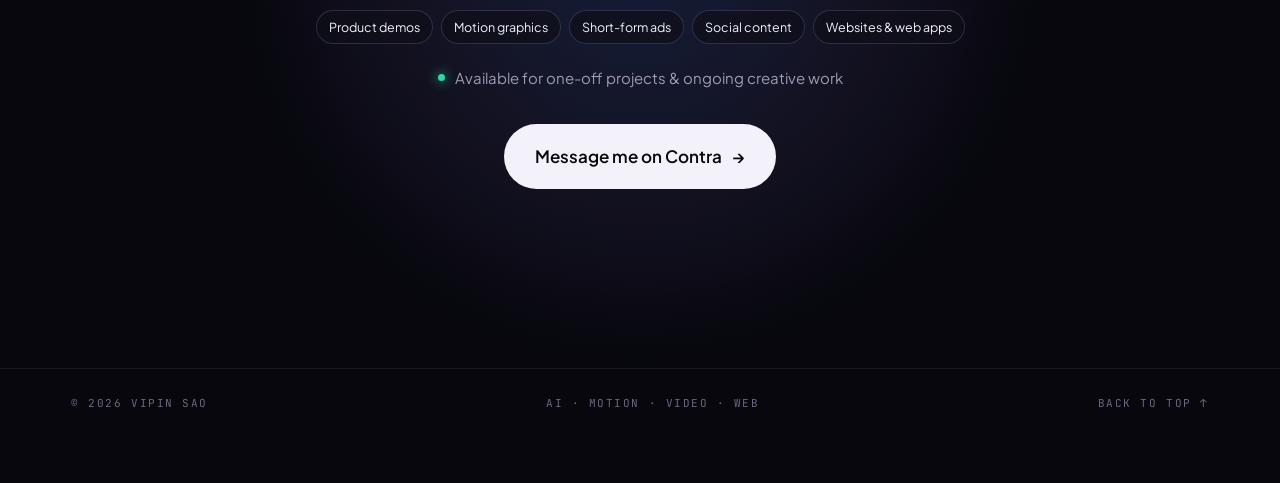
==== commit b13be862: "Smooth hero background, add tab title/icon and web & software section - Fix aurora animation running" ====
--- a/index.html
+++ b/index.html
@@ -3,9 +3,10 @@
 <head>
 <meta charset="utf-8">
 <meta name="viewport" content="width=device-width, initial-scale=1, viewport-fit=cover">
-<title>Vipin Sao Showreel</title>
-<meta name="description" content="Vipin Sao, AI-powered video and motion designer for SaaS and startups. Product demos, short-form ads, motion graphics and social content.">
-<meta property="og:title" content="Vipin Sao, AI Video & Motion Designer">
+<title>🎬 Vipin Sao Portfolio</title>
+<link rel="icon" href="data:image/svg+xml,%3Csvg xmlns=%27http://www.w3.org/2000/svg%27 viewBox=%270 0 100 100%27%3E%3Ctext y=%27.9em%27 font-size=%2790%27%3E%F0%9F%8E%AC%3C/text%3E%3C/svg%3E">
+<meta name="description" content="Vipin Sao, AI-powered video and motion designer for SaaS and startups. Product demos, short-form ads, motion graphics, social content, plus websites and web apps built with React, Next.js and Node.js.">
+<meta property="og:title" content="Vipin Sao, AI Video & Motion Designer + Web Developer">
 <meta property="og:description" content="Let's make your product impossible to ignore.">
 <meta property="og:image" content="assets/poster.jpg">
 <link rel="preconnect" href="https://fonts.googleapis.com">
@@ -49,8 +50,7 @@
 
 /* ---------- atmosphere ---------- */
 #aurora{position:fixed;inset:0;width:100%;height:100%;z-index:-2;pointer-events:none}
-.grain{position:fixed;inset:-50%;z-index:-1;pointer-events:none;opacity:.07;mix-blend-mode:overlay;animation:grain 1.2s steps(6) infinite}
-@keyframes grain{0%{transform:translate(0,0)}20%{transform:translate(-3%,2%)}40%{transform:translate(2%,-3%)}60%{transform:translate(-2%,-1%)}80%{transform:translate(3%,3%)}100%{transform:translate(0,0)}}
+.grain{position:fixed;inset:0;z-index:-1;pointer-events:none;opacity:.045;mix-blend-mode:overlay}
 
 /* ---------- viewfinder frame ---------- */
 .mono{font-family:var(--mono);font-size:11px;letter-spacing:.14em;text-transform:uppercase}
@@ -428,6 +428,31 @@
 .wcard:hover .wlink{color:var(--teal)}
 @media (max-width:720px){.work-grid{grid-template-columns:minmax(0,1fr)}}
 
+
+/* ---------- web & software ---------- */
+.build{padding-block:clamp(90px,11vw,150px);border-top:1px solid var(--line)}
+.build-grid{display:grid;grid-template-columns:minmax(0,1fr) minmax(0,1fr);gap:clamp(28px,4vw,64px);align-items:center}
+.stack{display:flex;flex-wrap:wrap;gap:8px;margin-top:10px}
+.code{margin:0;border:1px solid var(--line-2);border-radius:16px;background:rgba(10,10,18,.9);overflow:hidden;box-shadow:0 40px 100px -40px rgba(154,134,255,.35);min-width:0}
+.code figcaption{display:flex;align-items:center;gap:12px;padding:12px 16px;border-bottom:1px solid var(--line);color:var(--muted)}
+.code .lights{display:flex;gap:6px}.code .lights i{width:10px;height:10px;border-radius:50%;background:#3a3950}
+.code .lights i:nth-child(1){background:#ff5f57}.code .lights i:nth-child(2){background:#febc2e}.code .lights i:nth-child(3){background:#28c840}
+.code .live{margin-left:auto;color:var(--teal)}
+.code pre{margin:0;padding:18px 20px;overflow-x:auto;font:400 13.5px/1.75 var(--mono);color:#d9d6ef}
+.code .k{color:var(--violet)}.code .f{color:#7fa6ff}.code .n{color:var(--gold)}.code .c{color:var(--dim)}
+.offers{display:grid;grid-template-columns:repeat(3,minmax(0,1fr));gap:16px;margin-top:clamp(40px,5vw,64px)}
+.offer{border:1px solid var(--line-2);border-radius:16px;padding:22px;background:rgba(12,12,20,.6);display:grid;gap:10px;align-content:start;transition:border-color .3s,transform .4s var(--ease);min-width:0}
+.offer:hover{border-color:var(--violet);transform:translateY(-4px)}
+.offer h3{font-size:22px;font-weight:800;letter-spacing:-.02em}
+.offer p{margin:0;color:var(--muted);font-size:15px}
+.flow{list-style:none;margin:28px 0 0;padding:0;display:grid;grid-template-columns:repeat(3,minmax(0,1fr));gap:16px;counter-reset:f}
+.flow li{counter-increment:f;display:grid;gap:4px;padding-top:14px;border-top:1px solid var(--line-2);position:relative}
+.flow li::before{content:counter(f,decimal-leading-zero);font-family:var(--mono);font-size:11px;color:var(--teal);letter-spacing:.12em}
+.flow b{font-size:16px}
+.flow span{color:var(--muted);font-size:14px}
+@media (max-width:1020px){.build-grid{grid-template-columns:minmax(0,1fr)}}
+@media (max-width:720px){.offers,.flow{grid-template-columns:minmax(0,1fr)}}
+
 /* ---------- responsive ---------- */
 @media (max-width:1020px){
   .chapters{grid-template-columns:repeat(4,minmax(0,1fr))}
@@ -457,13 +482,12 @@
   .beats{grid-template-columns:minmax(0,1fr)}
   .steps{grid-template-columns:minmax(0,1fr)}
   .eng-grid{grid-template-columns:minmax(0,1fr)}
-  .hud .tc .scene{display:none}
+  .hud{display:none}
   .mg .dots i{transform:rotate(calc(var(--k) * 22.5deg)) translateY(-120px)}
 }
 @media (prefers-reduced-motion:reduce){
   *,*::before,*::after{animation-duration:.001ms!important;animation-iteration-count:1!important;animation-delay:0s!important;transition-duration:.001ms!important}
   html{scroll-behavior:auto}
-  .grain{animation:none}
   .track{animation:none;flex-wrap:wrap;width:auto}
 }
 </style>
@@ -479,7 +503,7 @@
     <a href="#reel" data-sec="reel">Reel</a>
     <a href="#work" data-sec="work">Work</a>
     <a href="#make" data-sec="make">Services</a>
-    <a href="#five" data-sec="five">5s test</a>
+    <a href="#build" data-sec="build">Web</a>
     <a href="#process" data-sec="process">Process</a>
     <a class="cta-mini contra-link" href="https://contra.com/vipin_sao_z8eilxkm/work?r=vipin_sao_z8eilxkm" target="_blank" rel="noopener">Hire me</a>
   </nav>
@@ -503,7 +527,7 @@
       <div class="intro">
         <span class="hi">Hi, I'm</span>
         <span class="name">Vipin Sao</span>
-        <p class="role"><strong>AI-Powered Video &amp; Motion Designer</strong> for <span class="grad" style="font-weight:600">SaaS &amp; Startups</span>. I turn product ideas into clear, engaging visuals.</p>
+        <p class="role"><strong>AI Video &amp; Motion Designer + Web Developer</strong> for <span class="grad" style="font-weight:600">SaaS &amp; Startups</span>. I turn product ideas into clear, engaging visuals, and build the websites and web apps around them with React, Next.js and Node.js.</p>
       </div>
       <div class="hero-cta">
         <button class="btn btn-solid magnetic" id="heroPlay" type="button"><svg width="14" height="14" viewBox="0 0 24 24" aria-hidden="true"><path d="M6 4l14 8-14 8z" fill="currentColor"/></svg>Play showreel</button>
@@ -699,6 +723,47 @@
     </div>
   </section>
 
+
+  <!-- WEB & SOFTWARE -->
+  <section class="build" id="build" data-scene="Web &amp; software">
+    <div class="wrap">
+      <div class="build-grid">
+        <div class="sec-head reveal" style="margin:0">
+          <span class="eyebrow">Beyond video · Web &amp; software</span>
+          <h2>I also build the product <span class="grad">around the story.</span></h2>
+          <p class="lede">Websites, web apps and the services behind them. I use Claude to move fast, and my own engineering to plan the architecture, review every change and test it before anything ships.</p>
+          <div class="stack" aria-label="Tech stack">
+            <span class="chip"><i></i>JavaScript</span><span class="chip"><i></i>React</span><span class="chip"><i></i>Next.js</span><span class="chip"><i></i>Node.js</span>
+            <span class="chip"><i></i>HTML &amp; CSS</span><span class="chip"><i></i>Claude (AI)</span><span class="chip"><i></i>Git &amp; GitHub</span><span class="chip"><i></i>Figma</span>
+          </div>
+        </div>
+        <figure class="code reveal" aria-label="Code excerpt from this website's showreel player">
+          <figcaption class="mono"><span class="lights"><i></i><i></i><i></i></span>index.html · showreel player<span class="live">From this site</span></figcaption>
+<pre><code><span class="k">function</span> <span class="f">seek</span>(s, play) {
+  vid.currentTime = <span class="f">Math.min</span>(<span class="f">Math.max</span>(<span class="n">0</span>, s), dur - <span class="n">.01</span>);
+  <span class="f">render</span>();
+  <span class="k">if</span> (play) {
+    userPaused = <span class="n">false</span>;
+    vid.<span class="f">play</span>().<span class="f">catch</span>(() => {});
+  }
+}
+<span class="c">// chapters, scrubbing, frame-stepping and keyboard
+// controls: written, reviewed and tested before shipping</span></code></pre>
+        </figure>
+      </div>
+      <div class="offers">
+        <div class="offer reveal"><h3>Landing pages &amp; sites</h3><p>Fast, responsive pages that load quickly and turn visitors into leads. Like this one: hand-built, tested on phone, tablet and desktop, and deployed on GitHub Pages.</p></div>
+        <div class="offer reveal"><h3>Web apps</h3><p>Interactive front ends in React and Next.js, from dashboards and onboarding flows to booking and checkout.</p></div>
+        <div class="offer reveal"><h3>Backends &amp; APIs</h3><p>Node.js services, integrations and automations that connect your product to the tools you already use.</p></div>
+      </div>
+      <ol class="flow reveal" aria-label="How Claude fits into my process">
+        <li><b>I scope and design it</b><span>Goals, structure and the parts that must not break.</span></li>
+        <li><b>Claude helps me build it faster</b><span>Drafts, refactors and boilerplate in minutes, not days.</span></li>
+        <li><b>I review, test and ship it</b><span>Every change read, checked on real screen sizes, then deployed.</span></li>
+      </ol>
+    </div>
+  </section>
+
   <!-- 5 SECOND TEST -->
   <section class="five-test" id="five" data-scene="5-second test">
     <div class="wrap">
@@ -801,8 +866,8 @@
     <div class="halo" aria-hidden="true"></div>
     <div class="wrap">
       <h2 class="reveal">Let's make your product<br><span class="grad">impossible to ignore.</span></h2>
-      <p class="who"><b>Vipin Sao</b> · AI Video &amp; Motion Designer</p>
-      <div class="tags"><span class="chip">Product demos</span><span class="chip">Motion graphics</span><span class="chip">Short-form ads</span><span class="chip">Social content</span></div>
+      <p class="who"><b>Vipin Sao</b> · AI Video &amp; Motion Designer · Web Developer</p>
+      <div class="tags"><span class="chip">Product demos</span><span class="chip">Motion graphics</span><span class="chip">Short-form ads</span><span class="chip">Social content</span><span class="chip">Websites &amp; web apps</span></div>
       <p class="avail"><span class="dot"></span>Available for one-off projects &amp; ongoing creative work</p>
       <a class="btn btn-solid magnetic contra-link" href="https://contra.com/vipin_sao_z8eilxkm/work?r=vipin_sao_z8eilxkm" target="_blank" rel="noopener">Message me on Contra <span class="arr" aria-hidden="true">→</span></a>
     </div>
@@ -810,7 +875,7 @@
 </main>
 
 <footer>
-  <div class="wrap mono"><span>© 2026 Vipin Sao</span><span>AI · Motion · Video</span><a href="#top">Back to top ↑</a></div>
+  <div class="wrap mono"><span>© 2026 Vipin Sao</span><span>AI · Motion · Video · Web</span><a href="#top">Back to top ↑</a></div>
 </footer>
 
 <script>
@@ -824,34 +889,42 @@
 const $ = (s, r = document) => r.querySelector(s);
 const $$ = (s, r = document) => [...r.querySelectorAll(s)];
 
-/* ---------- aurora background (low-res canvas = free blur) ---------- */
+/* ---------- aurora background: slow drift, eased pointer + scroll ---------- */
 (() => {
   const c = $('#aurora'), g = c.getContext('2d');
-  let w, h, mx = .5, my = .3, t = Math.random() * 100;
+  let w, h;
+  // each orb loops on its own slow period (seconds) so the light never repeats in sync
   const orbs = [
-    {x:.18,y:.12,r:.55,c:[122,70,255],a:.55,s:.00011},
-    {x:.62,y:.62,r:.45,c:[20,170,130],a:.32,s:.00016},
-    {x:.88,y:.85,r:.5, c:[40,80,255], a:.45,s:.00013}
+    {x:.20,y:.14,r:.60,c:[122,70,255],a:.50,px:61,py:47,ax:.07,ay:.05,ph:0},
+    {x:.62,y:.60,r:.48,c:[22,168,132],a:.26,px:73,py:53,ax:.08,ay:.06,ph:2.1},
+    {x:.86,y:.84,r:.55,c:[42,84,255], a:.40,px:67,py:59,ax:.06,ay:.06,ph:4.2}
   ];
-  const size = () => { w = c.width = Math.ceil(innerWidth / 6); h = c.height = Math.ceil(innerHeight / 6); };
+  const tgt = {x:.5, y:.4, s:0}, cur = {x:.5, y:.4, s:0};
+  const size = () => { w = c.width = Math.ceil(innerWidth / 4); h = c.height = Math.ceil(innerHeight / 4); };
   size(); addEventListener('resize', size);
-  addEventListener('pointermove', e => { mx = e.clientX / innerWidth; my = e.clientY / innerHeight; });
-  const draw = () => {
+  addEventListener('pointermove', e => { tgt.x = e.clientX / innerWidth; tgt.y = e.clientY / innerHeight; }, {passive:true});
+  const TAU = Math.PI * 2;
+  const draw = sec => {
+    tgt.s = scrollY / Math.max(1, document.documentElement.scrollHeight - innerHeight);
+    // ease toward pointer/scroll so the light glides instead of jumping
+    cur.x += (tgt.x - cur.x) * .03; cur.y += (tgt.y - cur.y) * .03; cur.s += (tgt.s - cur.s) * .06;
+    g.globalCompositeOperation = 'source-over';
     g.fillStyle = '#07070d'; g.fillRect(0, 0, w, h);
     g.globalCompositeOperation = 'lighter';
-    const sy = scrollY / Math.max(1, document.body.scrollHeight - innerHeight);
     orbs.forEach((o, i) => {
-      const ox = (o.x + Math.sin(t * o.s * 1000 + i * 2) * .08 + (mx - .5) * .06 * (i + 1)) * w;
-      const oy = ((o.y + Math.cos(t * o.s * 900 + i) * .07 + (my - .5) * .05) - sy * .15 * (i - 1)) * h;
+      const ox = (o.x + Math.sin(sec / o.px * TAU + o.ph) * o.ax + (cur.x - .5) * .035 * (i + 1)) * w;
+      const oy = (o.y + Math.cos(sec / o.py * TAU + o.ph) * o.ay + (cur.y - .5) * .03 - cur.s * .12 * (i - 1)) * h;
       const r = o.r * Math.max(w, h);
       const grd = g.createRadialGradient(ox, oy, 0, ox, oy, r);
-      grd.addColorStop(0, `rgba(${o.c},${o.a})`); grd.addColorStop(1, `rgba(${o.c},0)`);
+      grd.addColorStop(0, `rgba(${o.c},${o.a})`);
+      grd.addColorStop(.45, `rgba(${o.c},${o.a * .45})`);
+      grd.addColorStop(1, `rgba(${o.c},0)`);
       g.fillStyle = grd; g.fillRect(0, 0, w, h);
     });
-    g.globalCompositeOperation = 'source-over';
   };
-  const loop = () => { t += 16; draw(); if (!reduce) requestAnimationFrame(loop); };
-  loop();
+  const t0 = performance.now() - Math.random() * 30000;
+  const loop = now => { draw((now - t0) / 1000); requestAnimationFrame(loop); };
+  if (reduce) draw(0); else requestAnimationFrame(loop);
 })();
 
 /* ---------- film grain ---------- */
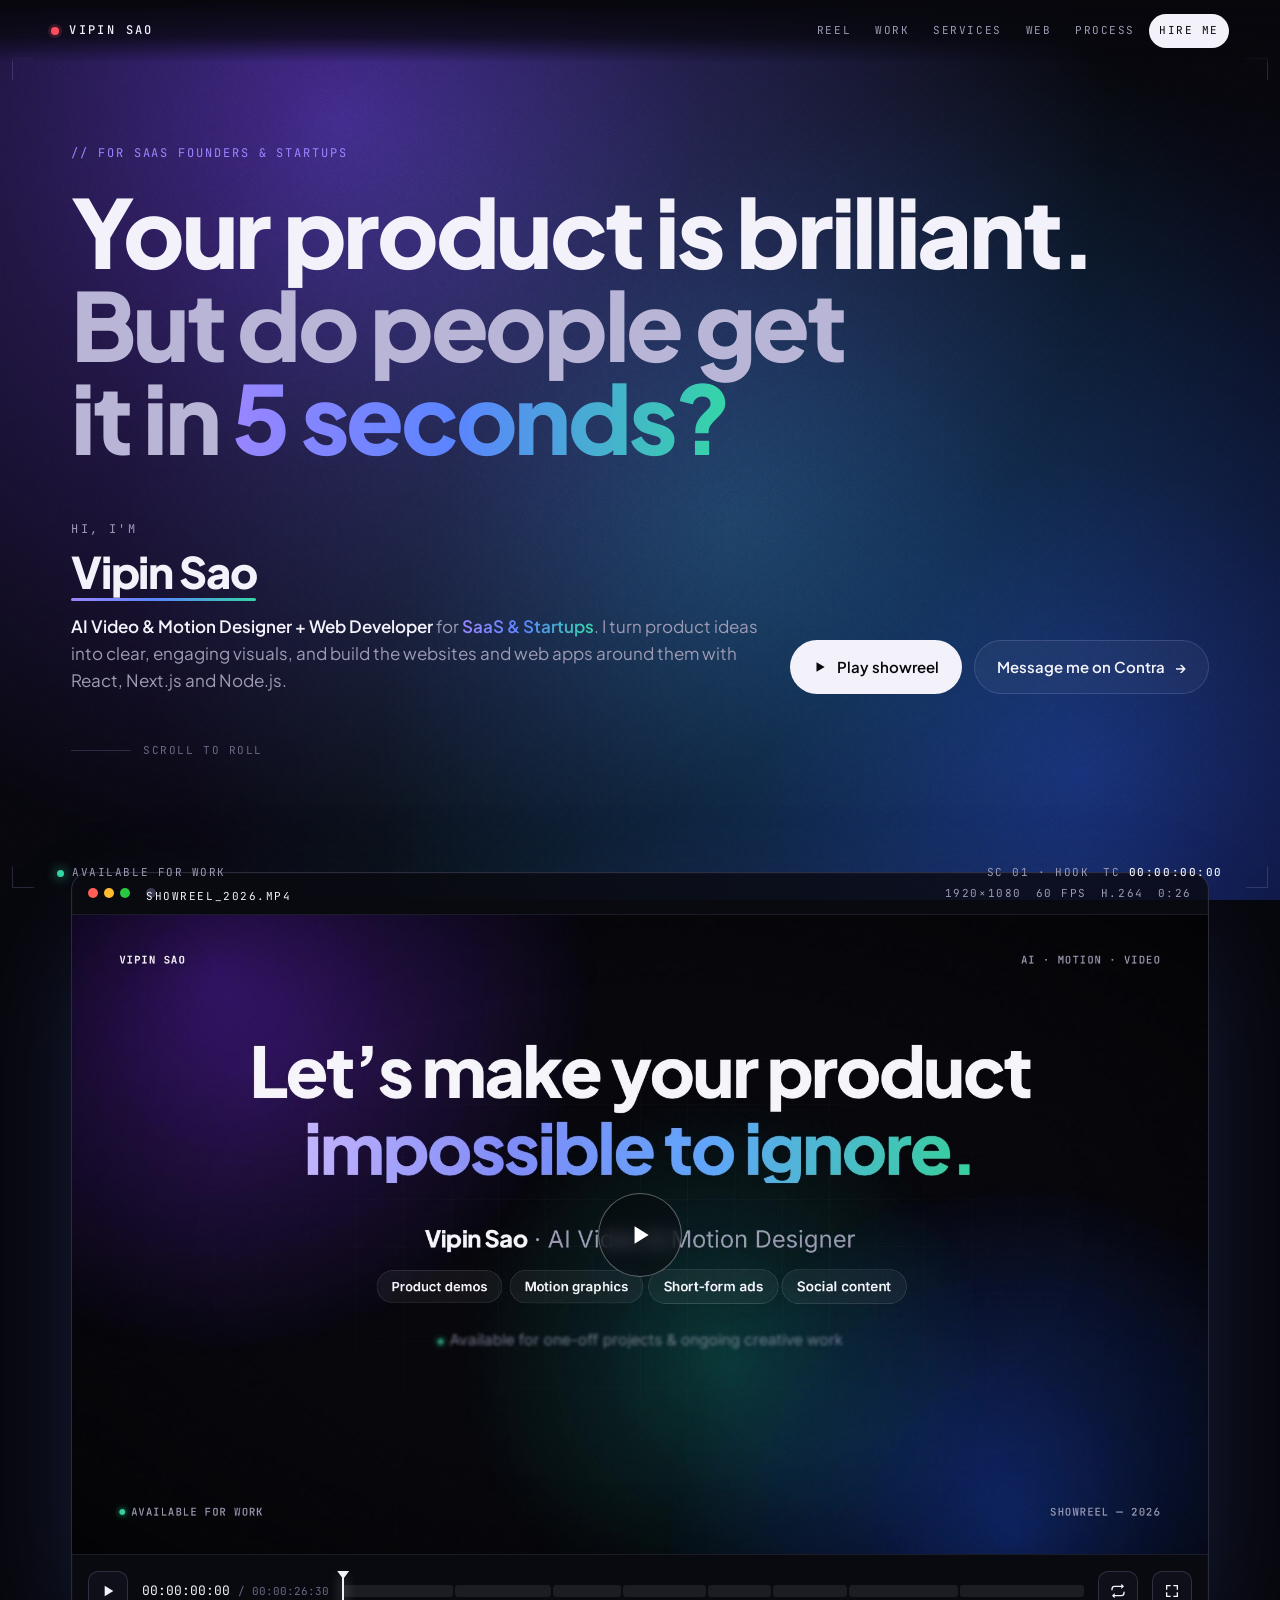
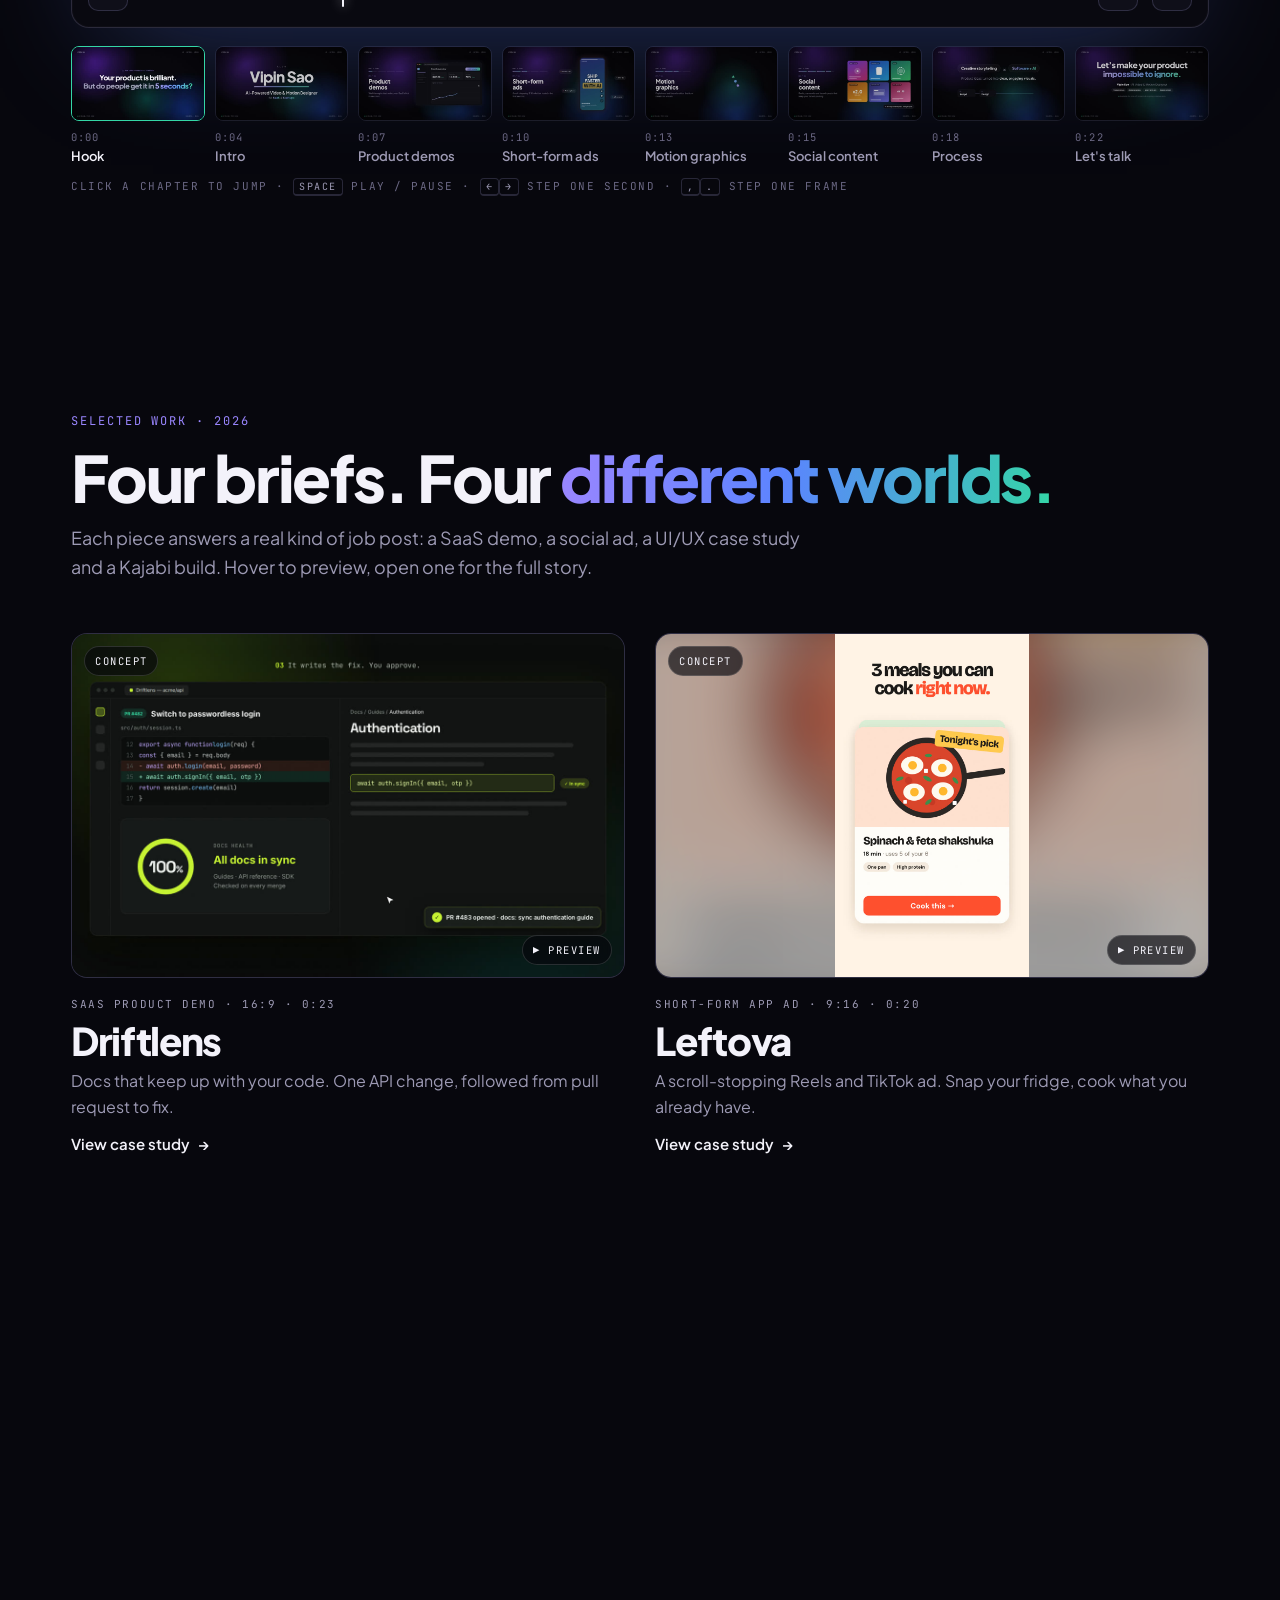
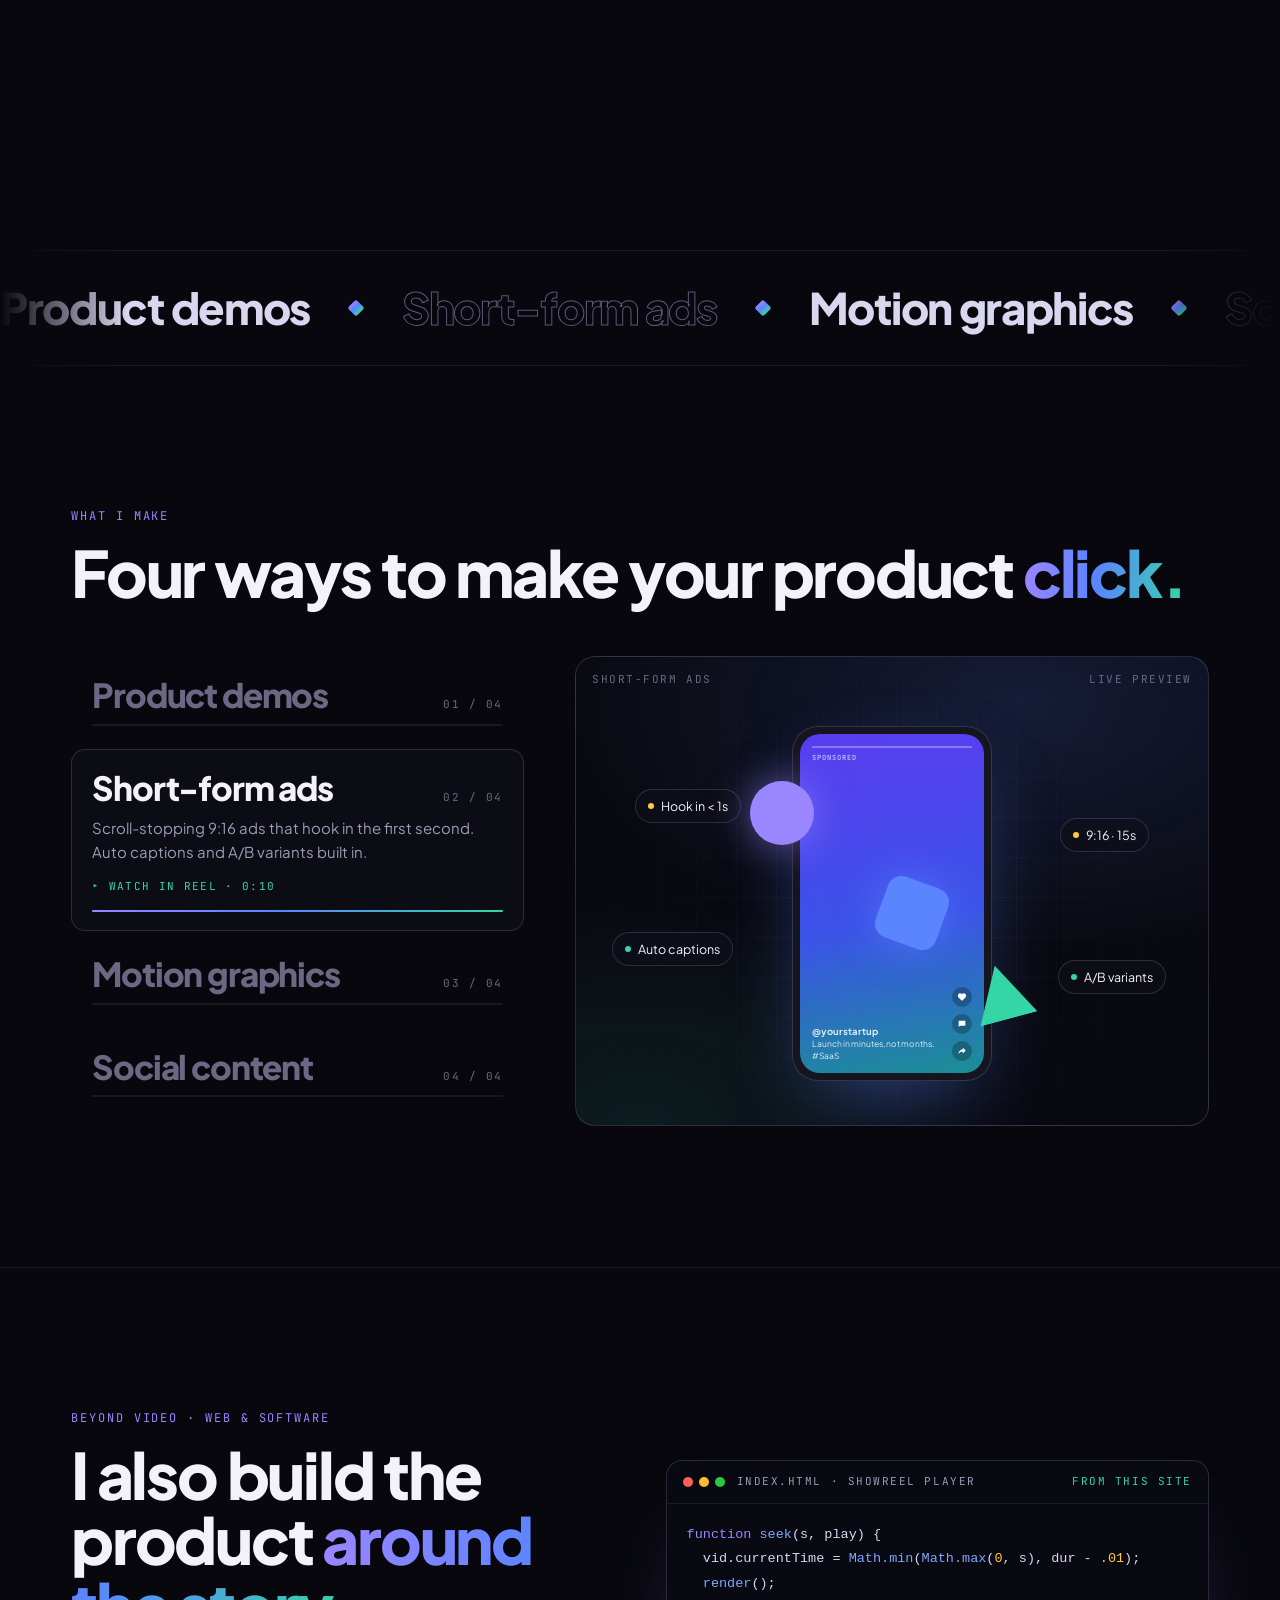
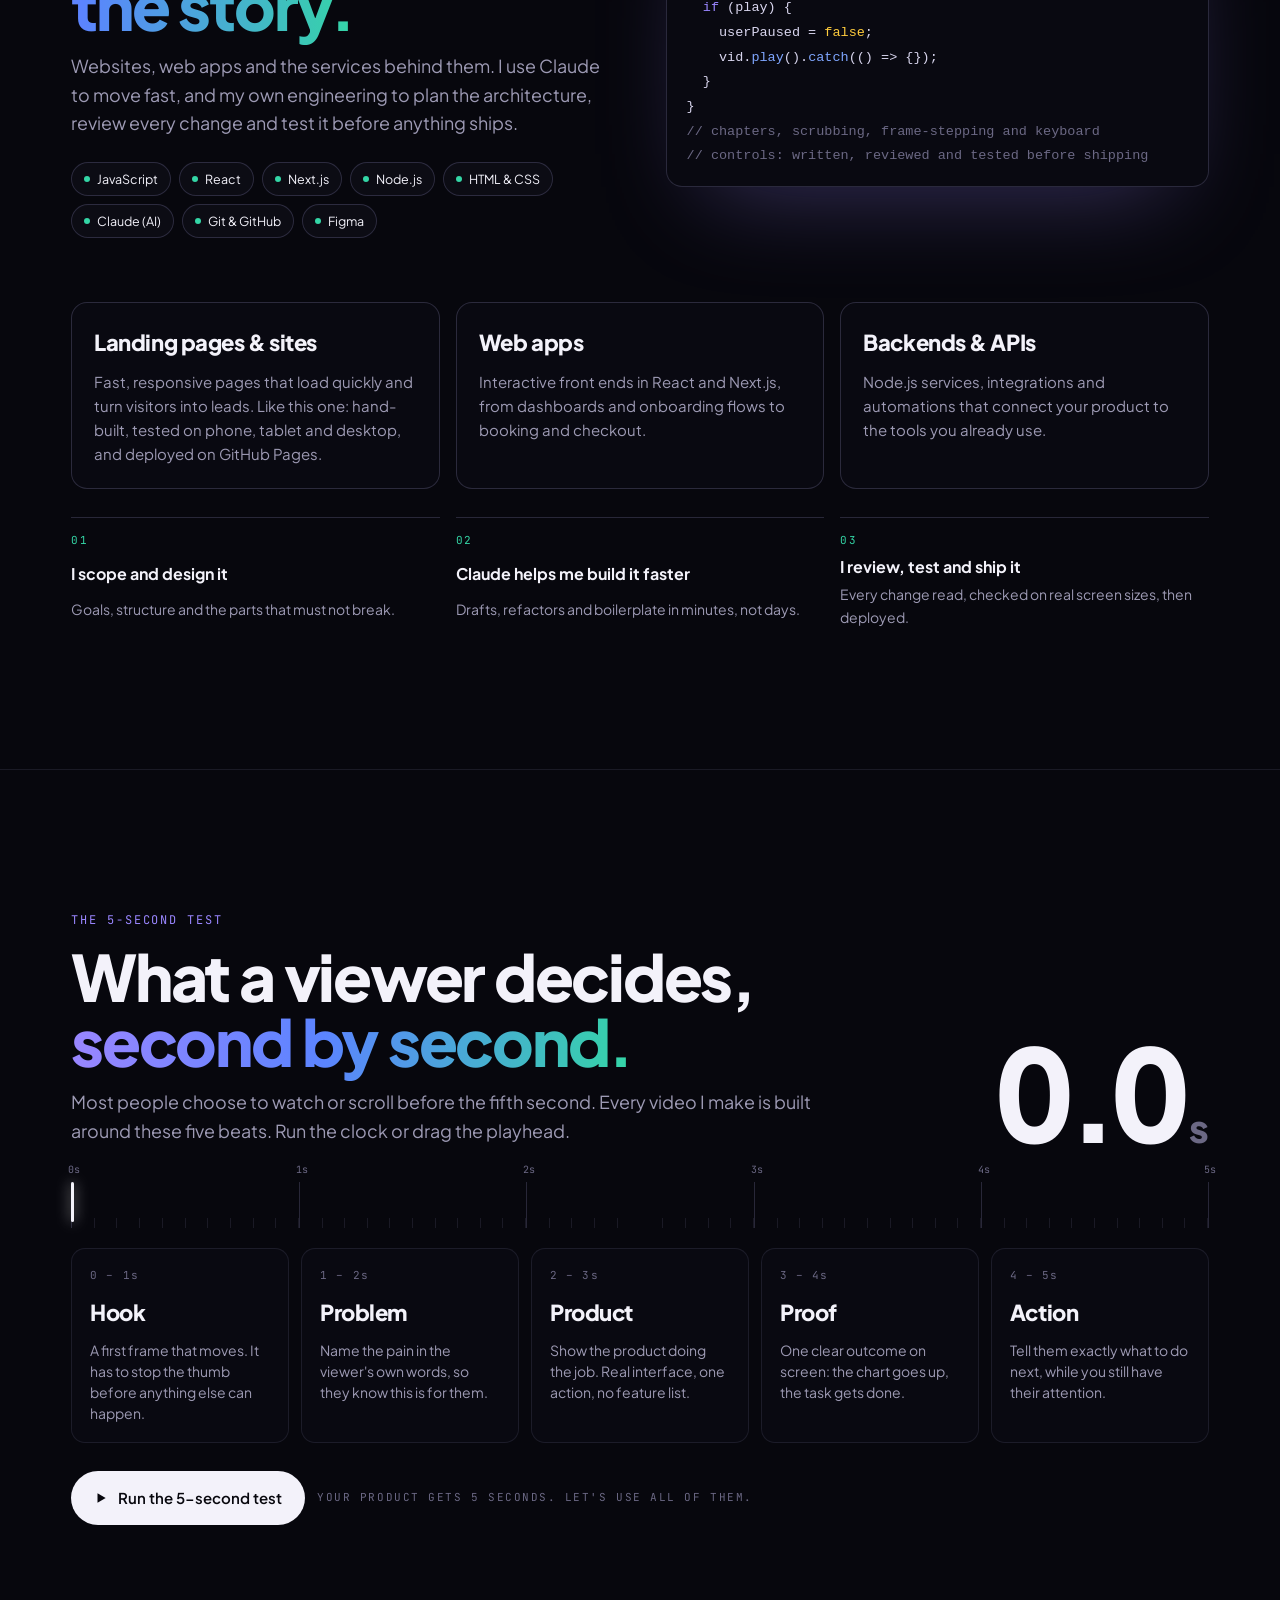
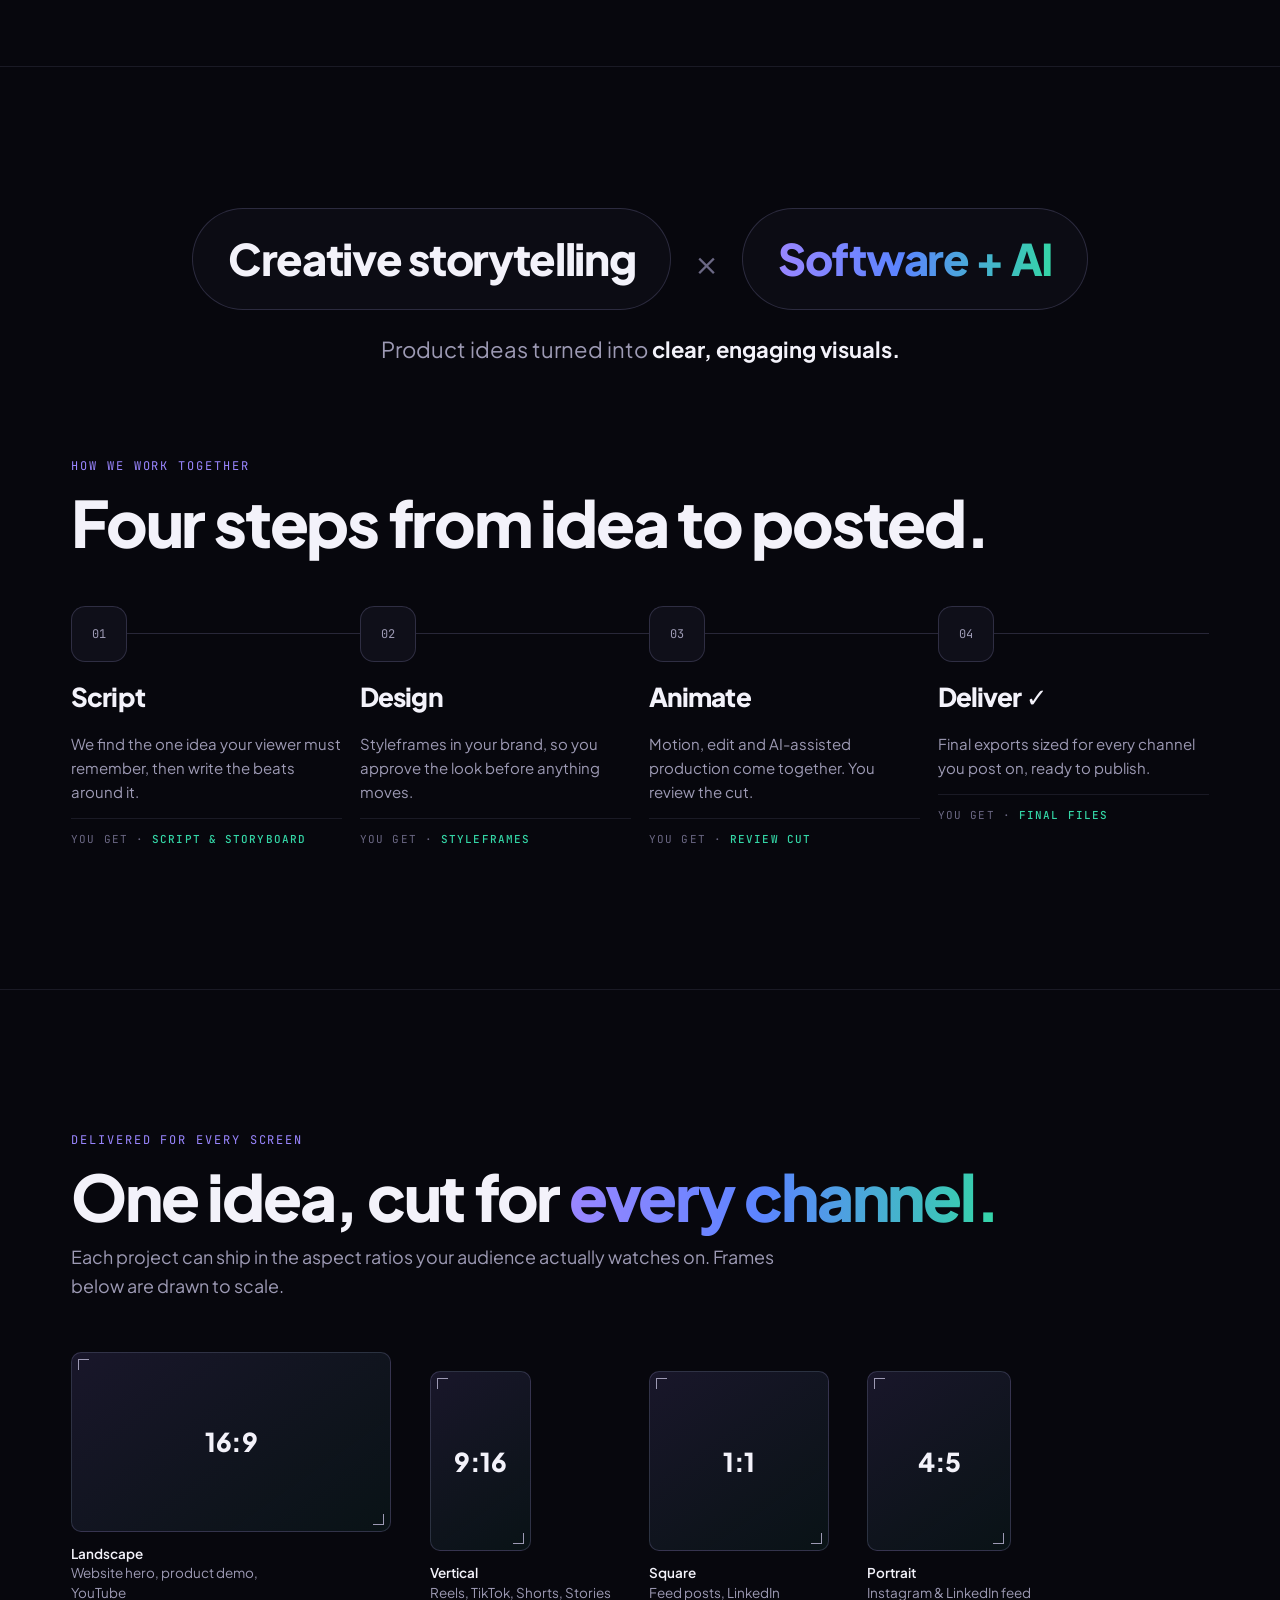
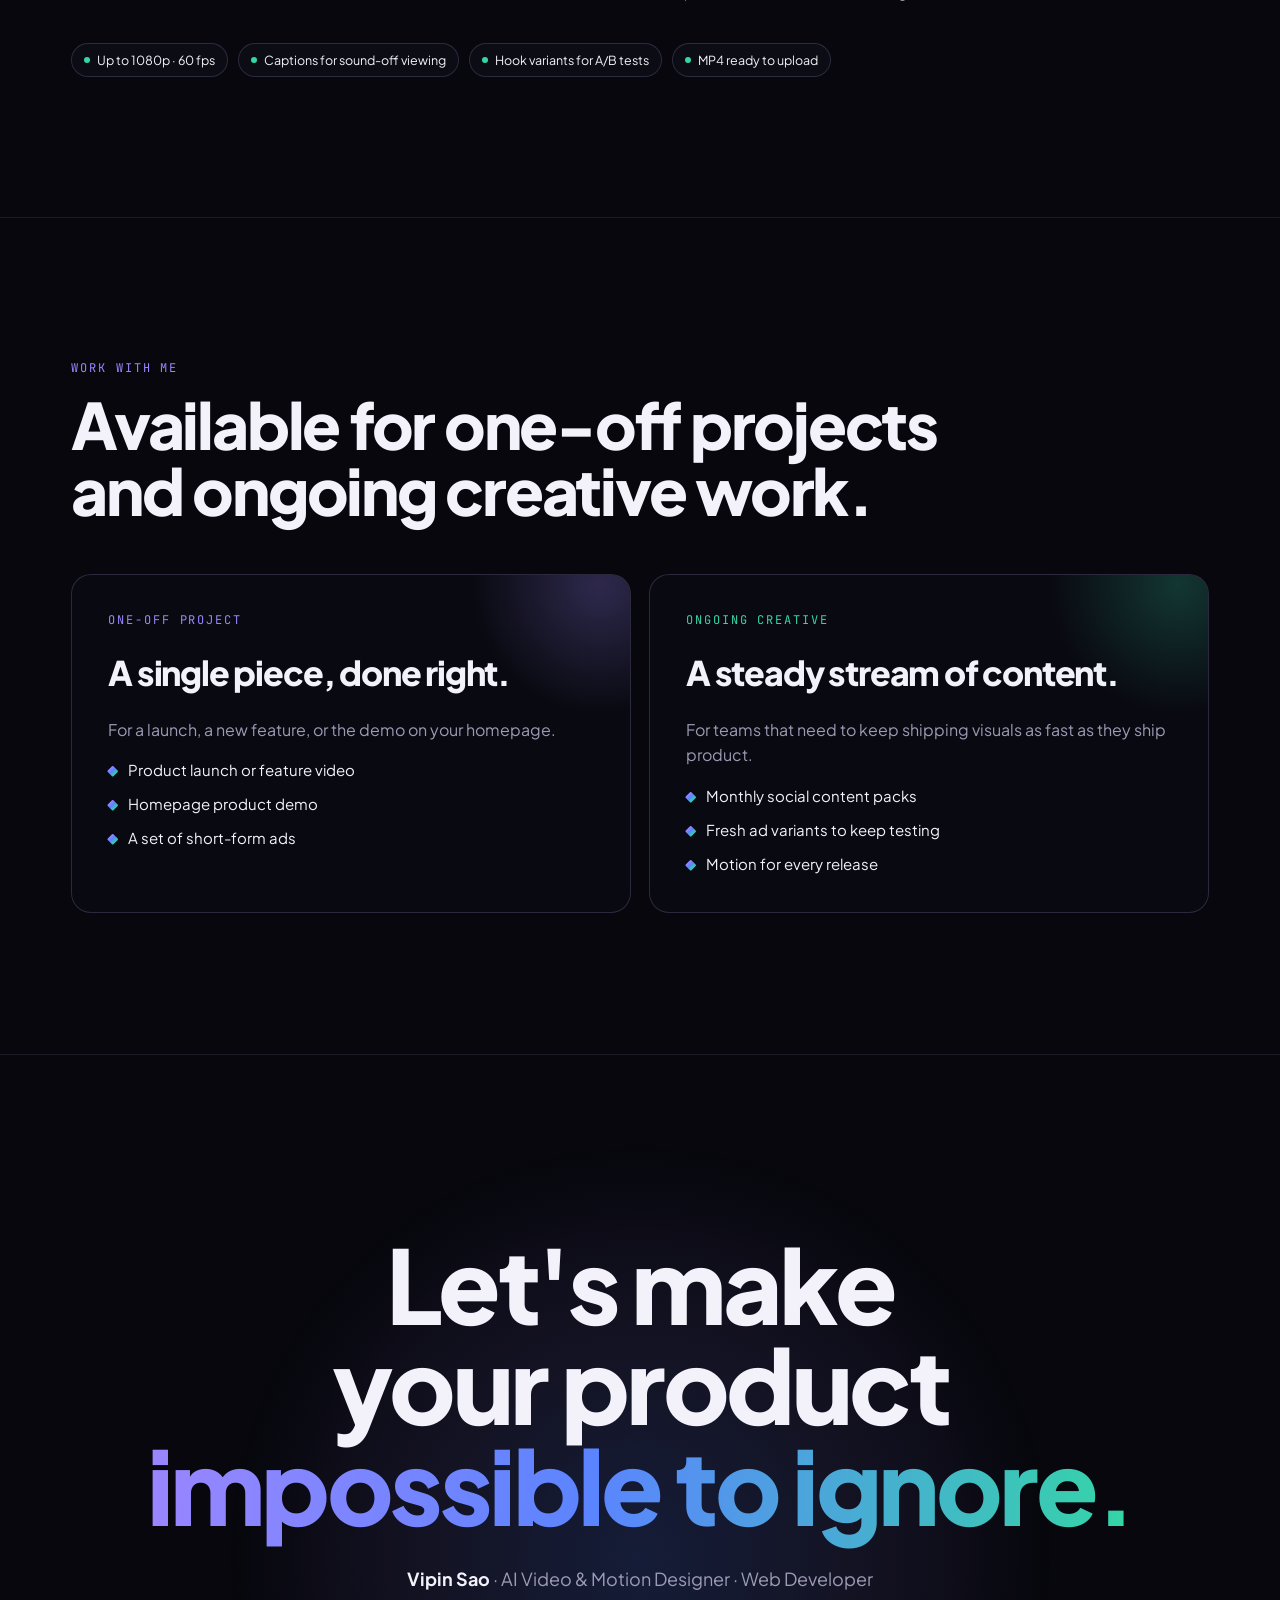
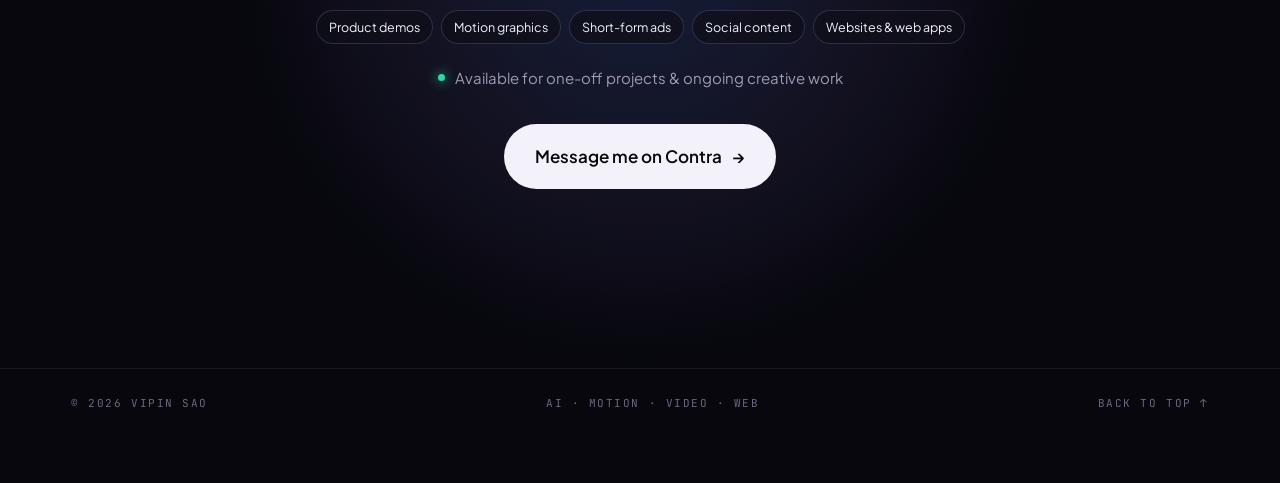
==== commit fa8b540b: "Drop duplicate emoji from tab titles; keep the 🎬 tab icon Co-Authored-By: Claude Opus 5.5 <noreply@a" ====
--- a/index.html
+++ b/index.html
@@ -3,7 +3,7 @@
 <head>
 <meta charset="utf-8">
 <meta name="viewport" content="width=device-width, initial-scale=1, viewport-fit=cover">
-<title>🎬 Vipin Sao Portfolio</title>
+<title>Vipin Sao Portfolio</title>
 <link rel="icon" href="data:image/svg+xml,%3Csvg xmlns=%27http://www.w3.org/2000/svg%27 viewBox=%270 0 100 100%27%3E%3Ctext y=%27.9em%27 font-size=%2790%27%3E%F0%9F%8E%AC%3C/text%3E%3C/svg%3E">
 <meta name="description" content="Vipin Sao, AI-powered video and motion designer for SaaS and startups. Product demos, short-form ads, motion graphics, social content, plus websites and web apps built with React, Next.js and Node.js.">
 <meta property="og:title" content="Vipin Sao, AI Video & Motion Designer + Web Developer">
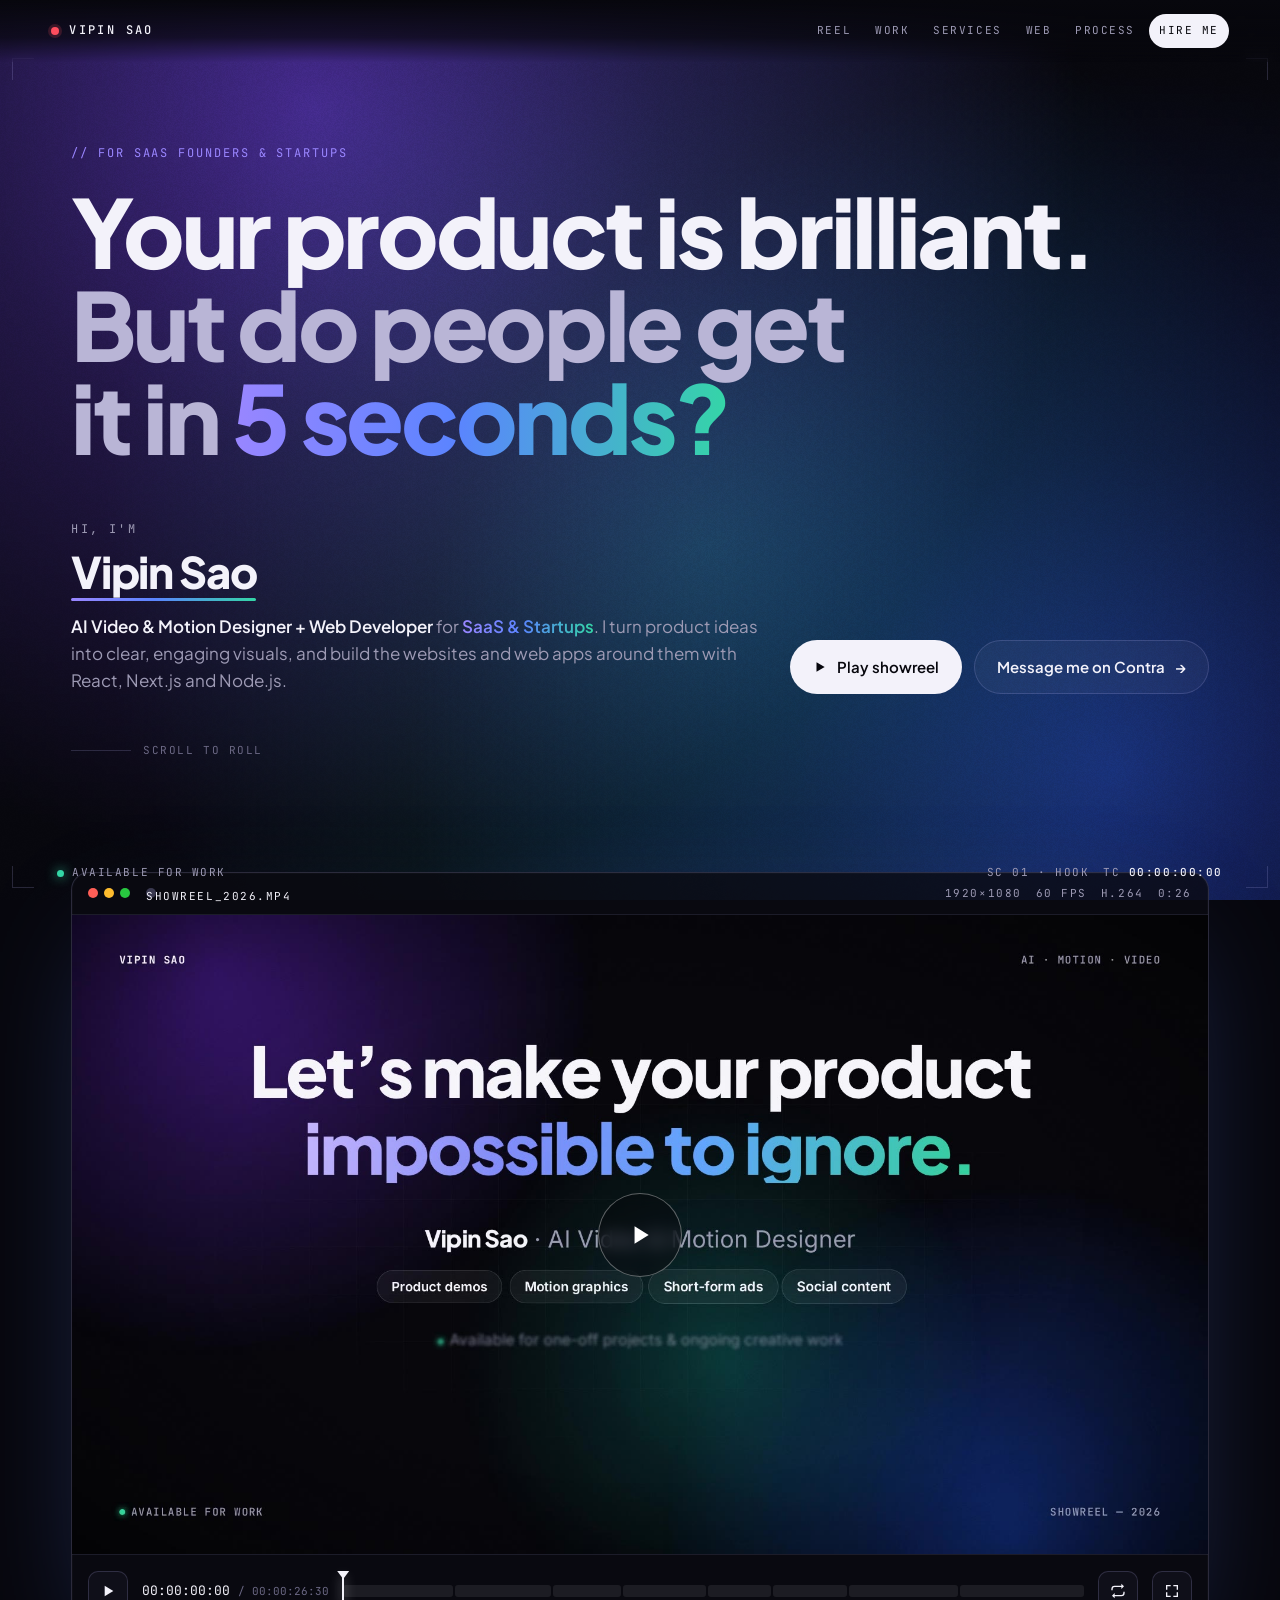
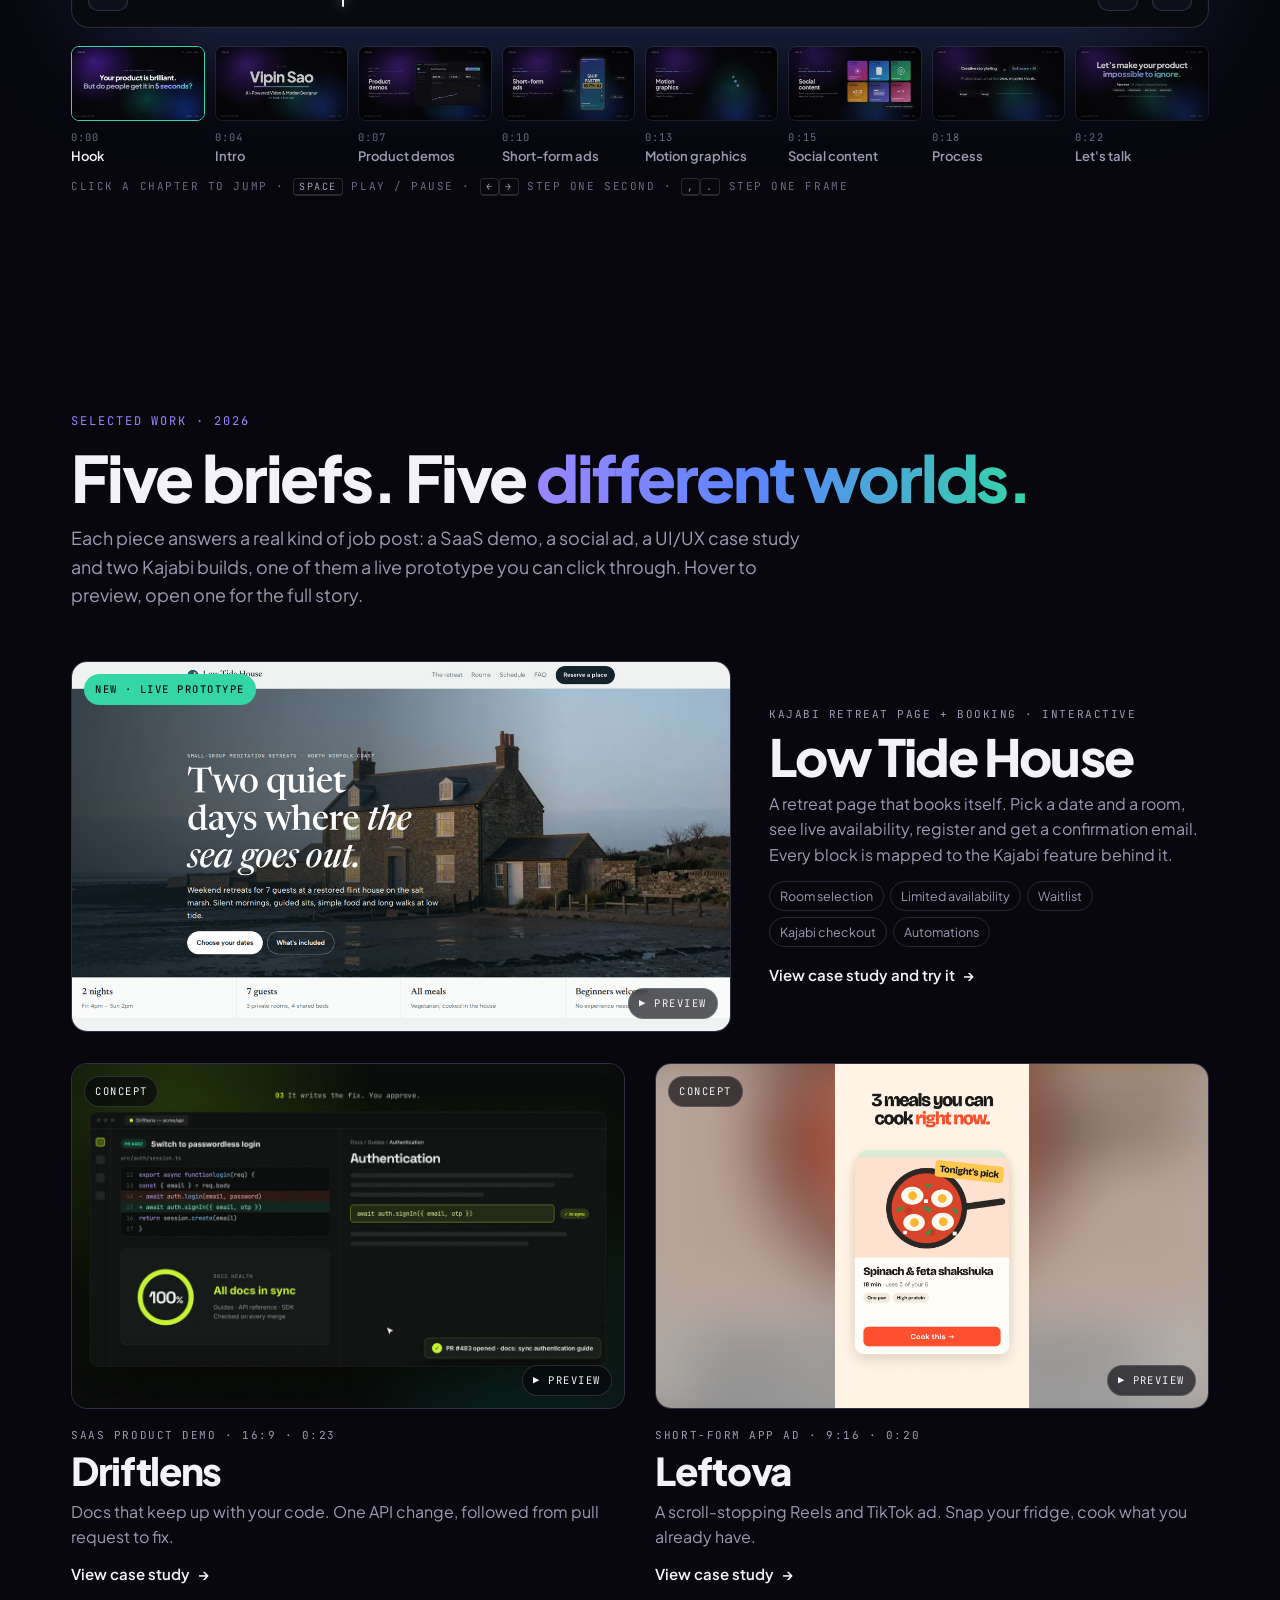
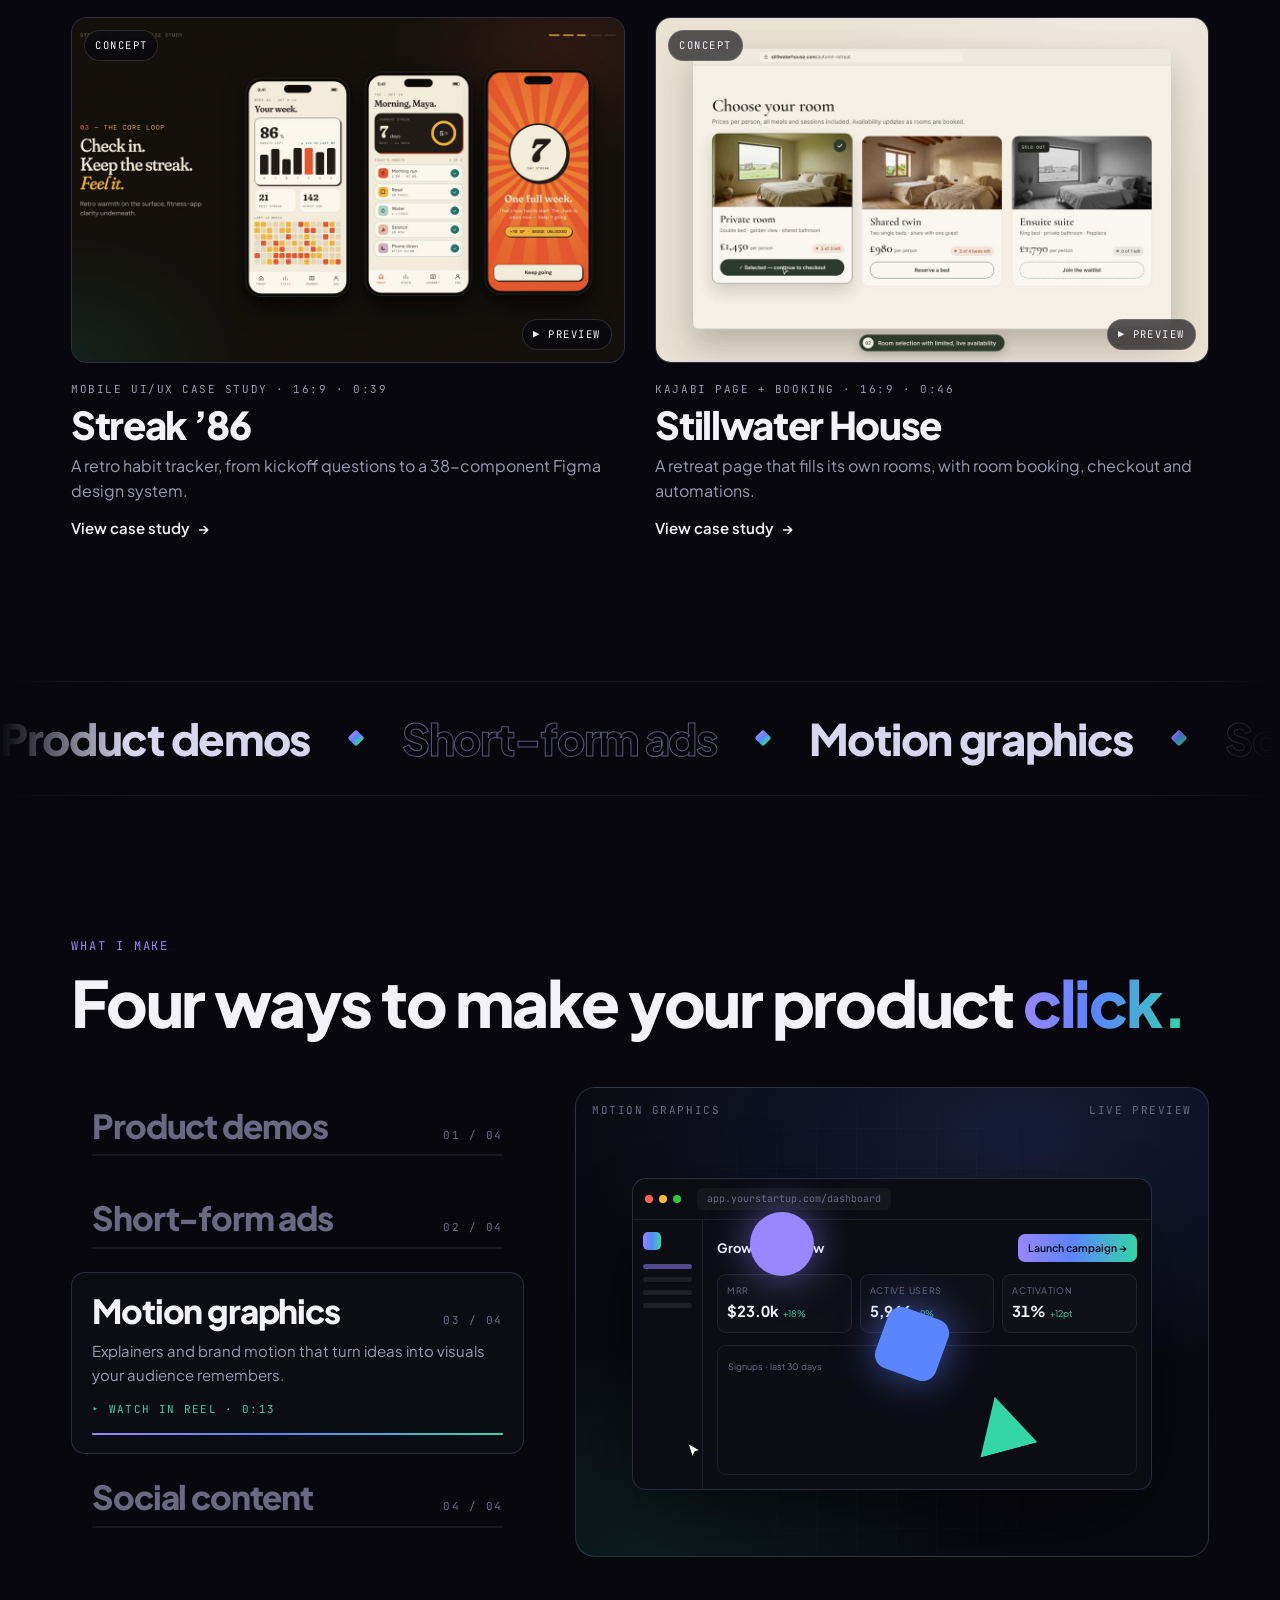
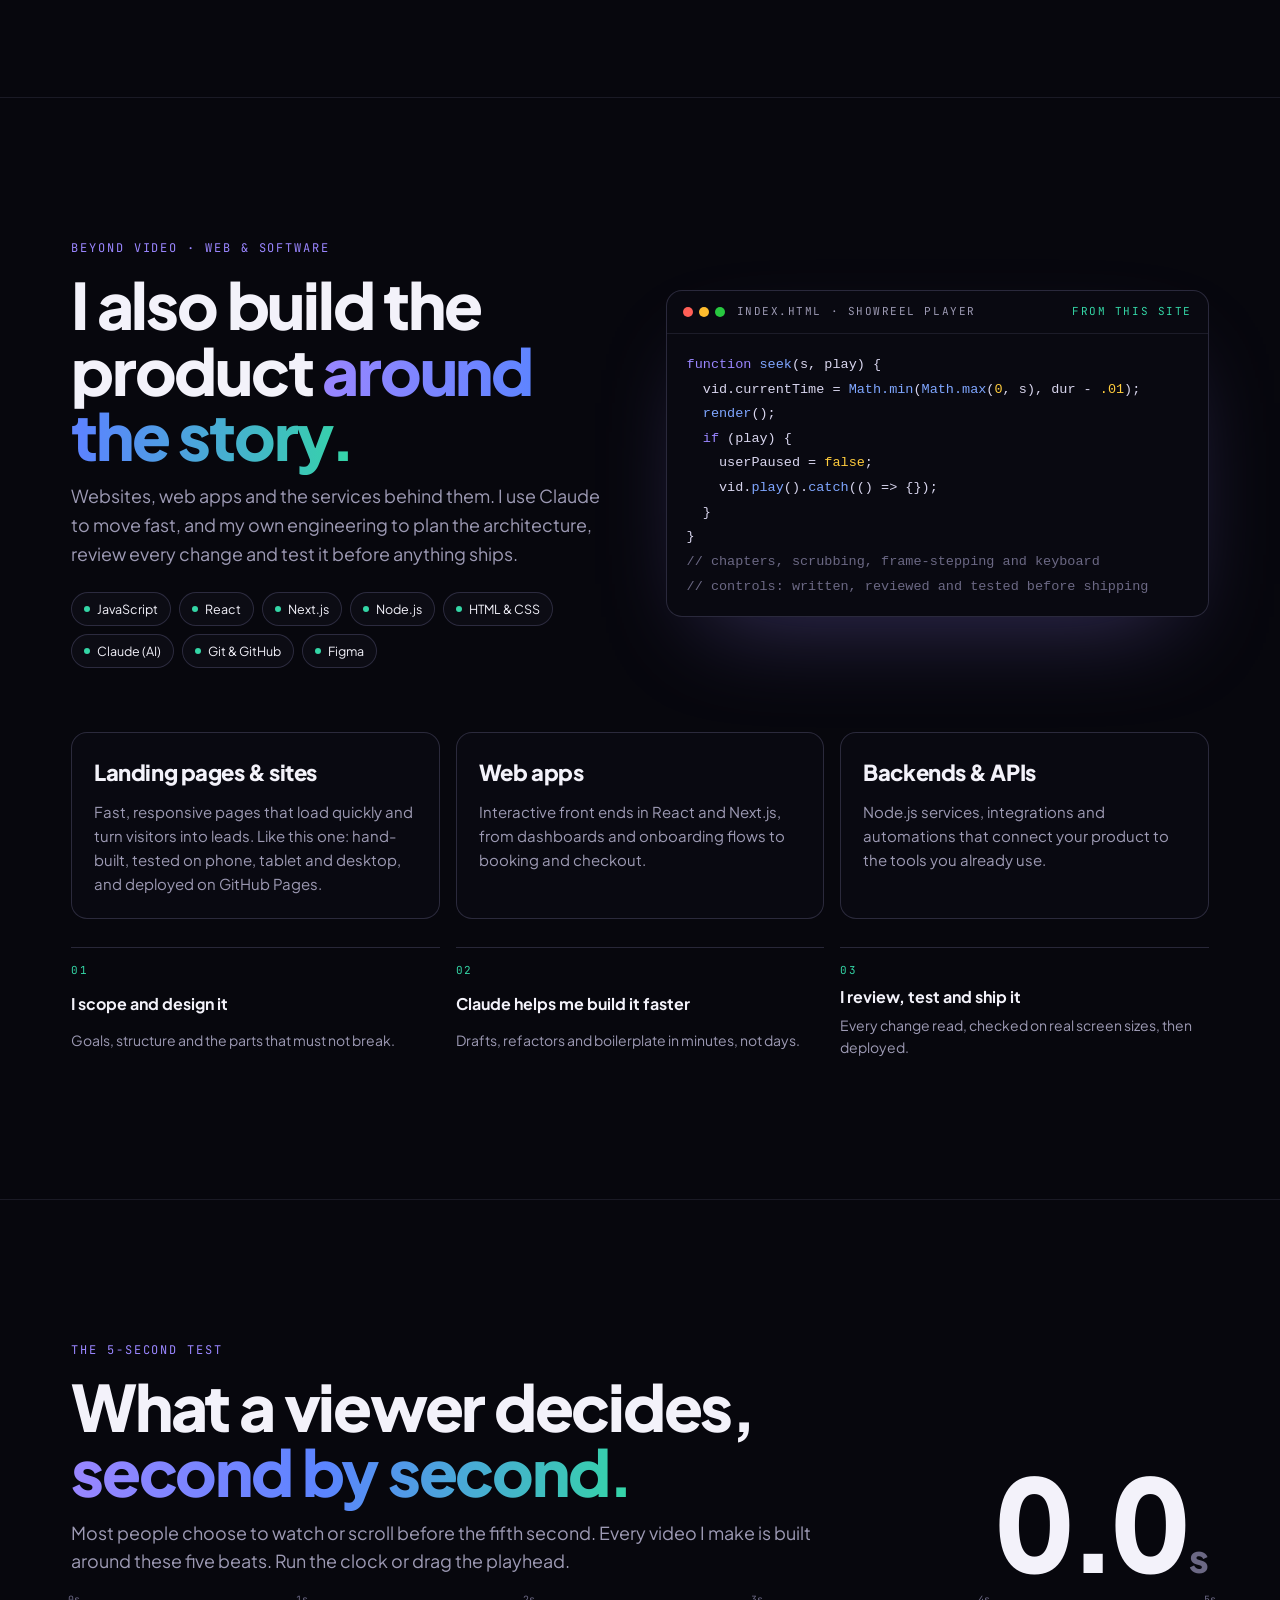
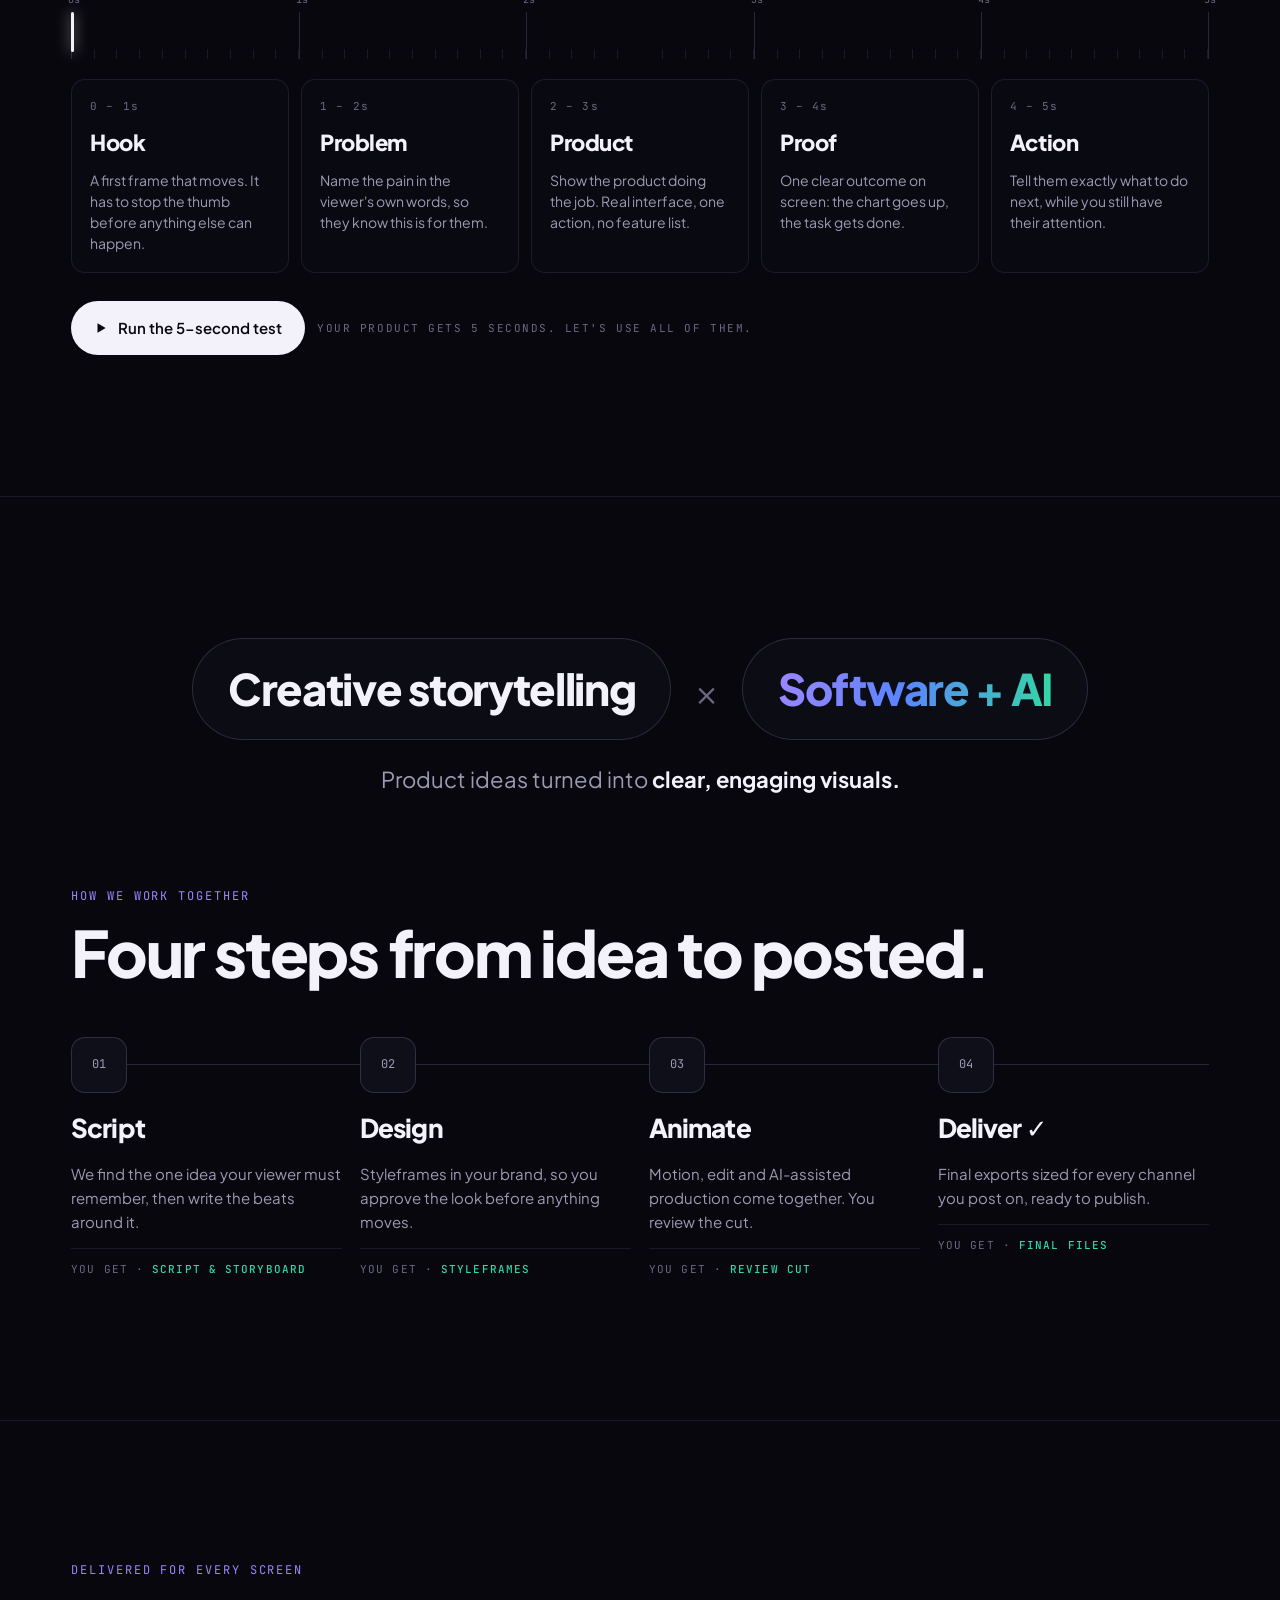
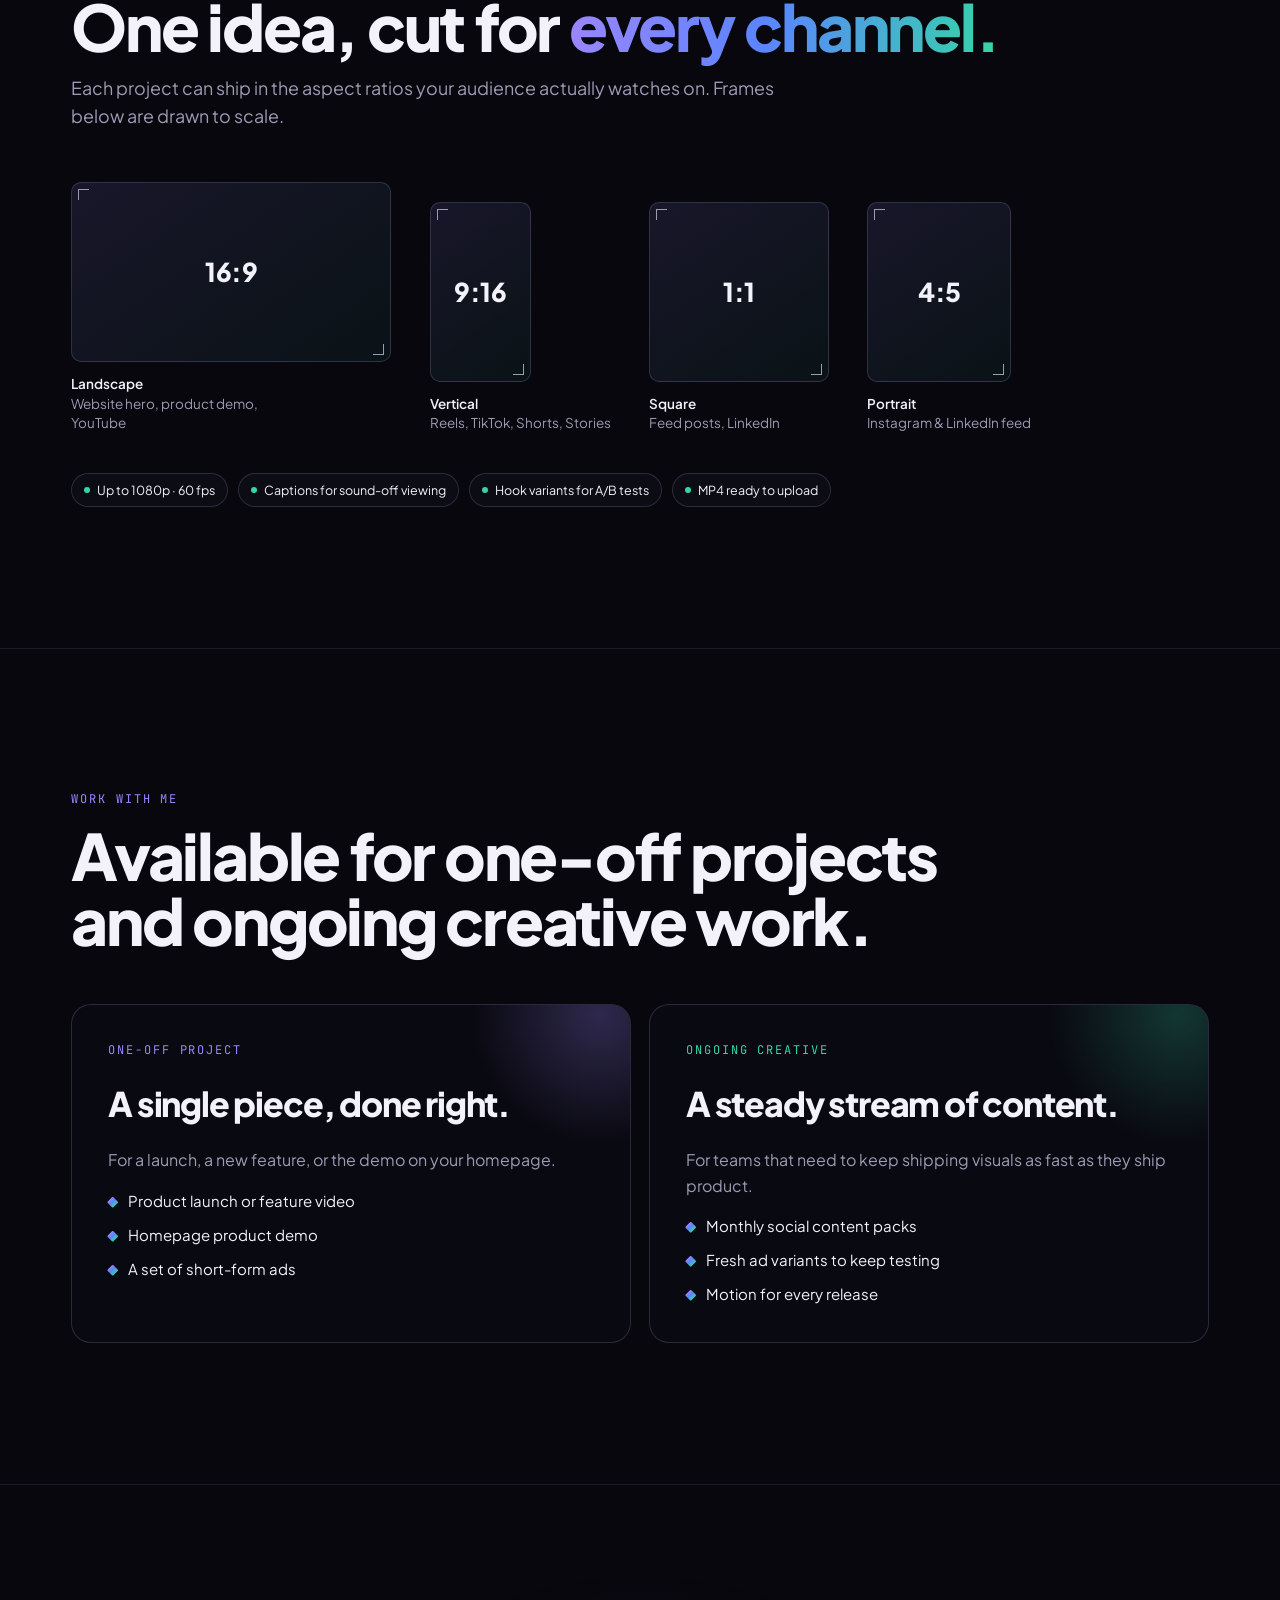
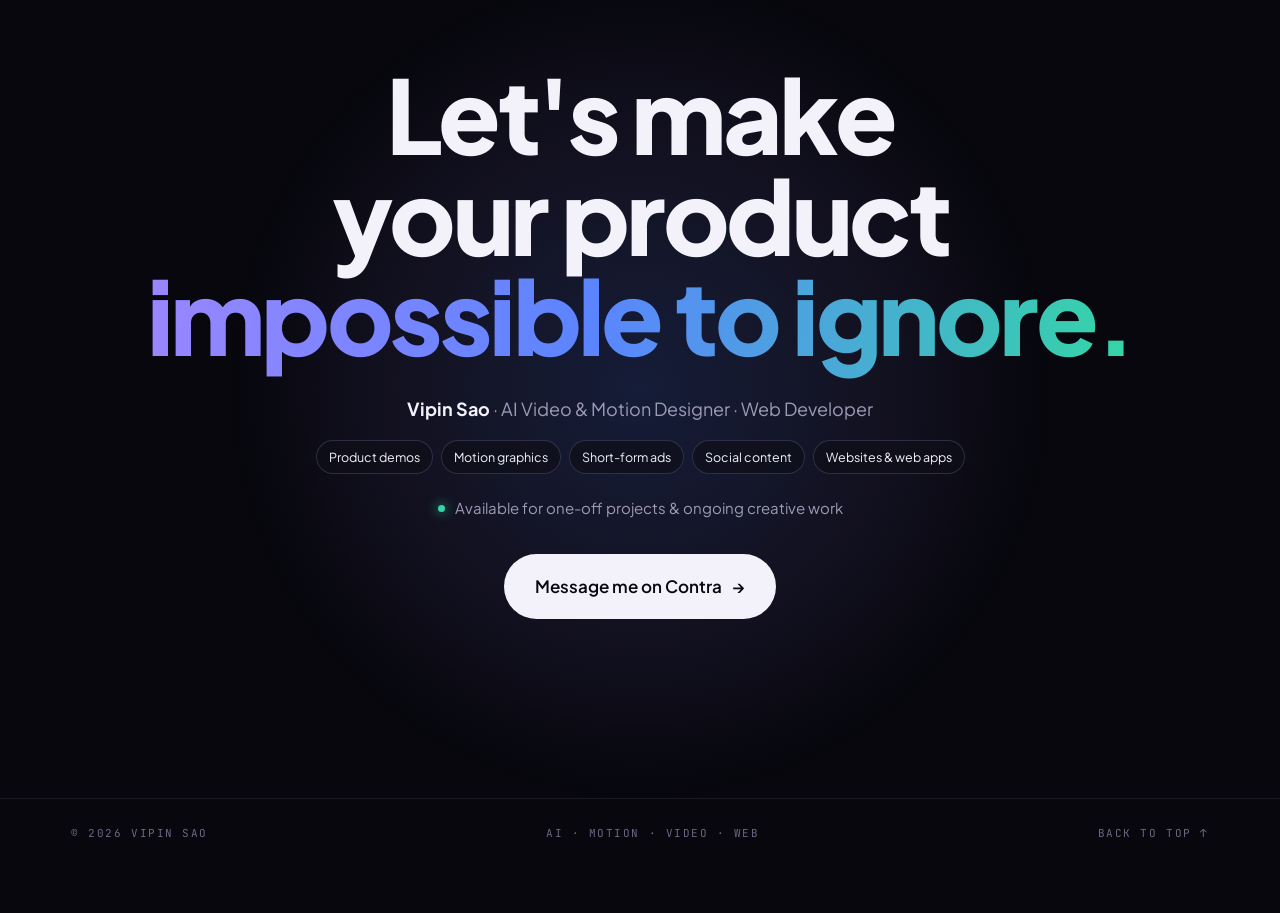
==== commit 2db714af: "Add Low Tide House: interactive Kajabi retreat booking prototype A clickable retreat page with three" ====
--- a/index.html
+++ b/index.html
@@ -426,6 +426,13 @@
 .wlink .arr{transition:transform .25s var(--ease)}
 .wcard:hover .wlink .arr{transform:translateX(6px)}
 .wcard:hover .wlink{color:var(--teal)}
+.wcard.feature{grid-column:1/-1;grid-template-columns:minmax(0,1.5fr) minmax(0,1fr);align-items:center;gap:clamp(18px,3vw,40px)}
+.wcard.feature .wmedia{aspect-ratio:16/9}
+.wcard.feature h3{font-size:clamp(34px,4vw,54px)}
+.wtag.new{background:var(--teal);color:#06140f;border-color:transparent;font-weight:500}
+.wfeat{list-style:none;margin:6px 0 4px;padding:0;display:flex;flex-wrap:wrap;gap:6px}
+.wfeat li{font-size:12.5px;padding:4px 10px;border-radius:999px;border:1px solid var(--line-2);color:var(--muted)}
+@media (max-width:900px){.wcard.feature{grid-template-columns:minmax(0,1fr)}}
 @media (max-width:720px){.work-grid{grid-template-columns:minmax(0,1fr)}}
 
 
@@ -569,10 +576,16 @@
   <section class="work wrap" id="work" data-scene="Selected work">
     <div class="sec-head reveal">
       <span class="eyebrow">Selected work · 2026</span>
-      <h2>Four briefs. Four <span class="grad">different worlds.</span></h2>
-      <p class="lede">Each piece answers a real kind of job post: a SaaS demo, a social ad, a UI/UX case study and a Kajabi build. Hover to preview, open one for the full story.</p>
+      <h2>Five briefs. Five <span class="grad">different worlds.</span></h2>
+      <p class="lede">Each piece answers a real kind of job post: a SaaS demo, a social ad, a UI/UX case study and two Kajabi builds, one of them a live prototype you can click through. Hover to preview, open one for the full story.</p>
     </div>
     <div class="work-grid">
+      <a class="wcard feature reveal" href="work/lowtide/" data-video="assets/work/lowtide.mp4">
+        <div class="wmedia"><img src="assets/work/lowtide.jpg" alt="Low Tide House retreat page prototype" loading="lazy"><span class="wtag new">New · Live prototype</span><span class="wplay" aria-hidden="true">▶ Preview</span></div>
+        <div class="winfo"><span class="wmeta mono">Kajabi retreat page + booking · Interactive</span><h3>Low Tide House</h3><p>A retreat page that books itself. Pick a date and a room, see live availability, register and get a confirmation email. Every block is mapped to the Kajabi feature behind it.</p>
+          <ul class="wfeat"><li>Room selection</li><li>Limited availability</li><li>Waitlist</li><li>Kajabi checkout</li><li>Automations</li></ul>
+          <span class="wlink">View case study and try it <span class="arr" aria-hidden="true">→</span></span></div>
+      </a>
       <a class="wcard reveal" href="work/driftlens/" data-video="assets/work/driftlens.mp4">
         <div class="wmedia"><img src="assets/work/driftlens.jpg" alt="Driftlens product demo cover" loading="lazy"><span class="wtag">Concept</span><span class="wplay" aria-hidden="true">▶ Preview</span></div>
         <div class="winfo"><span class="wmeta mono">SaaS product demo · 16:9 · 0:23</span><h3>Driftlens</h3><p>Docs that keep up with your code. One API change, followed from pull request to fix.</p><span class="wlink">View case study <span class="arr" aria-hidden="true">→</span></span></div>
